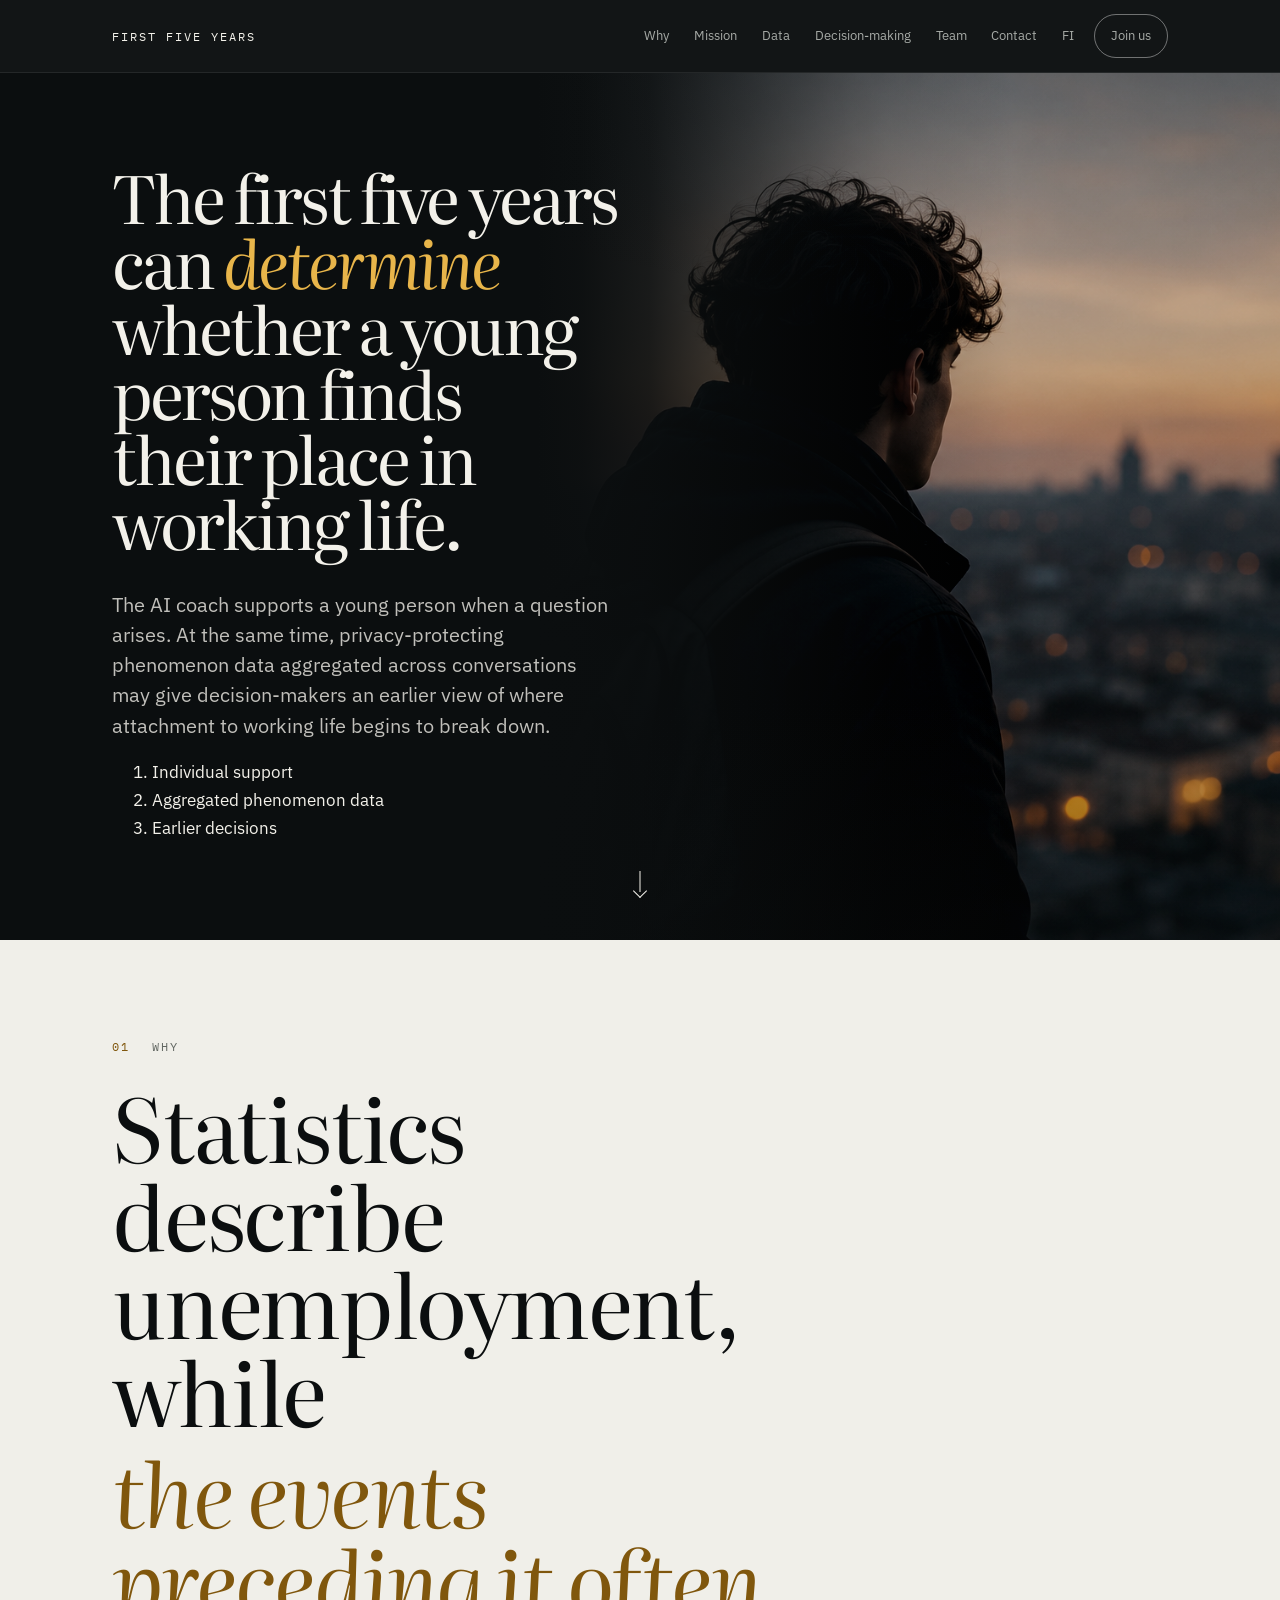
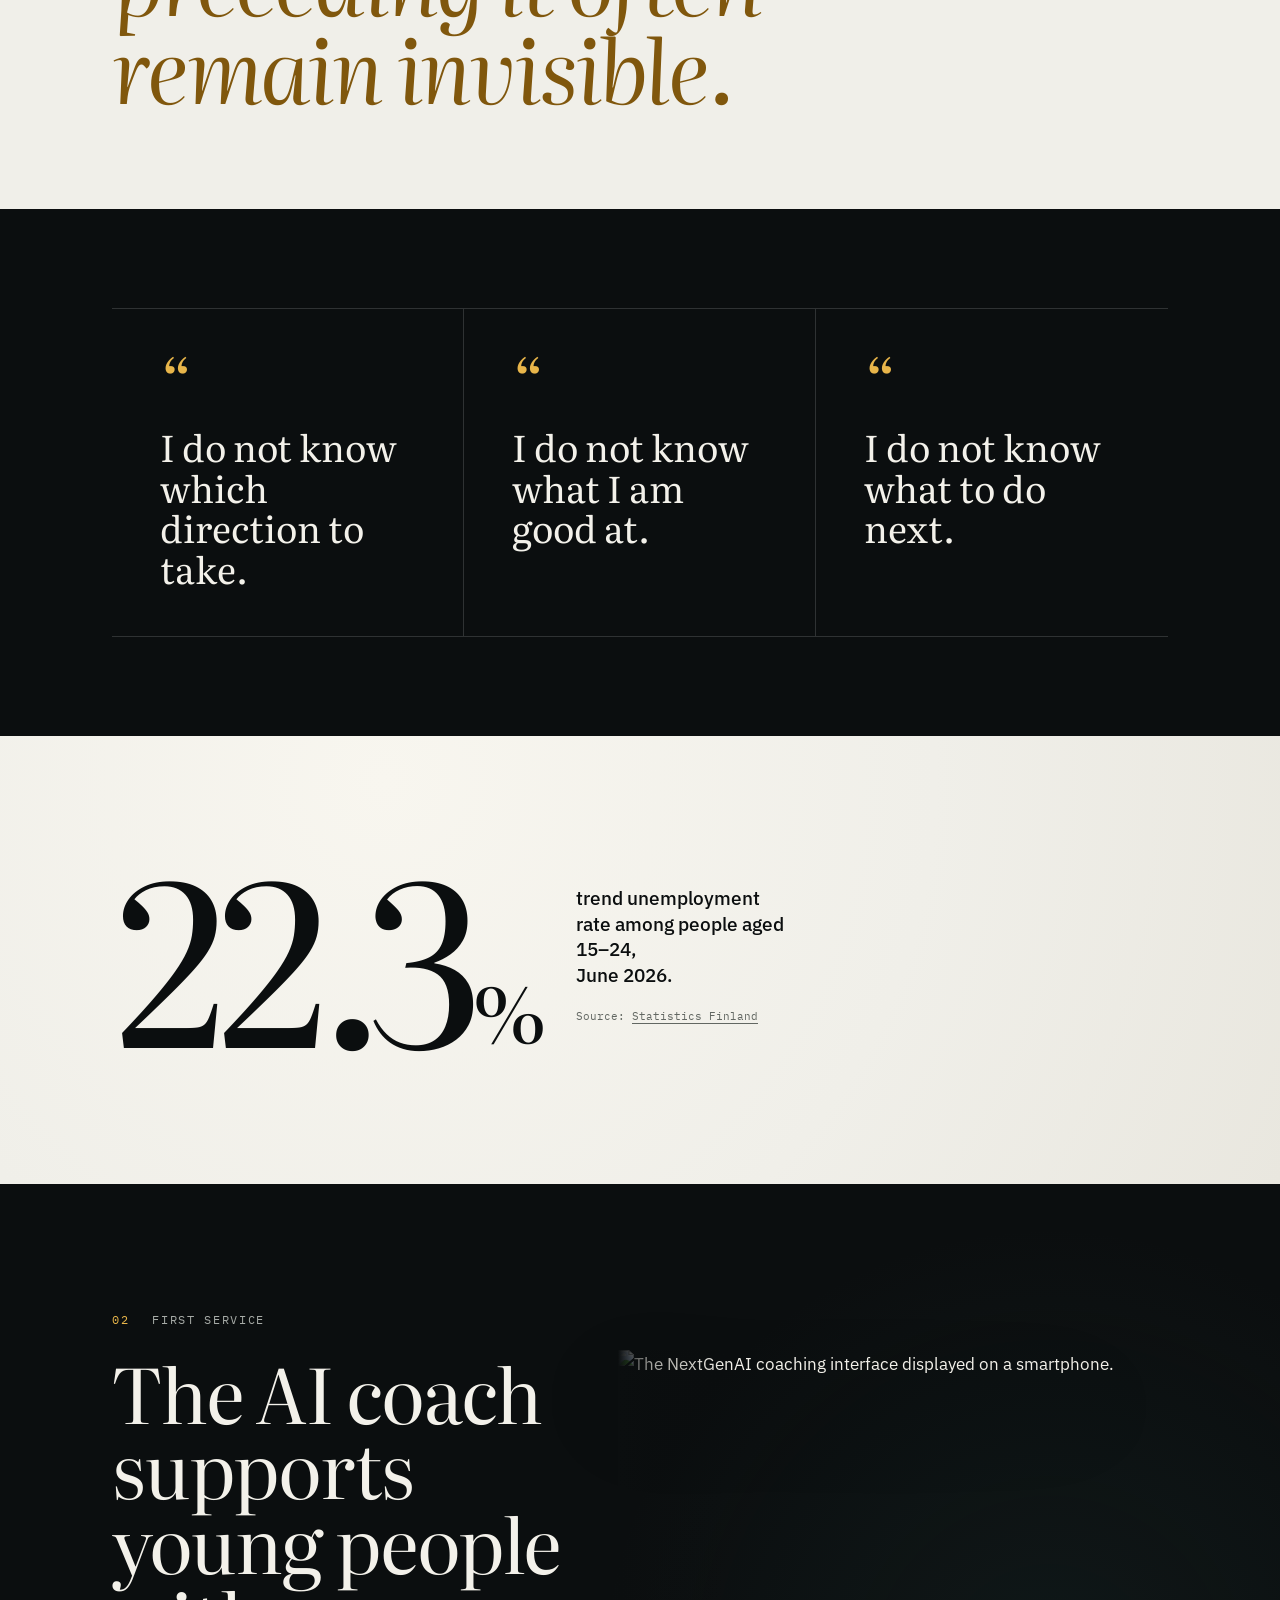
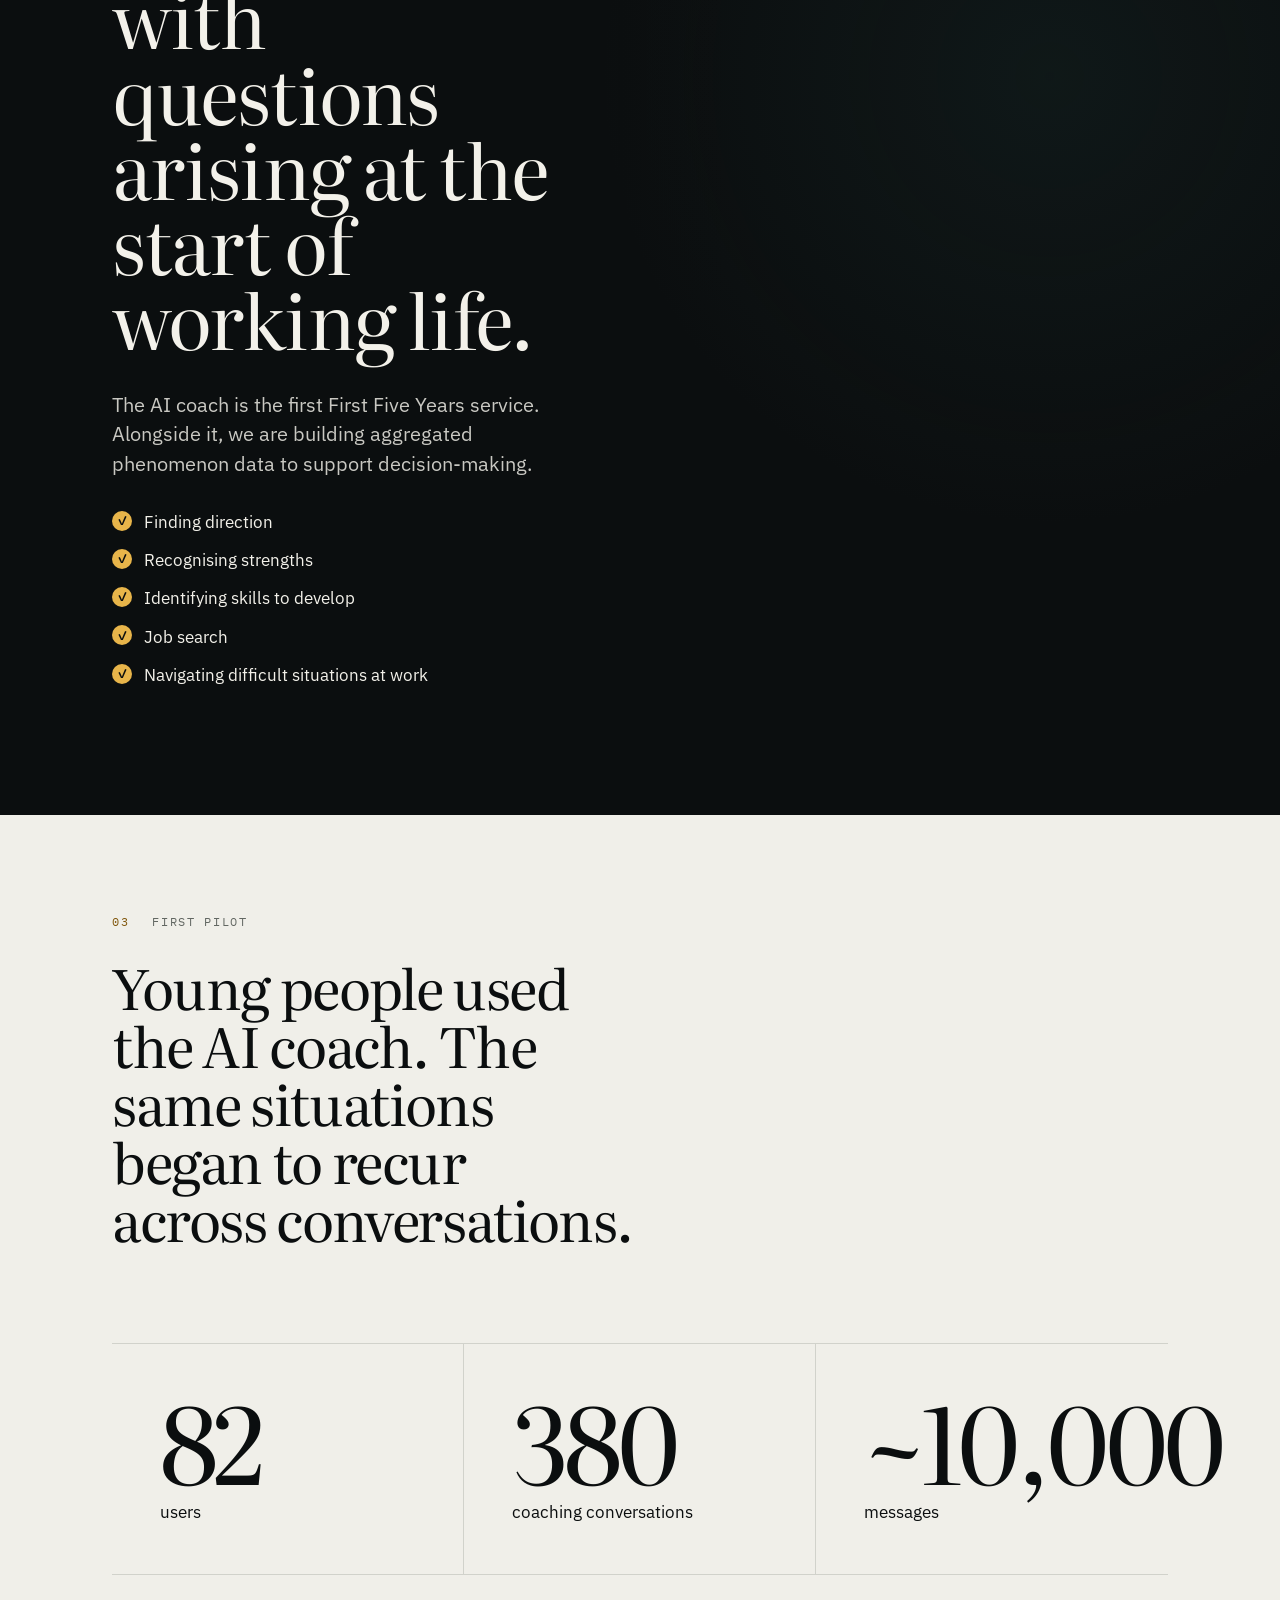
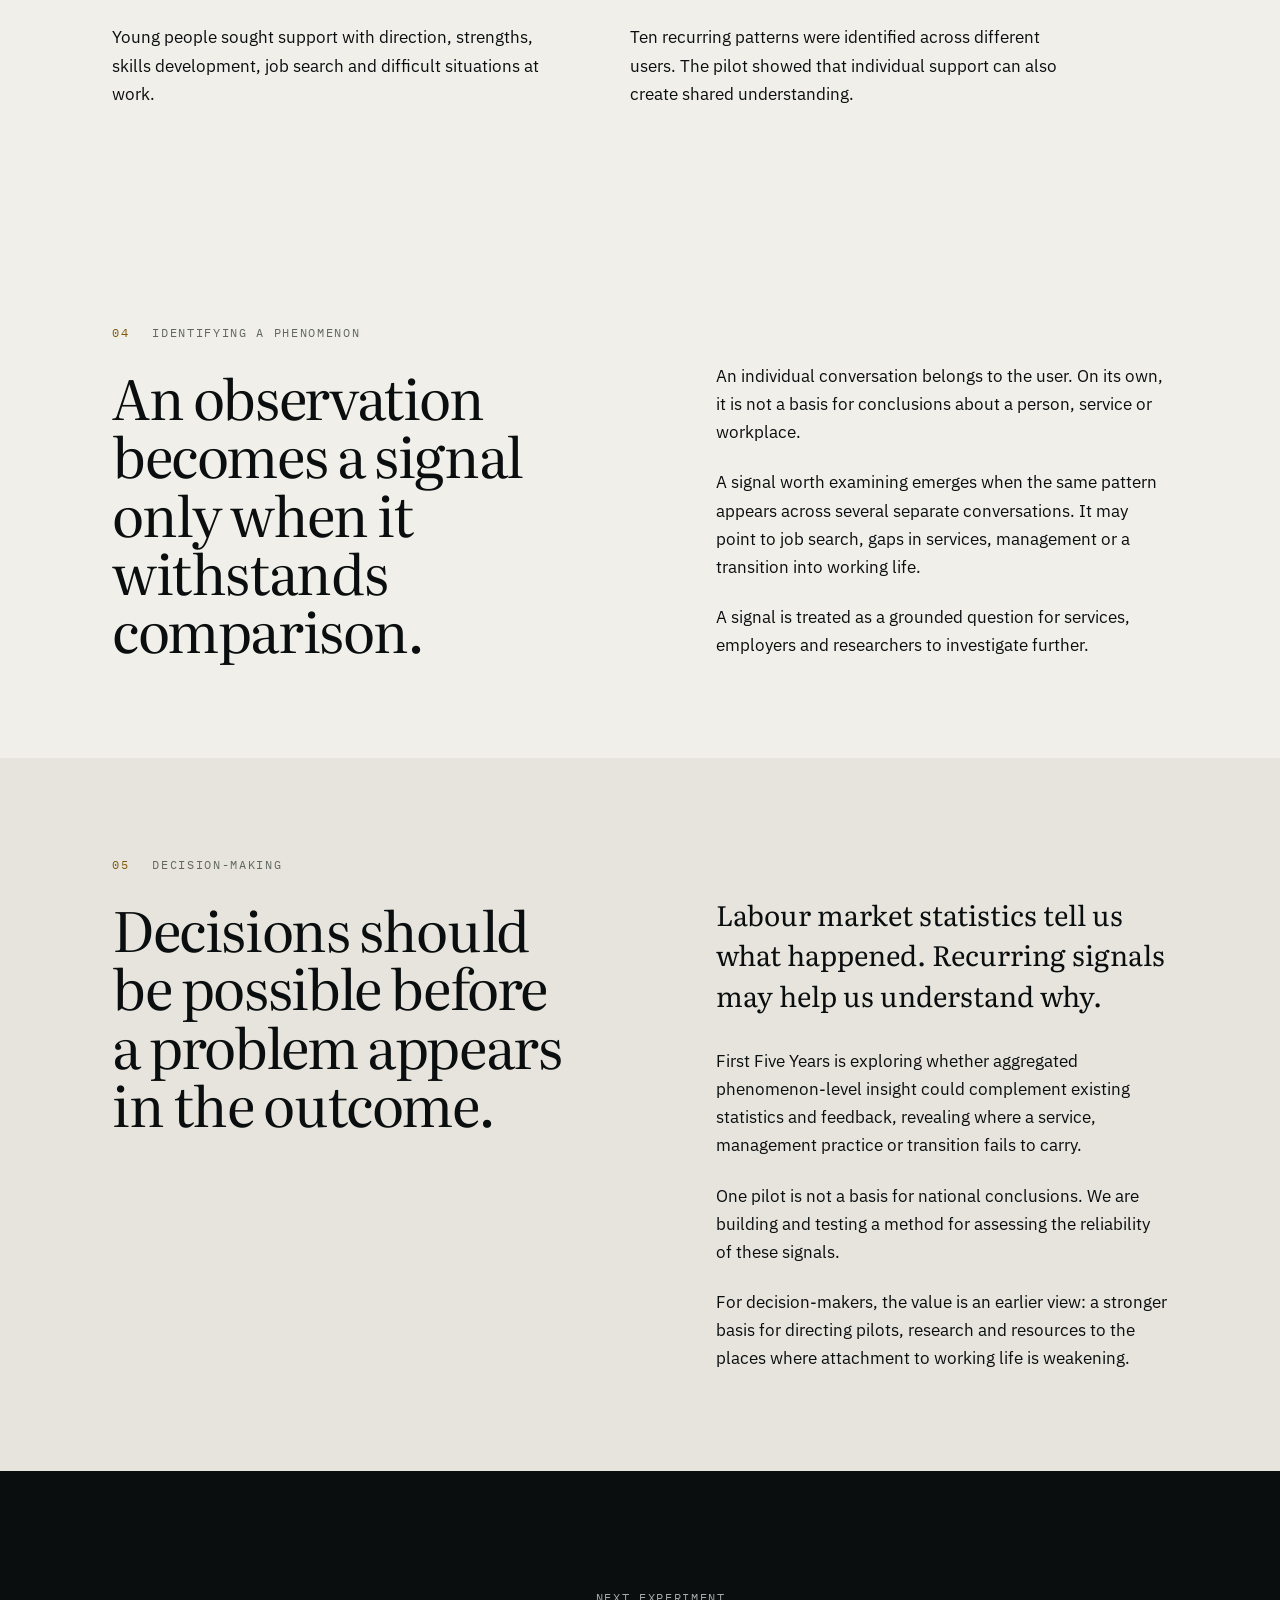
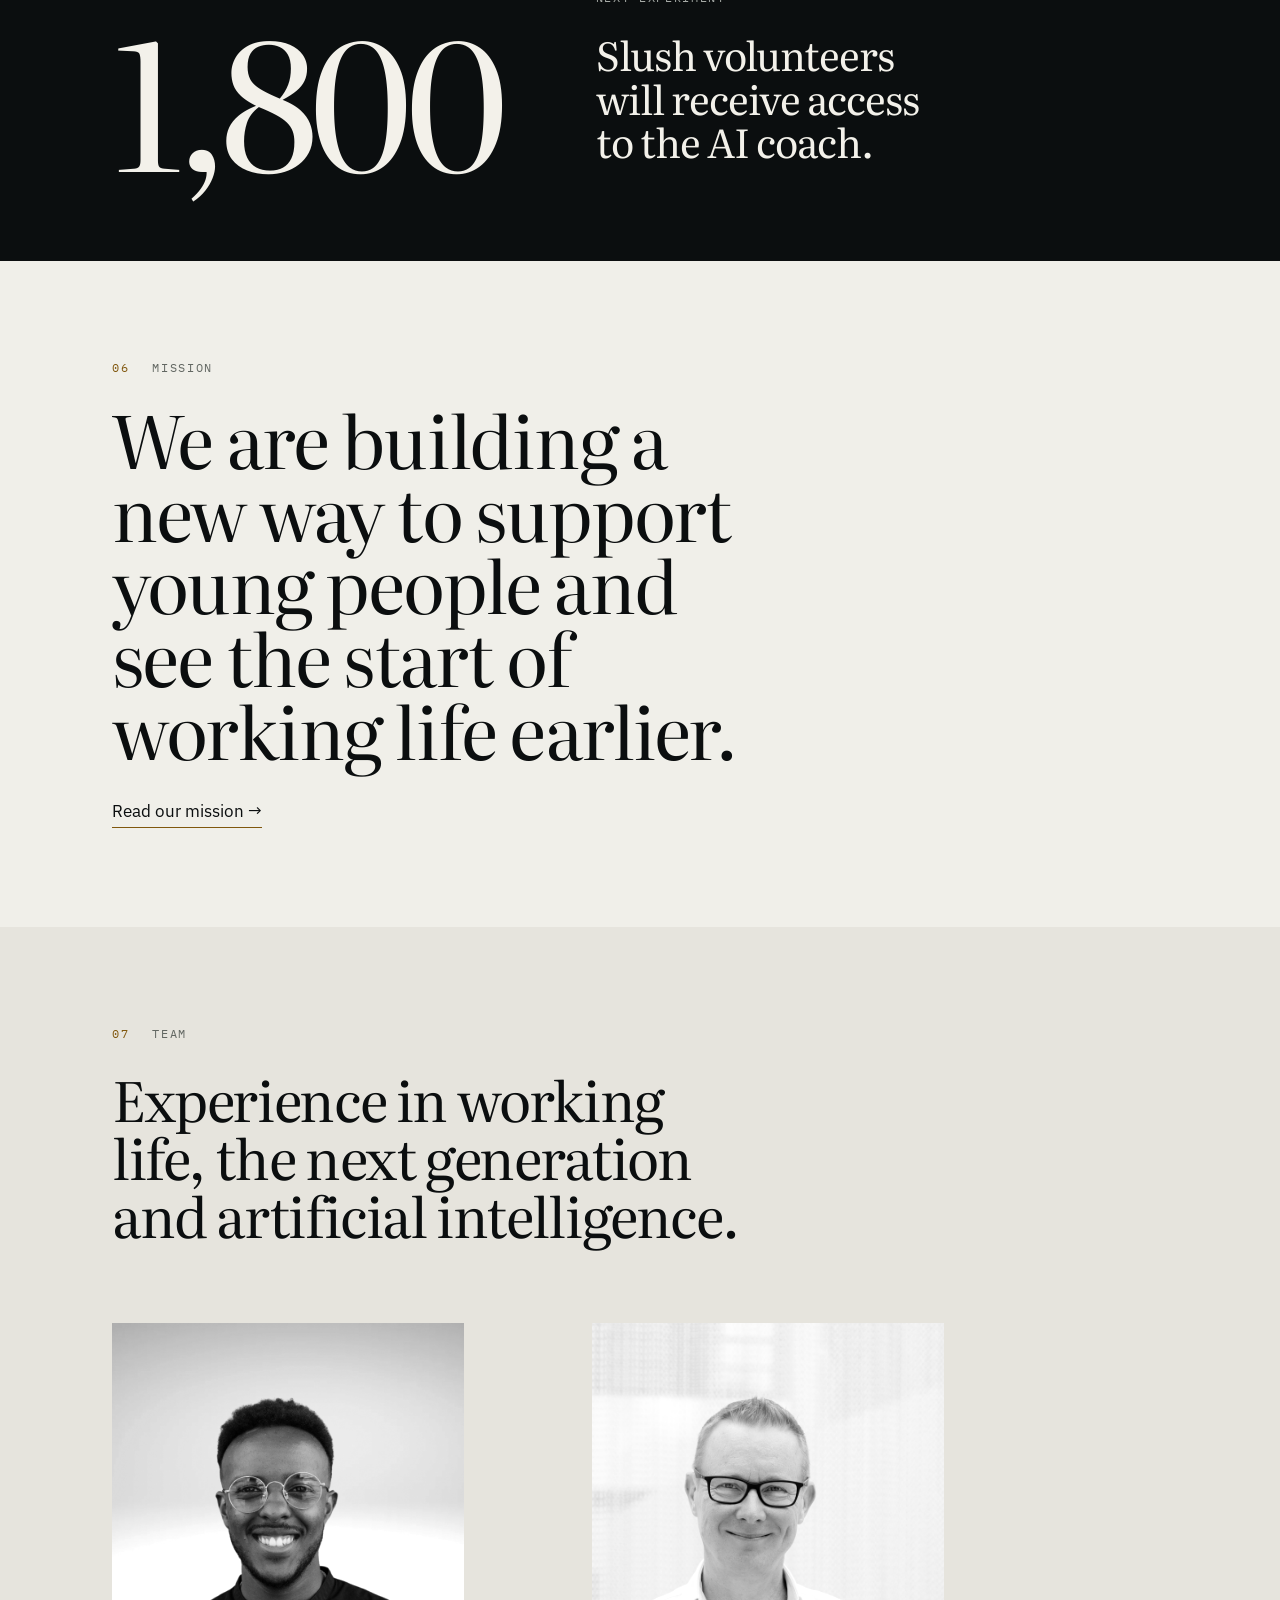
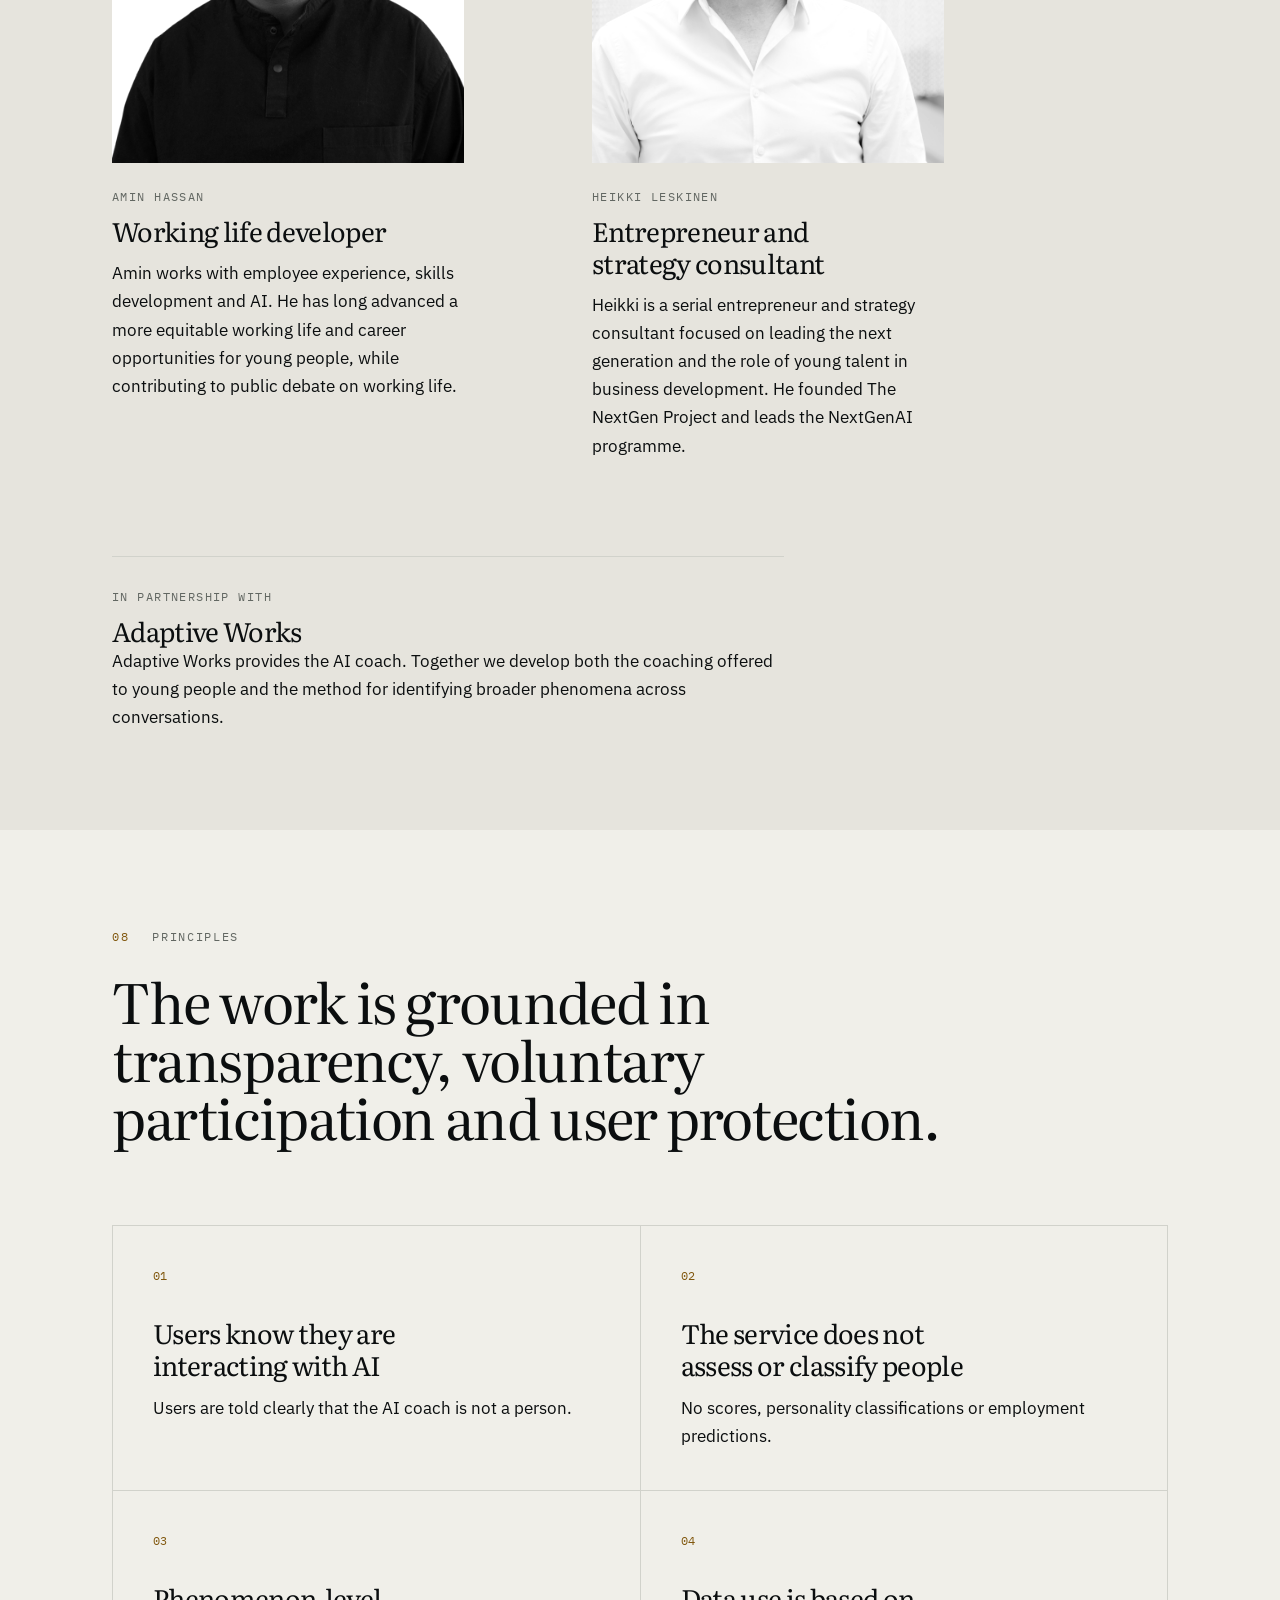
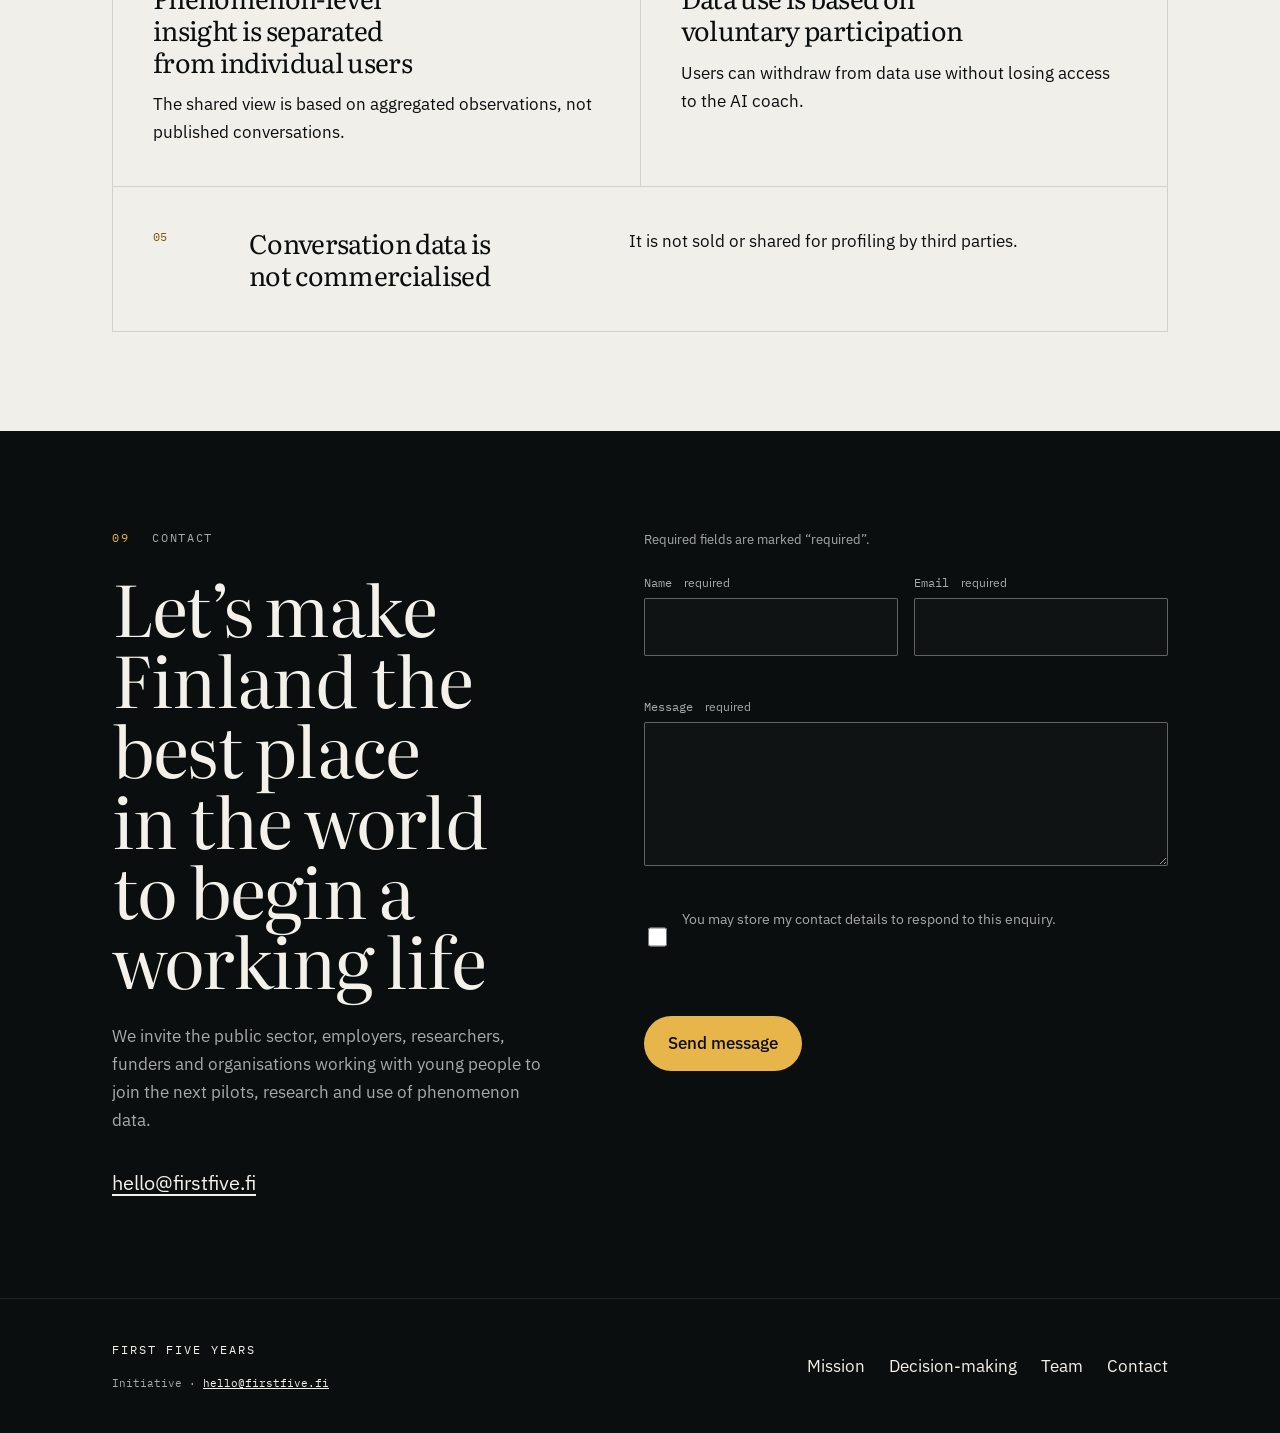
==== en/index.html @ 0d159e71 "Add files via upload" ====
<!doctype html>
<html lang="en">
<head>
  <meta charset="utf-8">
  <meta name="viewport" content="width=device-width, initial-scale=1">

  <title>First Five Years | Support at the start of working life</title>

  <link rel="icon" href="/favicon.png" type="image/png">
  <link rel="icon" href="/favicon.ico" sizes="any">

  <meta
    name="description"
    content="First Five Years supports young people with an AI coach and builds an earlier view of recurring barriers at the start of working life."
  >
  <meta name="robots" content="index, follow, max-image-preview:large">
  <meta name="theme-color" content="#0b0e0f">

  <link rel="canonical" href="https://firstfive.fi/en/">
  <link rel="alternate" hreflang="fi" href="https://firstfive.fi/">
  <link rel="alternate" hreflang="en" href="https://firstfive.fi/en/">
  <link rel="alternate" hreflang="x-default" href="https://firstfive.fi/">

  <meta property="og:type" content="website">
  <meta property="og:locale" content="en_US">
  <meta property="og:locale:alternate" content="fi_FI">
  <meta property="og:site_name" content="First Five Years">
  <meta property="og:title" content="First Five Years | Support at the start of working life">
  <meta
    property="og:description"
    content="Support for young people and an earlier view of recurring barriers at the start of working life."
  >
  <meta property="og:url" content="https://firstfive.fi/en/">
  <meta property="og:image" content="https://firstfive.fi/assets/kuvat/hero-young-person.png">
  <meta property="og:image:width" content="1536">
  <meta property="og:image:height" content="1024">
  <meta property="og:image:type" content="image/png">
  <meta property="og:image:alt" content="A young person with a backpack looks towards a city skyline at sunset.">

  <meta name="twitter:card" content="summary_large_image">
  <meta name="twitter:title" content="First Five Years | Support at the start of working life">
  <meta name="twitter:description" content="Support for young people and earlier insight into barriers at the start of working life.">
  <meta name="twitter:image" content="https://firstfive.fi/assets/kuvat/hero-young-person.png">
  <meta name="twitter:image:alt" content="A young person with a backpack looks towards a city skyline at sunset.">

  <script type="application/ld+json">
  {
    "@context": "https://schema.org",
    "@type": "WebPage",
    "@id": "https://firstfive.fi/en/#webpage",
    "url": "https://firstfive.fi/en/",
    "name": "First Five Years | Support at the start of working life",
    "description": "First Five Years supports young people with an AI coach and builds an earlier view of recurring barriers at the start of working life.",
    "isPartOf": { "@id": "https://firstfive.fi/#website" },
    "about": { "@id": "https://firstfive.fi/#organization" },
    "inLanguage": "en",
    "primaryImageOfPage": {
      "@type": "ImageObject",
      "url": "https://firstfive.fi/assets/kuvat/hero-young-person.png",
      "width": 1536,
      "height": 1024
    }
  }
  </script>

  <link rel="preconnect" href="https://fonts.googleapis.com">
  <link rel="preconnect" href="https://fonts.gstatic.com" crossorigin>
  <link
    href="https://fonts.googleapis.com/css2?family=IBM+Plex+Mono:wght@400;500&family=IBM+Plex+Sans:wght@400;500;600&family=Literata:opsz,wght@7..72,400;7..72,500&display=swap"
    rel="stylesheet"
  >
  <link rel="stylesheet" href="/assets/styles.css">
</head>

<body>

<a class="skip" href="#main">Skip to content</a>

<header class="masthead">
  <div class="wrap masthead-inner">
    <a class="wordmark" href="/en/">First Five Years</a>

    <nav class="nav" aria-label="Main navigation">
      <a href="#why">Why</a>
      <a href="/en/mission.html">Mission</a>
      <a href="#evidence">Data</a>
      <a href="#decision-making">Decision-making</a>
      <a href="#people">Team</a>
      <a href="#contact">Contact</a>
      <a href="/" lang="fi" hreflang="fi" aria-label="Suomenkielinen versio">FI</a>
      <a class="nav-cta" href="#contact">Join us</a>
    </nav>
  </div>
</header>

<main id="main">

  <section class="hero" id="start" aria-labelledby="hero-title">
    <div class="hero__inner">
      <div class="hero__visual">
        <img
          src="/assets/kuvat/hero-young-person.png"
          alt="A young person with a backpack looks towards a city skyline at sunset."
          width="1536"
          height="1024"
          fetchpriority="high"
          decoding="async"
        >
      </div>

      <div class="hero__content">
        <h1 id="hero-title">
          The first five years can
          <em>determine</em> whether a young person
          finds their place in working life.
        </h1>

        <p class="hero__lead">
          The AI coach supports a young person when a question arises.
          At the same time, privacy-protecting phenomenon data aggregated
          across conversations may give decision-makers an earlier view
          of where attachment to working life begins to break down.
        </p>

        <ol class="hero__data-path" aria-label="First Five Years value chain">
          <li>Individual support</li>
          <li>Aggregated phenomenon data</li>
          <li>Earlier decisions</li>
        </ol>

        <a class="hero__scroll" href="#why" aria-label="Continue to the next section">
          <span aria-hidden="true"></span>
        </a>
      </div>
    </div>
  </section>

  <section class="statement-section" id="why" aria-labelledby="why-title">
    <div class="wrap">
      <p class="eyebrow"><span class="idx">01</span> Why</p>
      <h2 id="why-title" class="statement-title">
        Statistics describe unemployment, while
        <em>the events preceding it often remain invisible.</em>
      </h2>
    </div>
  </section>

  <section class="voices-section dark-section" aria-labelledby="voices-title">
    <div class="wrap">
      <h2 id="voices-title" class="sr-only">Questions at the start of working life</h2>

      <div class="voices">
        <blockquote class="voice reveal">
          <span class="quote-mark" aria-hidden="true">“</span>
          <p>I do not know which direction to take.</p>
        </blockquote>
        <blockquote class="voice reveal">
          <span class="quote-mark" aria-hidden="true">“</span>
          <p>I do not know what I am good at.</p>
        </blockquote>
        <blockquote class="voice reveal">
          <span class="quote-mark" aria-hidden="true">“</span>
          <p>I do not know what to do next.</p>
        </blockquote>
      </div>
    </div>
  </section>

  <section class="impact-section" id="solution" aria-labelledby="solution-title">
    <div class="impact-stat">
      <div class="wrap impact-stat__inner">
        <div class="impact-number reveal">22.3<span>%</span></div>

        <div class="impact-stat__copy reveal">
          <p class="impact-stat__label">
            trend unemployment rate among people aged 15–24,<br>
            June 2026.
          </p>
          <p class="source-line">
            Source:
            <a href="https://stat.fi/en/publication/cmfp8yzuea5vn08urwynnatzy" target="_blank" rel="noopener noreferrer">
              Statistics Finland
            </a>
          </p>
        </div>
      </div>
    </div>

    <div class="impact-solution">
      <div class="wrap impact-solution__inner">
        <div class="impact-solution__copy reveal">
          <p class="eyebrow"><span class="idx">02</span> First service</p>
          <h2 id="solution-title">
            The AI coach supports young people with questions arising at the start of working life.
          </h2>
          <p class="impact-solution__lede">
            The AI coach is the first First Five Years service.
            Alongside it, we are building aggregated phenomenon data
            to support decision-making.
          </p>

          <ul class="impact-benefits">
            <li>Finding direction</li>
            <li>Recognising strengths</li>
            <li>Identifying skills to develop</li>
            <li>Job search</li>
            <li>Navigating difficult situations at work</li>
          </ul>

        </div>

        <figure class="impact-phone reveal">
          <img
            src="/assets/kuvat/ai-valmentaja-transparent.png"
            alt="The NextGenAI coaching interface displayed on a smartphone."
            width="1042"
            height="1024"
            loading="lazy"
            decoding="async"
          >
          <figcaption class="sr-only">
            The AI coach used by First Five Years. The service is provided by Adaptive Works.
          </figcaption>
        </figure>
      </div>
    </div>
  </section>

  <section class="pilot-section" id="evidence" aria-labelledby="pilot-title">
    <div class="wrap">
      <div class="pilot-heading reveal">
        <p class="eyebrow"><span class="idx">03</span> First pilot</p>
        <h2 id="pilot-title">
          Young people used the AI coach.
          The same situations began to recur across conversations.
        </h2>
      </div>

      <div class="pilot-numbers">
        <article class="pilot-stat reveal">
          <div class="pilot-number">82</div>
          <p>users</p>
        </article>
        <article class="pilot-stat reveal">
          <div class="pilot-number">380</div>
          <p>coaching conversations</p>
        </article>
        <article class="pilot-stat reveal">
          <div class="pilot-number">~10,000</div>
          <p>messages</p>
        </article>
      </div>

      <div class="pilot-copy reveal">
        <p>
          Young people sought support with direction, strengths,
          skills development, job search and difficult situations at work.
        </p>
        <p>
          Ten recurring patterns were identified across different users.
          The pilot showed that individual support can also create shared understanding.
        </p>
      </div>
    </div>
  </section>

  <section class="insight-section" aria-labelledby="insight-title">
    <div class="wrap insight-grid">
      <div class="insight-copy reveal">
        <p class="eyebrow"><span class="idx">04</span> Identifying a phenomenon</p>
        <h2 id="insight-title">
          An observation becomes a signal only when it withstands comparison.
        </h2>
      </div>

      <div class="insight-body reveal">
        <p>
          An individual conversation belongs to the user.
          On its own, it is not a basis for conclusions
          about a person, service or workplace.
        </p>
        <p>
          A signal worth examining emerges when the same pattern appears
          across several separate conversations.
          It may point to job search, gaps in services,
          management or a transition into working life.
        </p>
        <p>
          A signal is treated as a grounded question
          for services, employers and researchers to investigate further.
        </p>
      </div>
    </div>
  </section>

  <section class="national-section" id="decision-making" aria-labelledby="national-title">
    <div class="wrap national-grid">
      <div class="national-copy reveal">
        <p class="eyebrow"><span class="idx">05</span> Decision-making</p>
        <h2 id="national-title">
          Decisions should be possible before a problem appears in the outcome.
        </h2>
      </div>

      <div class="national-body reveal">
        <p class="national-lede">
          Labour market statistics tell us what happened.
          Recurring signals may help us understand why.
        </p>
        <p>
          First Five Years is exploring whether aggregated phenomenon-level insight
          could complement existing statistics and feedback,
          revealing where a service, management practice or transition fails to carry.
        </p>
        <p>
          One pilot is not a basis for national conclusions.
          We are building and testing a method for assessing the reliability of these signals.
        </p>
        <p>
          For decision-makers, the value is an earlier view:
          a stronger basis for directing pilots, research and resources
          to the places where attachment to working life is weakening.
        </p>
      </div>
    </div>
  </section>

  <section class="slush-section">
    <div class="wrap slush-grid">
      <div class="slush-number reveal">1,800</div>
      <div class="slush-copy reveal">
        <p class="eyebrow">Next experiment</p>
        <h2>Slush volunteers will receive access to the AI coach.</h2>
      </div>
    </div>
  </section>

  <section class="mission-band">
    <div class="wrap">
      <div class="mission-copy reveal">
        <p class="eyebrow"><span class="idx">06</span> Mission</p>
        <h2>
          We are building a new way to support young people
          and see the start of working life earlier.
        </h2>
        <a class="textlink" href="/en/mission.html">Read our mission →</a>
      </div>
    </div>
  </section>

  <section class="people-section" id="people" aria-labelledby="people-title">
    <div class="wrap">
      <div class="section-head reveal">
        <p class="eyebrow"><span class="idx">07</span> Team</p>
        <h2 id="people-title">
          Experience in working life, the next generation and artificial intelligence.
        </h2>
      </div>

      <div class="founders">
        <article class="founder reveal">
          <figure class="founder-portrait">
            <img
              src="/assets/kuvat/amin-hassan.jpg"
              alt="Black-and-white portrait of Amin Hassan."
              width="1080"
              height="1080"
              loading="lazy"
              decoding="async"
            >
          </figure>
          <p class="subhead">Amin Hassan</p>
          <h3>Working life developer</h3>
          <p>
            Amin works with employee experience, skills development and AI.
            He has long advanced a more equitable working life and career opportunities
            for young people, while contributing to public debate on working life.
          </p>
        </article>

        <article class="founder reveal">
          <figure class="founder-portrait">
            <img
              src="/assets/kuvat/heikki-leskinen.png"
              alt="Black-and-white portrait of Heikki Leskinen."
              width="1116"
              height="992"
              loading="lazy"
              decoding="async"
            >
          </figure>
          <p class="subhead">Heikki Leskinen</p>
          <h3>Entrepreneur and strategy consultant</h3>
          <p>
            Heikki is a serial entrepreneur and strategy consultant focused on
            leading the next generation and the role of young talent in business development.
            He founded The NextGen Project and leads the NextGenAI programme.
          </p>
        </article>
      </div>

      <div class="partner reveal">
        <p class="subhead">In partnership with</p>
        <h3>Adaptive Works</h3>
        <p>
          Adaptive Works provides the AI coach.
          Together we develop both the coaching offered to young people
          and the method for identifying broader phenomena across conversations.
        </p>
      </div>
    </div>
  </section>

  <section class="rules-section">
    <div class="wrap">
      <div class="section-head reveal">
        <p class="eyebrow"><span class="idx">08</span> Principles</p>
        <h2>
          The work is grounded in transparency,
          voluntary participation and user protection.
        </h2>
      </div>

      <div class="rules-grid">
        <article class="rule reveal">
          <span>01</span>
          <h3>Users know they are interacting with AI</h3>
          <p>Users are told clearly that the AI coach is not a person.</p>
        </article>
        <article class="rule reveal">
          <span>02</span>
          <h3>The service does not assess or classify people</h3>
          <p>No scores, personality classifications or employment predictions.</p>
        </article>
        <article class="rule reveal">
          <span>03</span>
          <h3>Phenomenon-level insight is separated from individual users</h3>
          <p>The shared view is based on aggregated observations, not published conversations.</p>
        </article>
        <article class="rule reveal">
          <span>04</span>
          <h3>Data use is based on voluntary participation</h3>
          <p>Users can withdraw from data use without losing access to the AI coach.</p>
        </article>
        <article class="rule reveal">
          <span>05</span>
          <h3>Conversation data is not commercialised</h3>
          <p>It is not sold or shared for profiling by third parties.</p>
        </article>
      </div>
    </div>
  </section>

  <section class="contact-section dark-section" id="contact">
    <div class="wrap contact-layout">
      <div class="contact-intro reveal">
        <p class="eyebrow"><span class="idx">09</span> Contact</p>
        <h2>Let’s make Finland the best place in the world to begin a working life</h2>
        <p>
          We invite the public sector, employers, researchers, funders
          and organisations working with young people to join the next pilots,
          research and use of phenomenon data.
        </p>
        <p class="contact-email">
          <a href="mailto:hello@firstfive.fi">hello@firstfive.fi</a>
        </p>
      </div>

      <div class="contact-form-wrap reveal">
        <form
          class="contact-form"
          data-form="contact"
          data-success="Thank you. Your message has been sent."
          novalidate
        >
          <p class="form-instructions">Required fields are marked “required”.</p>

          <div class="form-row">
            <div class="field">
              <label for="c-name">Name <span>required</span></label>
              <input
                id="c-name"
                name="name"
                type="text"
                autocomplete="name"
                required
                aria-describedby="c-name-error"
              >
              <p class="field-error" id="c-name-error"></p>
            </div>

            <div class="field">
              <label for="c-email">Email <span>required</span></label>
              <input
                id="c-email"
                name="email"
                type="email"
                autocomplete="email"
                required
                aria-describedby="c-email-error"
              >
              <p class="field-error" id="c-email-error"></p>
            </div>
          </div>

          <div class="field">
            <label for="c-msg">Message <span>required</span></label>
            <textarea
              id="c-msg"
              name="message"
              required
              aria-describedby="c-msg-error"
            ></textarea>
            <p class="field-error" id="c-msg-error"></p>
          </div>

          <input
            class="hp"
            type="text"
            name="_gotcha"
            tabindex="-1"
            autocomplete="off"
            aria-hidden="true"
          >

          <div class="consent field">
            <input
              id="c-consent"
              name="consent"
              type="checkbox"
              value="yes"
              required
              aria-describedby="c-consent-error"
            >
            <label for="c-consent">
              You may store my contact details to respond to this enquiry.
            </label>
            <p class="field-error" id="c-consent-error"></p>
          </div>

          <button class="btn btn-signal" type="submit">Send message</button>
          <p class="form-msg" role="status" aria-live="polite" tabindex="-1"></p>
        </form>
      </div>
    </div>
  </section>

</main>

<footer class="footer">
  <div class="wrap footer-inner">
    <div>
      <p class="wordmark">First Five Years</p>
      <p class="legal">
        Initiative · <a href="mailto:hello@firstfive.fi">hello@firstfive.fi</a>
      </p>
    </div>

    <nav class="footer-nav" aria-label="Footer">
      <a href="/en/mission.html">Mission</a>
      <a href="#decision-making">Decision-making</a>
      <a href="#people">Team</a>
      <a href="#contact">Contact</a>
    </nav>
  </div>
</footer>

<script>
  window.FFY_FORM_ENDPOINT =
    'https://forms.formward.eu/f/f1249e59-a45e-429b-a073-d53a4453148f';
</script>
<script src="/assets/main.js" defer></script>

</body>
</html>
---- assets/styles.css ----
:root {
  --paper: #f0efe9;
  --paper-dim: #e6e4dd;

  --ink: #0b0e0f;
  --ink-soft: #181c1e;

  --muted: #626762;
  --rule: #d1d2cb;

  --signal: #c98a16;
  --signal-lit: #e8b54a;
  --signal-ink: #80570d;

  --on-ink: #f3f1ea;
  --on-ink-muted: #a7aba7;

  --display: "Literata", Georgia, serif;
  --body: "IBM Plex Sans", system-ui, sans-serif;
  --mono: "IBM Plex Mono", ui-monospace, monospace;

  --content: 74rem;
  --gutter: clamp(1.25rem, 5vw, 5rem);
}


/* =========================================================
   RESET
   ========================================================= */

*,
*::before,
*::after {
  box-sizing: border-box;
}

html {
  scroll-behavior: smooth;
  -webkit-text-size-adjust: 100%;
}

body {
  margin: 0;

  background: var(--paper);
  color: var(--ink);

  font-family: var(--body);
  font-size: clamp(1rem, 0.97rem + 0.15vw, 1.0625rem);
  line-height: 1.65;

  -webkit-font-smoothing: antialiased;
  text-rendering: optimizeLegibility;
}

img,
svg {
  max-width: 100%;
}

img {
  display: block;
  height: auto;
}

button,
input,
textarea,
select {
  font: inherit;
}

a {
  color: inherit;
}

p {
  margin: 0 0 1.15em;
}

p:last-child {
  margin-bottom: 0;
}

h1,
h2,
h3 {
  margin: 0;

  font-family: var(--display);
  font-weight: 400;

  letter-spacing: -0.025em;

  text-wrap: balance;
}

h2 {
  font-size: clamp(2rem, 1.3rem + 2.7vw, 3.8rem);
  line-height: 1.05;
}

h3 {
  font-size: clamp(1.3rem, 1.1rem + 0.7vw, 1.8rem);
  line-height: 1.2;
}


/* =========================================================
   ACCESSIBILITY
   ========================================================= */

.skip {
  position: absolute;
  left: -9999px;
  top: 0;

  z-index: 9999;

  padding: 0.8rem 1rem;

  background: var(--signal-lit);
  color: var(--ink);

  font-weight: 600;
}

.skip:focus {
  left: 1rem;
  top: 1rem;
}

.sr-only {
  position: absolute;

  width: 1px;
  height: 1px;

  padding: 0;
  margin: -1px;

  overflow: hidden;

  clip: rect(0 0 0 0);
  clip-path: inset(50%);

  white-space: nowrap;

  border: 0;
}

:focus-visible {
  outline: 3px solid var(--signal-ink);
  outline-offset: 3px;

  box-shadow:
    0 0 0 2px var(--paper);
}

.dark-section :focus-visible,
.hero :focus-visible,
.masthead :focus-visible,
.footer :focus-visible,
.impact-solution :focus-visible,
.slush-section :focus-visible {
  outline-color: var(--signal-lit);

  box-shadow:
    0 0 0 2px var(--ink);
}


/* =========================================================
   GLOBAL
   ========================================================= */

.wrap {
  width: min(var(--content), 100%);

  margin-inline: auto;

  padding-inline: var(--gutter);
}

section:not(.hero):not(.impact-section) {
  padding-block: clamp(5rem, 11vh, 9rem);
}

.eyebrow,
.subhead,
.source-line,
.ai-note,
.legal {
  font-family: var(--mono);
}

.eyebrow {
  margin: 0 0 1.6rem;

  font-size: 0.74rem;
  line-height: 1.4;

  letter-spacing: 0.14em;
  text-transform: uppercase;

  color: var(--muted);
}

.eyebrow .idx {
  margin-right: 0.9rem;

  color: var(--signal-ink);
}

.subhead {
  margin: 0 0 0.6rem;

  font-size: 0.74rem;
  line-height: 1.4;

  letter-spacing: 0.12em;
  text-transform: uppercase;

  color: var(--muted);
}

.dark-section {
  background: var(--ink);
  color: var(--on-ink);
}

.dark-section .eyebrow,
.dark-section .subhead {
  color: var(--on-ink-muted);
}

.dark-section .eyebrow .idx {
  color: var(--signal-lit);
}

.section-head {
  max-width: 54rem;

  margin-bottom: clamp(3rem, 7vw, 5rem);
}


/* =========================================================
   HEADER
   ========================================================= */

.masthead {
  position: sticky;
  top: 0;

  z-index: 200;

  background:
    rgba(11, 14, 15, 0.97);

  color: var(--on-ink);

  border-bottom:
    1px solid rgba(255, 255, 255, 0.08);

  backdrop-filter: blur(12px);
}

.masthead-inner {
  min-height: 72px;

  display: flex;
  align-items: center;
  justify-content: space-between;

  gap: 2rem;
}

.wordmark {
  flex: 0 0 auto;

  font-family: var(--mono);

  font-size: 0.78rem;

  letter-spacing: 0.16em;
  text-transform: uppercase;

  text-decoration: none;

  color: var(--on-ink);
}

.nav {
  display: flex;
  align-items: center;

  gap: 0.15rem;
}

.nav a {
  min-height: 44px;

  display: inline-flex;
  align-items: center;
  justify-content: center;

  padding-inline: 0.7rem;

  color: var(--on-ink-muted);

  font-size: 0.82rem;

  text-decoration: none;
}

.nav a:hover,
.nav a:focus-visible {
  color: var(--on-ink);
}

.nav-cta {
  margin-left: 0.4rem;

  padding-inline: 1rem !important;

  border:
    1px solid rgba(255, 255, 255, 0.4);

  border-radius: 999px;
}

.nav-cta:hover {
  border-color: var(--on-ink);
}


/* =========================================================
   HERO
   ========================================================= */

.hero {
  position: relative;

  width: 100%;

  min-height:
    calc(100vh - 72px);

  min-height:
    calc(100svh - 72px);

  overflow: hidden;

  background: var(--ink);
  color: var(--on-ink);
}

.hero__inner {
  position: relative;

  width: 100%;

  min-height:
    calc(100vh - 72px);

  min-height:
    calc(100svh - 72px);
}


/* Hero image */

.hero__visual {
  position: absolute;

  top: 0;
  right: 0;
  bottom: 0;

  width: 58%;
  height: 100%;

  overflow: hidden;

  z-index: 0;
}

.hero__visual img {
  width: 100%;
  height: 100%;

  object-fit: cover;
  object-position: 52% center;

  filter:
    brightness(0.8)
    saturate(0.83)
    contrast(1.05);
}

.hero__visual::before {
  content: "";

  position: absolute;
  inset: 0;

  z-index: 2;

  background:
    linear-gradient(
      90deg,
      var(--ink) 0%,
      rgba(11, 14, 15, 0.98) 6%,
      rgba(11, 14, 15, 0.9) 15%,
      rgba(11, 14, 15, 0.62) 29%,
      rgba(11, 14, 15, 0.2) 47%,
      transparent 64%
    );

  pointer-events: none;
}

.hero__visual::after {
  content: "";

  position: absolute;
  inset: 0;

  z-index: 3;

  background:
    linear-gradient(
      180deg,
      rgba(11, 14, 15, 0.18),
      transparent 25%,
      transparent 72%,
      rgba(11, 14, 15, 0.3)
    );

  pointer-events: none;
}


/* Hero copy */

.hero__content {
  position: relative;

  z-index: 10;

  width: min(var(--content), 100%);

  min-height:
    calc(100vh - 72px);

  min-height:
    calc(100svh - 72px);

  margin-inline: auto;

  padding:
    clamp(5rem, 10vh, 8rem)
    var(--gutter)
    clamp(5rem, 9vh, 7rem);

  display: flex;
  flex-direction: column;
  justify-content: center;
  align-items: flex-start;
}

.hero__eyebrow {
  margin: 0 0 1.8rem;

  font-family: var(--mono);

  font-size: 0.72rem;

  letter-spacing: 0.14em;
  text-transform: uppercase;

  color:
    rgba(243, 241, 234, 0.65);
}

.hero h1 {
  width: min(14ch, 53vw);

  margin: 0;

  font-family: var(--display);

  font-size:
    clamp(3.3rem, 5.15vw, 6.3rem);

  font-weight: 400;

  line-height: 0.99;

  letter-spacing: -0.045em;

  color: var(--on-ink);
}

.hero h1 em {
  font-style: italic;
  font-weight: 400;

  color: var(--signal-lit);
}

.hero__lead {
  width: min(31rem, 42vw);

  margin: 2.2rem 0 0;

  font-size:
    clamp(1.05rem, 0.98rem + 0.3vw, 1.25rem);

  line-height: 1.55;

  color:
    rgba(243, 241, 234, 0.78);
}


/* Hero arrow */

.hero__scroll {
  position: absolute;

  left: 50%;
  bottom: 2rem;

  width: 48px;
  height: 48px;

  transform:
    translateX(-50%);

  display: grid;
  place-items: center;

  color: var(--on-ink);

  text-decoration: none;
}

.hero__scroll span {
  position: relative;

  width: 18px;
  height: 26px;
}

.hero__scroll span::before {
  content: "";

  position: absolute;

  left: 50%;
  top: 0;

  width: 1px;
  height: 21px;

  background: currentColor;

  transform:
    translateX(-50%);
}

.hero__scroll span::after {
  content: "";

  position: absolute;

  left: 50%;
  bottom: 1px;

  width: 10px;
  height: 10px;

  border-right:
    1px solid currentColor;

  border-bottom:
    1px solid currentColor;

  transform:
    translateX(-50%)
    rotate(45deg);
}

.hero__scroll:hover {
  color: var(--signal-lit);
}


/* =========================================================
   01 STATEMENT
   ========================================================= */

.statement-section {
  background: var(--paper);
}

.statement-title {
  max-width: 13ch;

  font-size:
    clamp(2.8rem, 1.5rem + 5vw, 6rem);

  line-height: 1;
}

.statement-title em {
  display: block;

  margin-top: 0.15em;

  color: var(--signal-ink);
}


/* =========================================================
   VOICES
   ========================================================= */

.voices-section {
  background: var(--ink);
}

.voices {
  display: grid;

  grid-template-columns:
    repeat(3, minmax(0, 1fr));

  border-top:
    1px solid rgba(255, 255, 255, 0.15);

  border-bottom:
    1px solid rgba(255, 255, 255, 0.15);
}

.voice {
  min-width: 0;

  min-height: 18rem;

  margin: 0;

  padding:
    clamp(1.7rem, 4vw, 3rem);

  border-right:
    1px solid rgba(255, 255, 255, 0.15);
}

.voice:last-child {
  border-right: 0;
}

.quote-mark {
  display: block;

  margin-bottom: 1.5rem;

  font-family: var(--display);

  font-size: 4rem;
  line-height: 0.7;

  color: var(--signal-lit);
}

.voice p {
  max-width: 12ch;

  margin: 0;

  font-family: var(--display);

  font-size:
    clamp(1.5rem, 1.1rem + 1.5vw, 2.5rem);

  line-height: 1.1;

  color: var(--on-ink);
}


/* =========================================================
   02 IMPACT
   ========================================================= */

.impact-section {
  position: relative;

  padding: 0;

  overflow: hidden;

  background: var(--ink);
}


/* Light statistics area */

.impact-stat {
  position: relative;

  min-height:
    clamp(20rem, 35vw, 29rem);

  background:
    radial-gradient(
      circle at 30% 10%,
      #f8f6ef 0%,
      var(--paper) 56%,
      #e9e7df 100%
    );

  color: var(--ink);
}

.impact-stat__inner {
  position: relative;

  min-height: inherit;

  display: grid;

  grid-template-columns:
    minmax(0, 1.08fr)
    minmax(13rem, 0.5fr)
    minmax(20rem, 0.85fr);

  gap:
    clamp(2rem, 5vw, 5rem);

  align-items: center;

  padding-top:
    clamp(3.5rem, 7vw, 5.5rem);

  padding-bottom:
    clamp(4rem, 8vw, 6rem);
}

.impact-number {
  font-family: var(--display);

  font-size:
    clamp(8rem, 4rem + 13vw, 14rem);

  line-height: 0.72;

  letter-spacing: -0.075em;

  white-space: nowrap;
}

.impact-number span {
  position: relative;

  top: -0.05em;

  margin-left: 0.04em;

  font-size: 0.42em;

  letter-spacing: -0.04em;
}

.impact-stat__copy {
  grid-column: 2;

  align-self: center;
}

.impact-stat__label {
  max-width: 14rem;

  margin: 0;

  font-size:
    clamp(1.05rem, 0.98rem + 0.25vw, 1.2rem);

  line-height: 1.35;

  font-weight: 500;
}

.impact-stat__statement {
  max-width: 14rem;

  margin:
    1.5rem
    0
    0;

  font-size:
    clamp(1rem, 0.95rem + 0.2vw, 1.1rem);

  line-height: 1.45;
}

.source-line {
  margin-top: 1.2rem;

  font-family: var(--mono);

  font-size: 0.7rem;

  color: var(--muted);
}

.source-line a {
  text-underline-offset: 3px;
}


/* Dark solution area */

.impact-solution {
  position: relative;

  min-height:
    clamp(37rem, 54vw, 50rem);

  background:
    radial-gradient(
      circle at 82% 40%,
      rgba(35, 68, 66, 0.18),
      transparent 35%
    ),
    var(--ink);

  color: var(--on-ink);
}

.impact-solution__inner {
  min-height: inherit;

  display: flex;

  align-items: center;

  padding-top:
    clamp(5rem, 10vw, 8rem);

  padding-bottom:
    clamp(5rem, 10vw, 8rem);
}

.impact-solution__copy {
  position: relative;

  z-index: 4;

  width: min(31rem, 44%);

  padding-right: 1rem;
}

.impact-solution .eyebrow {
  color: var(--on-ink-muted);
}

.impact-solution .eyebrow .idx {
  color: var(--signal-lit);
}

.impact-solution h2 {
  max-width: 10ch;

  font-size:
    clamp(2.8rem, 1.7rem + 3.8vw, 5rem);

  line-height: 0.99;

  color: var(--on-ink);
}

.impact-solution__lede {
  max-width: 27rem;

  margin:
    clamp(1.6rem, 3vw, 2.2rem)
    0
    0;

  font-size:
    clamp(1.05rem, 0.98rem + 0.3vw, 1.25rem);

  line-height: 1.5;

  color:
    rgba(243, 241, 234, 0.82);
}

.impact-benefits {
  display: grid;

  gap: 0.85rem;

  max-width: 31rem;

  margin:
    2rem
    0
    0;

  padding: 0;

  list-style: none;
}

.impact-benefits li {
  position: relative;

  padding-left: 2rem;

  line-height: 1.45;

  color: var(--on-ink);
}

.impact-benefits li::before {
  content: "✓";

  position: absolute;

  left: 0;
  top: 0.05rem;

  width: 1.25rem;
  height: 1.25rem;

  display: grid;
  place-items: center;

  border-radius: 50%;

  background: var(--signal-lit);

  color: var(--ink);

  font-size: 0.74rem;
  font-weight: 600;
}

.ai-note {
  max-width: 30rem;

  margin-top: 2rem;

  padding-top: 1.2rem;

  border-top:
    1px solid rgba(255, 255, 255, 0.12);

  font-family: var(--mono);

  font-size: 0.72rem;
  line-height: 1.55;

  color: var(--on-ink-muted);
}


/* Angled phone */

.impact-phone {
  position: absolute;

  top:
    clamp(8rem, 13vw, 12rem);

  right:
    max(
      var(--gutter),
      calc(
        (100vw - var(--content)) / 2
        + var(--gutter)
      )
    );

  z-index: 5;

  width:
    clamp(28rem, 43vw, 43rem);

  margin: 0;

  pointer-events: none;
}

.impact-phone img {
  width: 100%;
  height: auto;

  filter:
    drop-shadow(
      0 2.6rem 3.2rem
      rgba(0, 0, 0, 0.36)
    );
}

.impact-phone::after {
  content: "";

  position: absolute;
  inset: 0;

  background:
    linear-gradient(
      90deg,
      var(--ink) 0%,
      rgba(11, 14, 15, 0.35) 6%,
      transparent 20%
    );

  pointer-events: none;
}


/* =========================================================
   03 PILOT
   ========================================================= */

.pilot-section {
  background: var(--paper);
}

.pilot-heading {
  max-width: 52rem;
}

.pilot-heading h2 {
  max-width: 17ch;
}

.pilot-numbers {
  display: grid;

  grid-template-columns:
    repeat(3, minmax(0, 1fr));

  margin-top:
    clamp(4rem, 8vw, 6rem);

  border-top:
    1px solid var(--rule);

  border-bottom:
    1px solid var(--rule);
}

.pilot-stat {
  min-width: 0;

  padding:
    clamp(2rem, 4vw, 3rem);

  border-right:
    1px solid var(--rule);
}

.pilot-stat:last-child {
  border-right: 0;
}

.pilot-number {
  font-family: var(--display);

  font-size:
    clamp(4rem, 2.6rem + 5vw, 7rem);

  line-height: 0.9;

  letter-spacing: -0.05em;

  white-space: nowrap;
}

.pilot-stat p {
  margin-top: 0.7rem;
}

.pilot-copy {
  max-width: 60rem;

  margin-top: 3rem;

  display: grid;

  grid-template-columns:
    repeat(2, minmax(0, 1fr));

  gap:
    clamp(2rem, 6vw, 5rem);
}


/* =========================================================
   TURN
   ========================================================= */

.turn-section {
  background: var(--ink);
}

.turn-grid {
  display: grid;

  grid-template-columns:
    minmax(12rem, 0.5fr)
    minmax(0, 1.5fr);

  gap:
    clamp(3rem, 8vw, 7rem);

  align-items: end;
}

.turn-small {
  color: var(--signal-lit);
}

.turn-small .subhead {
  color: var(--signal-lit);
}

.turn-small p:last-child {
  margin: 0;

  font-family: var(--display);

  font-size:
    clamp(1.5rem, 1.2rem + 1vw, 2.2rem);

  line-height: 1.25;
}

.turn-title {
  max-width: 14ch;

  font-size:
    clamp(3rem, 1.8rem + 5vw, 6rem);

  line-height: 1;
}

.turn-title em {
  color: var(--signal-lit);

  font-style: italic;
}


/* =========================================================
   04 INSIGHT
   ========================================================= */

.insight-section {
  background: var(--paper);
}

.insight-grid,
.national-grid {
  display: grid;

  grid-template-columns:
    minmax(0, 1fr)
    minmax(20rem, 0.9fr);

  gap:
    clamp(3rem, 8vw, 7rem);

  align-items: start;
}

.insight-copy h2,
.national-copy h2 {
  max-width: 15ch;
}

.insight-body,
.national-body {
  padding-top: 2.3rem;
}

.insight-body p + p,
.national-body p + p {
  margin-top: 1.4rem;
}


/* =========================================================
   05 NATIONAL
   ========================================================= */

.national-section {
  background: var(--paper-dim);
}

.national-lede {
  font-family: var(--display);

  font-size:
    clamp(1.35rem, 1.1rem + 0.8vw, 1.8rem);

  line-height: 1.45;
}


/* =========================================================
   SLUSH
   ========================================================= */

.slush-section {
  background: var(--ink);

  color: var(--on-ink);
}

.slush-section .eyebrow {
  color: var(--on-ink-muted);
}

.slush-grid {
  display: grid;

  grid-template-columns:
    minmax(0, 0.8fr)
    minmax(0, 1.2fr);

  gap:
    clamp(3rem, 8vw, 7rem);

  align-items: end;
}

.slush-number {
  font-family: var(--display);

  font-size:
    clamp(6rem, 3rem + 10vw, 11rem);

  line-height: 0.75;

  letter-spacing: -0.06em;
}

.slush-copy h2 {
  max-width: 16ch;

  font-size:
    clamp(1.8rem, 1.3rem + 1.5vw, 2.8rem);

  line-height: 1.08;
}

.slush-copy p {
  margin-top: 1.25rem;

  color: var(--on-ink-muted);
}


/* =========================================================
   MISSION BAND
   ========================================================= */

.mission-band {
  background: var(--paper);
}

.mission-copy {
  max-width: 50rem;
}

.mission-copy h2 {
  max-width: 15ch;

  margin-bottom: 2rem;

  font-size:
    clamp(2.5rem, 1.5rem + 3.8vw, 5rem);

  line-height: 1;
}

.textlink {
  display: inline-block;

  padding-bottom: 2px;

  text-decoration: none;

  border-bottom:
    1px solid var(--signal-ink);
}

.textlink:hover {
  border-bottom-width: 2px;
}


/* =========================================================
   PEOPLE
   ========================================================= */

.people-section {
  background: var(--paper-dim);
}

.founders {
  display: grid;

  grid-template-columns:
    repeat(2, minmax(0, 22rem));

  gap:
    clamp(2.5rem, 6vw, 5rem);

  max-width: 52rem;

  justify-content: space-between;
}

.founder {
  min-width: 0;
}

.founder-portrait {
  width: 100%;
  max-width: 22rem;

  margin: 0 0 1.6rem;

  overflow: hidden;

  background: var(--paper);

  aspect-ratio: 4 / 5;
}

.founder-portrait img {
  width: 100%;

  height: 100%;

  object-fit: cover;

  object-position: center 24%;

  filter:
    grayscale(1)
    contrast(1.04);
}

.founder h3 {
  margin-bottom: 0.8rem;
}

.founder > p:last-child {
  max-width: 31rem;
}

.partner {
  max-width: 42rem;

  margin-top:
    clamp(4rem, 8vw, 6rem);

  padding-top: 2rem;

  border-top:
    1px solid var(--rule);
}


/* =========================================================
   RULES
   ========================================================= */

.rules-section {
  background: var(--paper);
}

.rules-grid {
  display: grid;

  grid-template-columns:
    repeat(2, minmax(0, 1fr));

  gap: 1px;

  background: var(--rule);

  border:
    1px solid var(--rule);
}

.rule {
  min-height: 14rem;

  padding:
    clamp(1.5rem, 4vw, 2.5rem);

  background: var(--paper);
}

.rule > span {
  display: block;

  margin-bottom: 2rem;

  font-family: var(--mono);

  font-size: 0.72rem;

  color: var(--signal-ink);
}

.rule h3 {
  max-width: 21ch;

  margin-bottom: 0.8rem;
}

.rule:last-child {
  grid-column: 1 / -1;

  min-height: auto;

  display: grid;

  grid-template-columns:
    3rem minmax(14rem, 0.8fr) minmax(0, 1.2fr);

  column-gap: clamp(1.5rem, 4vw, 3rem);

  align-items: start;
}

.rule:last-child > span,
.rule:last-child h3 {
  margin-bottom: 0;
}


/* =========================================================
   CONTACT
   ========================================================= */

.contact-section {
  background: var(--ink);
  color: var(--on-ink);

  overflow: hidden;
}

.contact-layout {
  display: grid;

  grid-template-columns:
    minmax(22rem, 0.9fr)
    minmax(30rem, 1.1fr);

  gap:
    clamp(4rem, 8vw, 7rem);

  align-items: start;
}

.contact-intro,
.contact-form-wrap {
  min-width: 0;
}

.contact-intro {
  max-width: 31rem;
}

.contact-intro h2 {
  max-width: 9ch;

  font-size:
    clamp(3rem, 2rem + 3vw, 4.7rem);

  line-height: 1;
}

.contact-intro > p:not(.eyebrow):not(.contact-email) {
  margin-top: 1.7rem;

  color: var(--on-ink-muted);
}

.contact-email {
  margin-top: 2rem;

  font-size: 1.25rem;
}

.contact-email a {
  text-underline-offset: 4px;
}

.contact-form-wrap {
  width: 100%;
}

.contact-form {
  width: 100%;
}

.form-instructions {
  margin-bottom: 1.5rem;

  color: var(--on-ink-muted);

  font-size: 0.83rem;
  line-height: 1.5;
}

.form-row {
  display: grid;

  grid-template-columns:
    repeat(2, minmax(0, 1fr));

  gap: 1rem;
}

.field {
  min-width: 0;

  margin-bottom: 1.2rem;
}

.field label {
  display: block;

  margin-bottom: 0.45rem;

  font-family: var(--mono);

  font-size: 0.72rem;
  line-height: 1.4;

  color: var(--on-ink-muted);
}

.field label span {
  margin-left: 0.35rem;

  font-family: var(--body);

  font-size: 0.76rem;
}

.field input,
.field textarea {
  display: block;

  width: 100%;

  min-width: 0;
  min-height: 48px;

  padding:
    0.85rem
    0.9rem;

  background:
    rgba(255, 255, 255, 0.025);

  color: var(--on-ink);

  border:
    1px solid rgba(255, 255, 255, 0.34);

  border-radius: 2px;

  transition:
    border-color 160ms ease,
    background-color 160ms ease;
}

.field input:hover,
.field textarea:hover {
  border-color:
    rgba(255, 255, 255, 0.66);
}

.field input:focus,
.field textarea:focus {
  border-color: var(--signal-lit);

  background:
    rgba(255, 255, 255, 0.04);

  outline: 0;
}

.field textarea {
  min-height: 9rem;

  resize: vertical;
}

.field input[aria-invalid="true"],
.field textarea[aria-invalid="true"] {
  border-color: #ff9b8d;

  box-shadow:
    inset 3px 0 0 #ff9b8d;
}

.field-error {
  min-height: 1.1rem;

  margin: 0.35rem 0 0;

  color: #ffb1a7;

  font-size: 0.82rem;
  line-height: 1.4;
}

.consent {
  display: grid;

  grid-template-columns:
    auto
    minmax(0, 1fr);

  gap:
    0.6rem
    0.75rem;

  align-items: start;
}

.consent input {
  width: 1.2rem;
  height: 1.2rem;

  margin-top: 0.25rem;

  accent-color: var(--signal-lit);
}

.consent label {
  margin: 0;

  font-family: var(--body);

  font-size: 0.9rem;
  line-height: 1.45;
}

.consent .field-error {
  grid-column: 2;
}

.hp {
  position: absolute;

  left: -9999px;
}

.btn {
  display: inline-flex;

  align-items: center;
  justify-content: center;

  min-height: 48px;

  padding:
    0.85rem
    1.5rem;

  border: 0;
  border-radius: 999px;

  cursor: pointer;
}

.btn-signal {
  background: var(--signal-lit);
  color: var(--ink);

  font-weight: 500;
}

.btn-signal:hover {
  background: #f0c15e;
}

.btn:disabled {
  opacity: 0.68;

  cursor: wait;
}

.form-msg {
  min-height: 1.4rem;

  margin-top: 1rem;

  font-family: var(--mono);

  font-size: 0.82rem;
  line-height: 1.5;
}


/* =========================================================
   FOOTER
   ========================================================= */

.footer {
  padding-block: 2.5rem;

  background: var(--ink);
  color: var(--on-ink-muted);

  border-top:
    1px solid rgba(255, 255, 255, 0.08);
}

.footer-inner {
  display: flex;

  align-items: center;
  justify-content: space-between;

  gap: 2rem;

  flex-wrap: wrap;
}

.footer .wordmark {
  color: var(--on-ink);
}

.legal {
  margin: 0.4rem 0 0;

  font-family: var(--mono);

  font-size: 0.7rem;
}

.legal a {
  color: var(--on-ink);
}

.footer-nav {
  display: flex;

  flex-wrap: wrap;

  gap:
    0.25rem
    1.5rem;
}

.footer-nav a {
  min-height: 44px;

  display: inline-flex;
  align-items: center;

  color: var(--on-ink);

  text-decoration: none;
}

.footer-nav a:hover {
  text-decoration: underline;

  text-underline-offset: 4px;
}


/* =========================================================
   REVEAL
   ========================================================= */

.reveal {
  opacity: 1;

  transform: none;
}

html.reveal-ready .reveal {
  opacity: 0;

  transform:
    translateY(16px);

  transition:
    opacity 500ms ease,
    transform 500ms ease;
}

html.reveal-ready .reveal.in {
  opacity: 1;

  transform: none;
}


/* =========================================================
   MISSION PAGE
   ========================================================= */

.mission-page {
  width:
    min(var(--content), 100%);

  margin-inline: auto;

  padding:
    clamp(5rem, 10vh, 8rem)
    var(--gutter)
    clamp(6rem, 12vh, 9rem);
}

.mission-page > h1 {
  max-width: 14ch;

  margin: 0;

  font-family: var(--display);

  font-size:
    clamp(3rem, 1.7rem + 4.5vw, 6rem);

  font-weight: 400;

  line-height: 1;

  letter-spacing: -0.04em;
}

.mission-body {
  width: min(100%, 43rem);

  margin-top:
    clamp(3rem, 7vw, 5rem);
}

.mission-body > p:first-child {
  font-family: var(--display);

  font-size:
    clamp(1.35rem, 1.1rem + 0.8vw, 1.8rem);

  line-height: 1.5;
}

.mission-body p {
  margin-bottom: 1.5em;
}

.mission-body h2 {
  margin:
    clamp(3rem, 7vw, 4.5rem)
    0
    1rem;

  font-size:
    clamp(1.8rem, 1.3rem + 1.4vw, 2.6rem);

  line-height: 1.12;
}

.mission-close {
  margin-top: 4rem;

  padding-top: 2rem;

  border-top:
    1px solid var(--rule);

  font-family: var(--display);

  font-size:
    clamp(1.35rem, 1.1rem + 0.8vw, 1.8rem);

  line-height: 1.5;
}

.back-link {
  margin-top: 4rem;
}


/* =========================================================
   MEDIUM DESKTOP / TABLET
   ========================================================= */

@media (max-width: 70rem) {

  .impact-stat__inner {
    grid-template-columns:
      minmax(0, 0.85fr)
      minmax(13rem, 0.55fr)
      minmax(18rem, 0.9fr);
  }

  .impact-number {
    font-size:
      clamp(7rem, 14vw, 11rem);
  }

  .impact-phone {
    right: -5rem;

    width:
      clamp(28rem, 51vw, 38rem);
  }

  .impact-solution__copy {
    width: 48%;
  }

}


@media (max-width: 64rem) {

  .masthead-inner {
    align-items: flex-start;

    flex-direction: column;

    padding-block: 1rem;
  }

  .nav {
    width: 100%;

    overflow-x: auto;

    padding-bottom: 0.1rem;
  }

  .nav a {
    flex: 0 0 auto;
  }


  .hero__visual {
    width: 62%;
  }

  .hero h1 {
    width: min(14ch, 61vw);

    font-size:
      clamp(3rem, 6vw, 5rem);
  }

  .hero__lead {
    width: min(28rem, 50vw);
  }


  .turn-grid,
  .insight-grid,
  .national-grid,
  .slush-grid,
  .contact-layout {
    grid-template-columns: 1fr;
  }


  .contact-intro {
    max-width: 38rem;
  }

  .contact-form-wrap {
    max-width: 42rem;
  }

}


/* =========================================================
   MOBILE
   ========================================================= */

@media (max-width: 48rem) {

  section:not(.hero):not(.impact-section) {
    padding-block: 4.5rem;
  }


  /* Header */

  .masthead-inner {
    gap: 0.7rem;
  }

  .nav {
    scrollbar-width: none;
  }

  .nav::-webkit-scrollbar {
    display: none;
  }


  /* Hero */

  .hero {
    min-height: auto;
  }

  .hero__inner {
    min-height: auto;

    display: flex;
    flex-direction: column;
  }

  .hero__visual {
    position: relative;

    order: 1;

    width: 100%;
    height: 48svh;
    min-height: 340px;
  }

  .hero__visual::before {
    background:
      linear-gradient(
        180deg,
        transparent 42%,
        rgba(11, 14, 15, 0.45) 74%,
        var(--ink) 100%
      );
  }

  .hero__visual::after {
    display: none;
  }

  .hero__content {
    order: 2;

    width: 100%;

    min-height: auto;

    padding:
      1rem
      var(--gutter)
      5rem;

    justify-content: flex-start;
  }

  .hero h1 {
    width: 100%;
    max-width: none;

    font-size:
      clamp(2.7rem, 11vw, 4rem);

    line-height: 1;
  }

  .hero__lead {
    width: 100%;
    max-width: 31rem;
  }

  .hero__scroll {
    left: auto;
    right: var(--gutter);

    bottom: 1rem;

    transform: none;
  }


  /* Voices */

  .voices {
    grid-template-columns: 1fr;
  }

  .voice {
    min-height: auto;

    border-right: 0;

    border-bottom:
      1px solid rgba(255, 255, 255, 0.15);
  }

  .voice:last-child {
    border-bottom: 0;
  }


  /* Impact */

  .impact-stat {
    min-height: auto;
  }

  .impact-stat__inner {
    display: grid;

    grid-template-columns: 1fr;

    gap: 2rem;

    padding-top: 4rem;
    padding-bottom: 4rem;
  }

  .impact-number {
    font-size:
      clamp(7rem, 33vw, 11rem);
  }

  .impact-stat__copy {
    grid-column: auto;

    max-width: 18rem;
  }

  .impact-phone {
    position: relative;

    top: auto;
    right: auto;

    z-index: 4;

    width:
      min(42rem, 125vw);

    margin:
      -2.5rem
      -17vw
      -9rem
      auto;
  }

  .impact-phone::after {
    display: none;
  }

  .impact-solution {
    min-height: auto;
  }

  .impact-solution__inner {
    min-height: auto;

    display: block;

    padding-top: 11rem;
    padding-bottom: 5rem;
  }

  .impact-solution__copy {
    width: 100%;
    max-width: 34rem;

    padding-right: 0;
  }

  .impact-solution h2 {
    max-width: 10ch;

    font-size:
      clamp(2.8rem, 11vw, 4.2rem);
  }


  /* Pilot */

  .pilot-numbers,
  .pilot-copy,
  .founders,
  .rules-grid,
  .form-row {
    grid-template-columns: 1fr;
  }

  .rule:last-child {
    grid-column: auto;

    min-height: 14rem;

    display: block;
  }

  .rule:last-child > span {
    margin-bottom: 2rem;
  }

  .rule:last-child h3 {
    margin-bottom: 0.8rem;
  }

  .pilot-stat {
    border-right: 0;

    border-bottom:
      1px solid var(--rule);
  }

  .pilot-stat:last-child {
    border-bottom: 0;
  }

  .pilot-copy {
    gap: 1.5rem;
  }


  /* People */

  .founder-portrait {
    max-width: 22rem;
  }


  /* Contact */

  .contact-layout {
    gap: 3.5rem;
  }

  .contact-intro h2 {
    max-width: 10ch;

    font-size:
      clamp(3rem, 11vw, 4.5rem);
  }

}


/* =========================================================
   SMALL MOBILE
   ========================================================= */

@media (max-width: 30rem) {

  .hero__visual {
    height: 44svh;
    min-height: 310px;
  }

  .hero h1 {
    font-size:
      clamp(2.45rem, 11vw, 3.4rem);
  }

  .impact-phone {
    width: 135vw;

    margin-right: -23vw;
    margin-bottom: -8rem;
  }

  .impact-solution__inner {
    padding-top: 10rem;
  }

  .contact-intro h2 {
    max-width: none;
  }

}


/* =========================================================
   REDUCED MOTION
   ========================================================= */

@media (prefers-reduced-motion: reduce) {

  html {
    scroll-behavior: auto;
  }

  *,
  *::before,
  *::after {
    animation-duration: 0.01ms !important;
    animation-iteration-count: 1 !important;
    transition-duration: 0.01ms !important;
  }

  .reveal,
  html.reveal-ready .reveal,
  html.reveal-ready .reveal.in {
    opacity: 1;

    transform: none;
  }

}


/* =========================================================
   HIGH CONTRAST
   ========================================================= */

@media (prefers-contrast: more) {

  .field input,
  .field textarea {
    border-color: currentColor;
  }

  .textlink {
    border-bottom-width: 2px;
  }

  .voice {
    border-color: currentColor;
  }

}
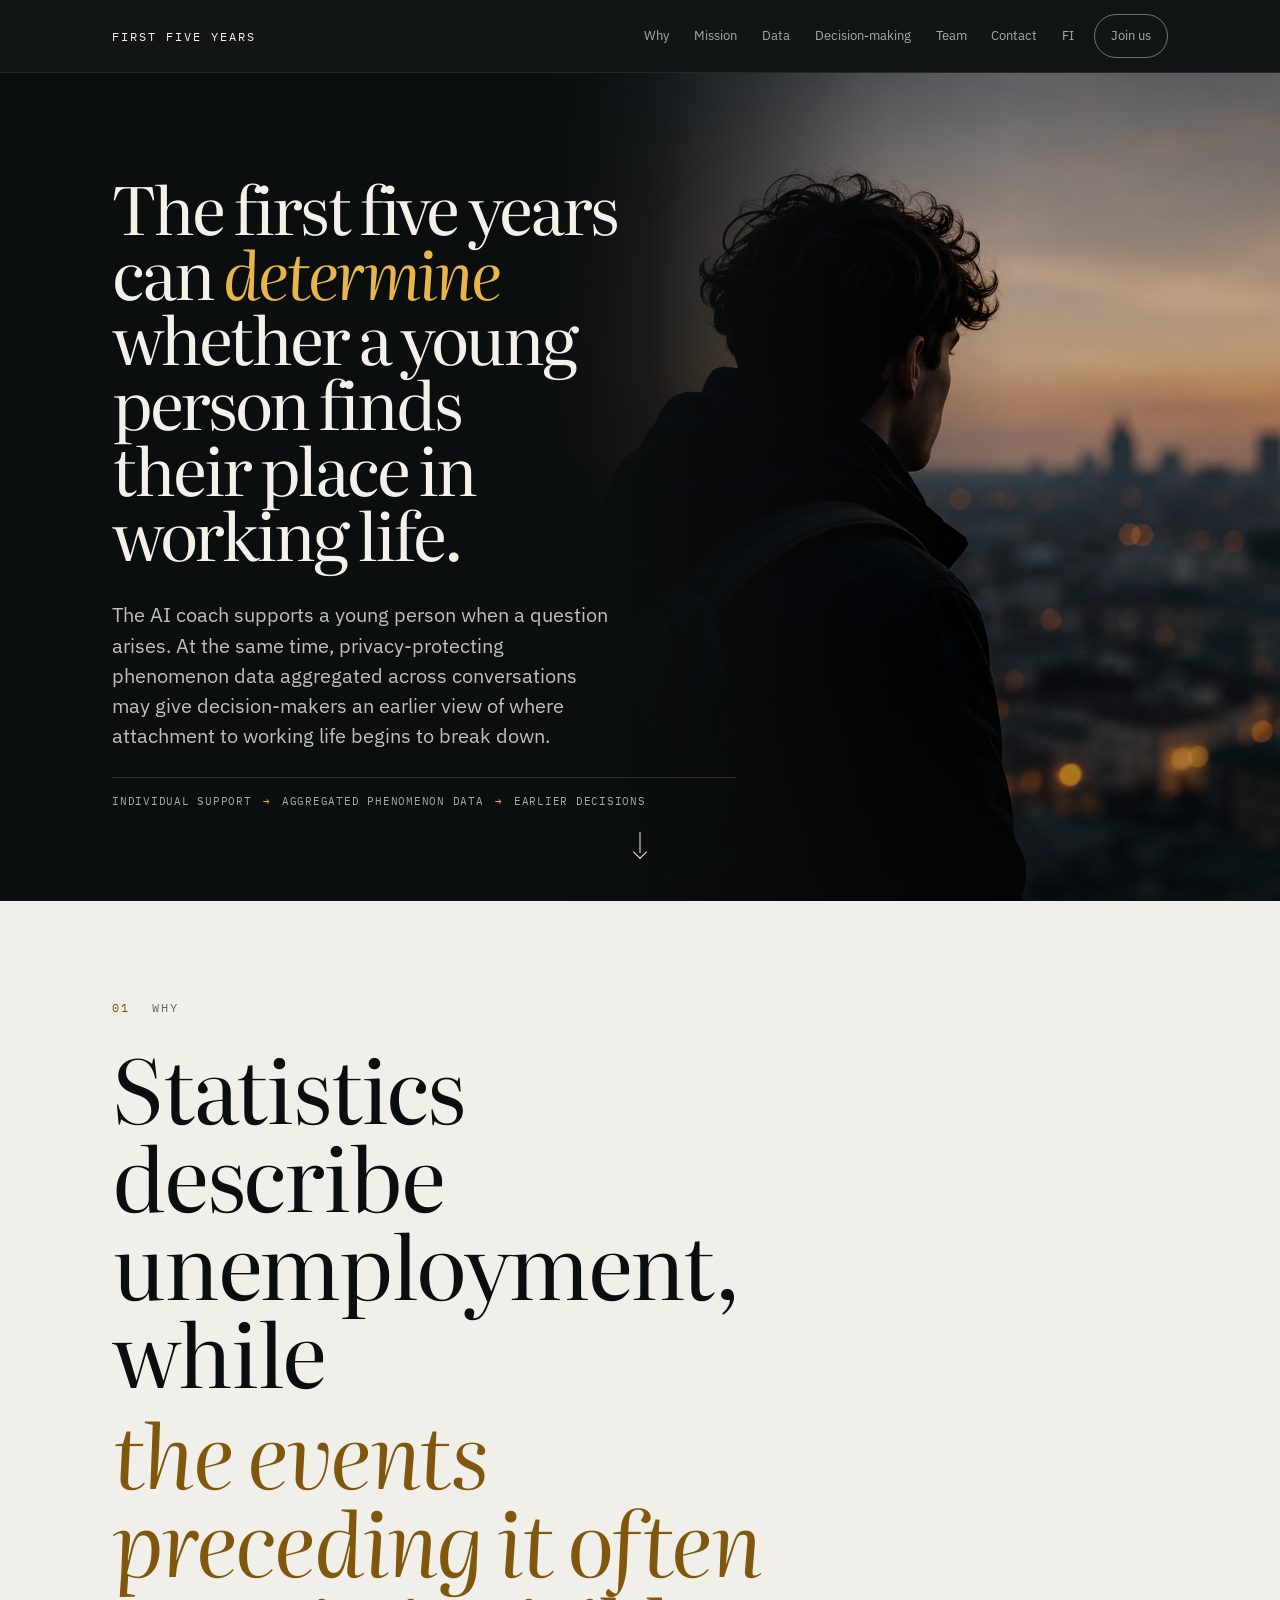
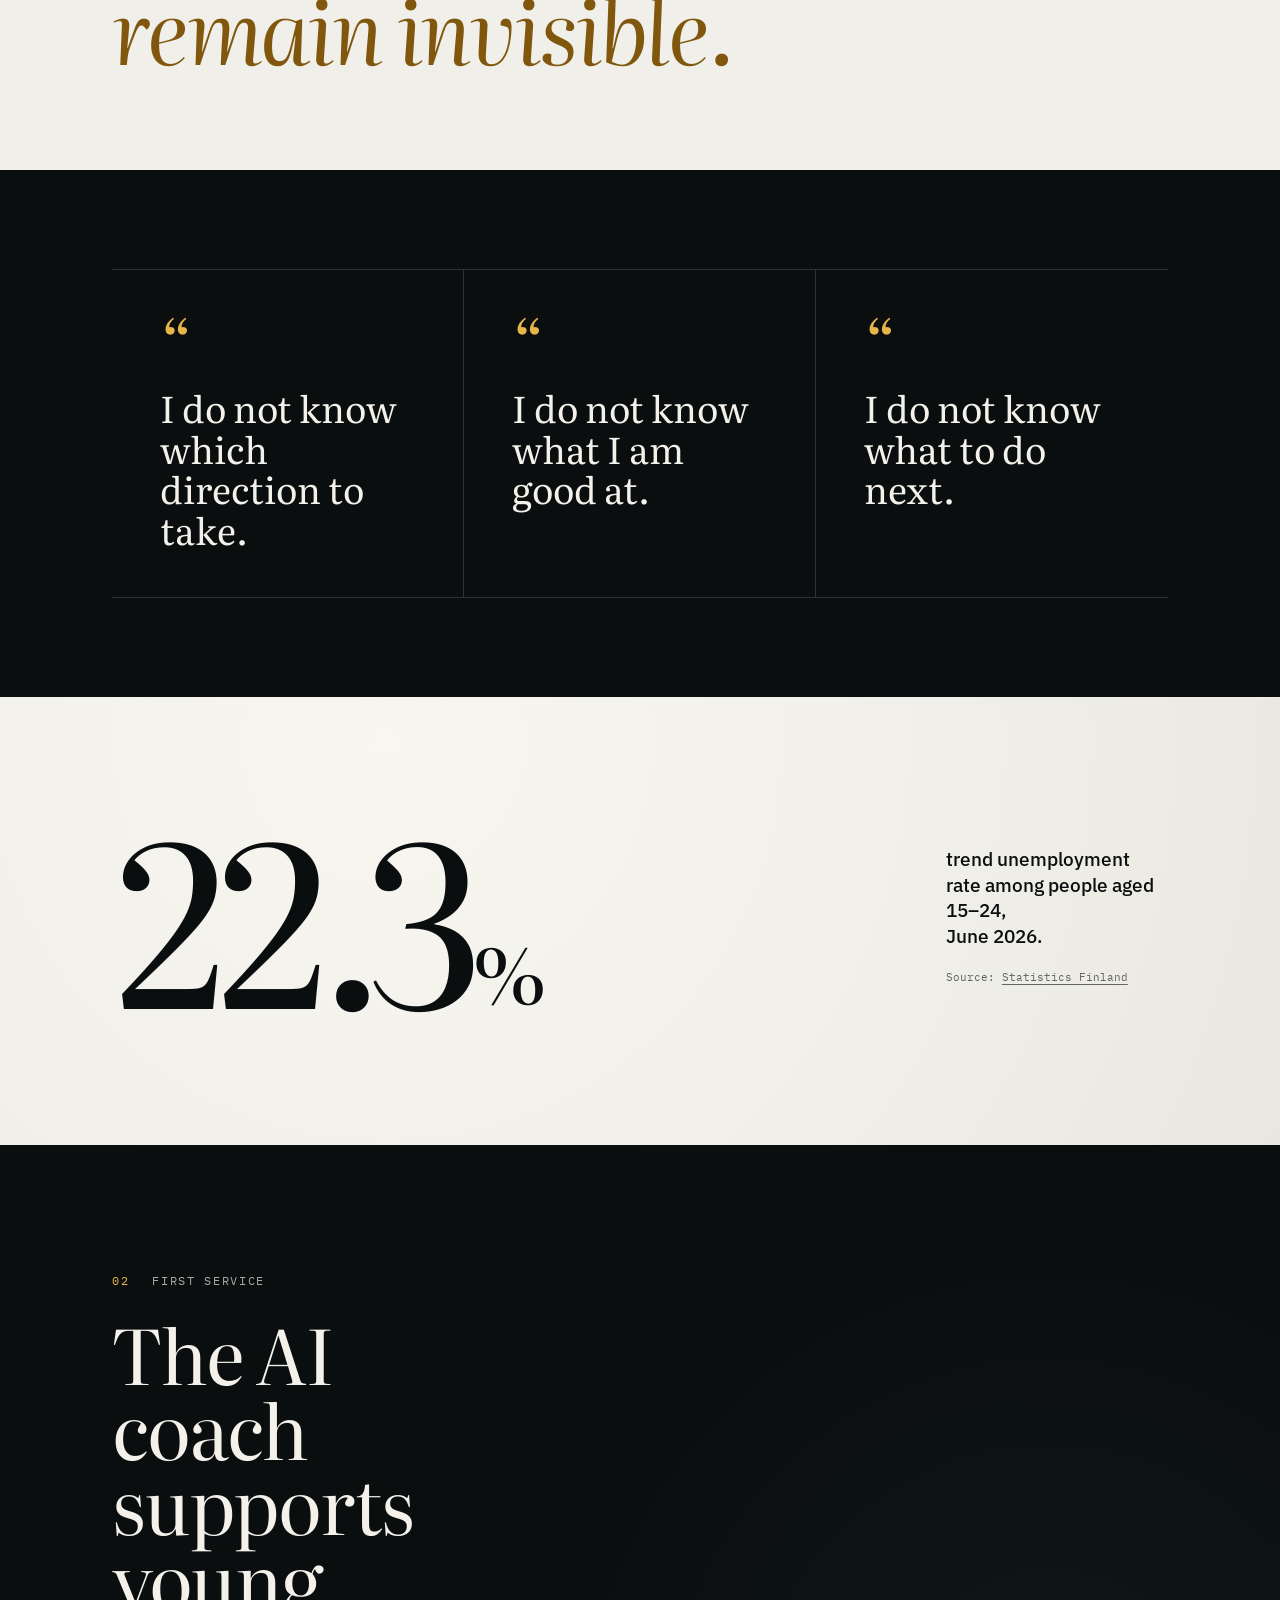
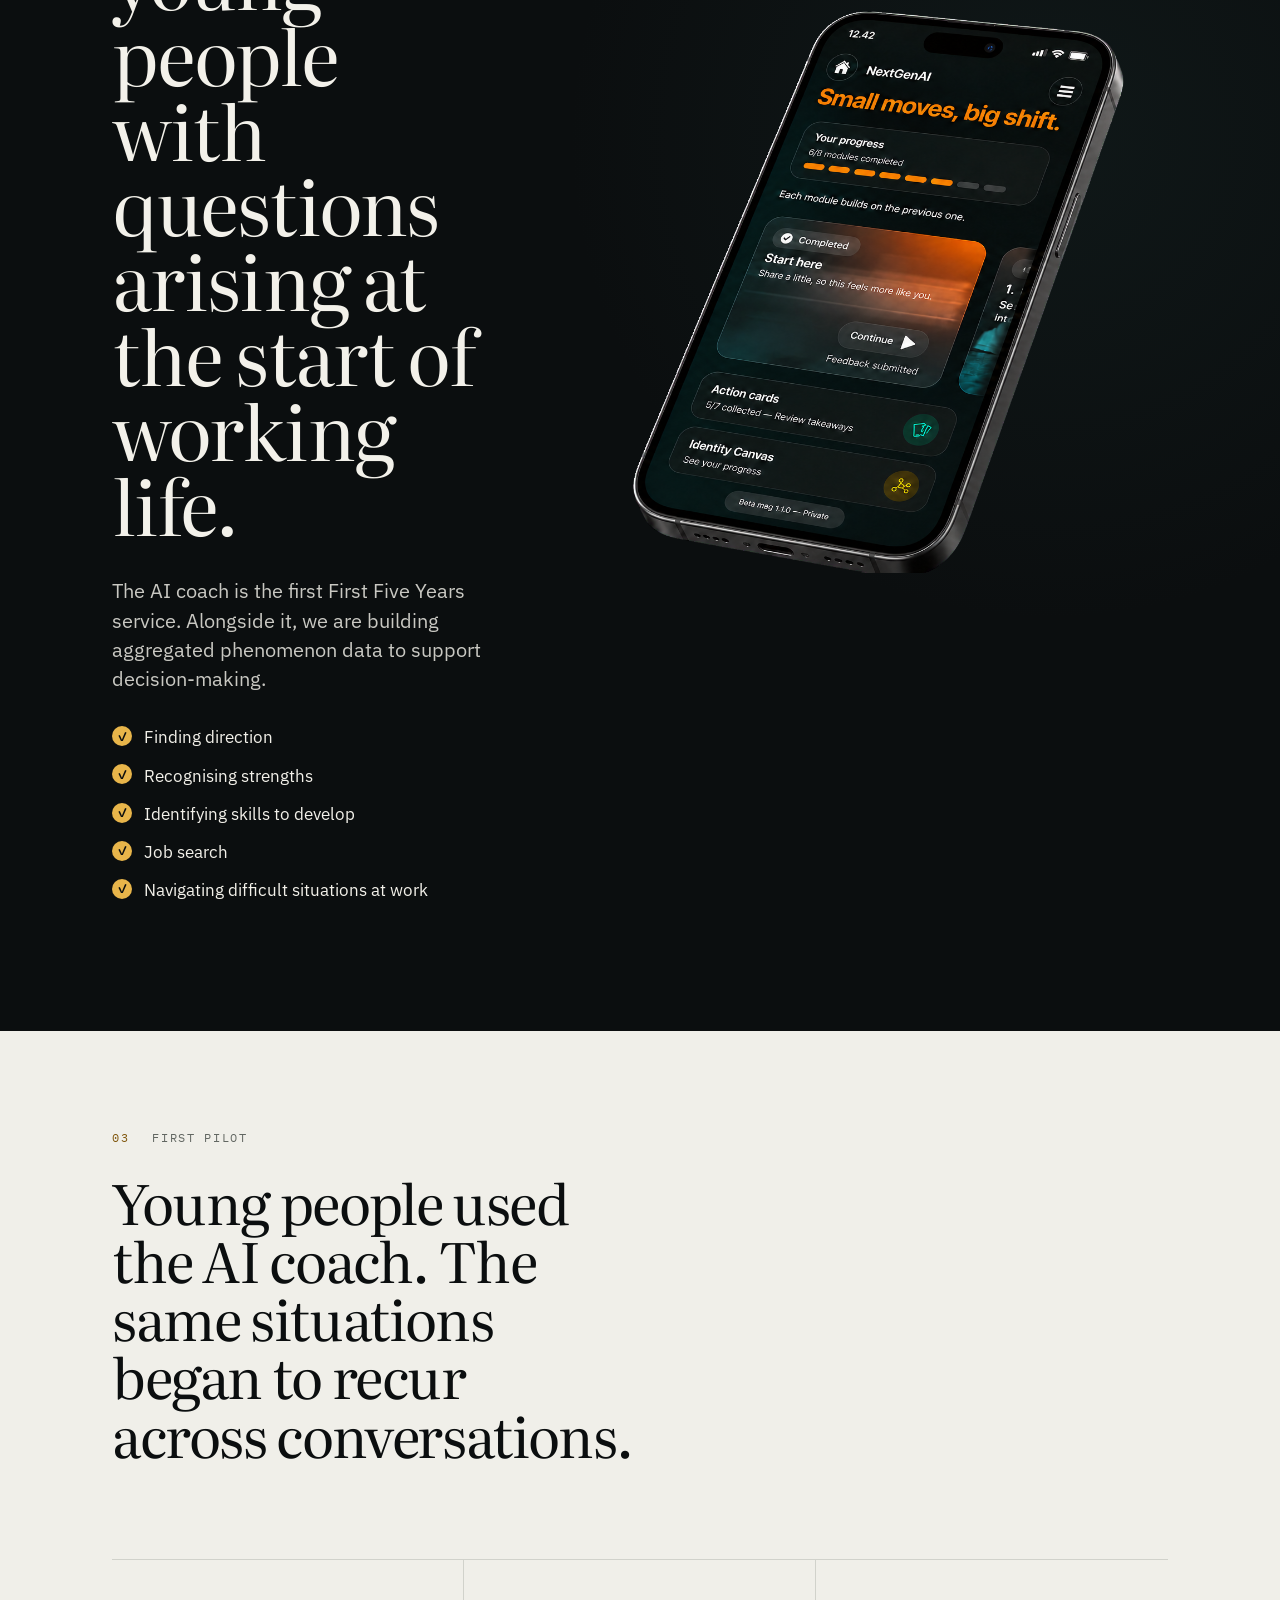
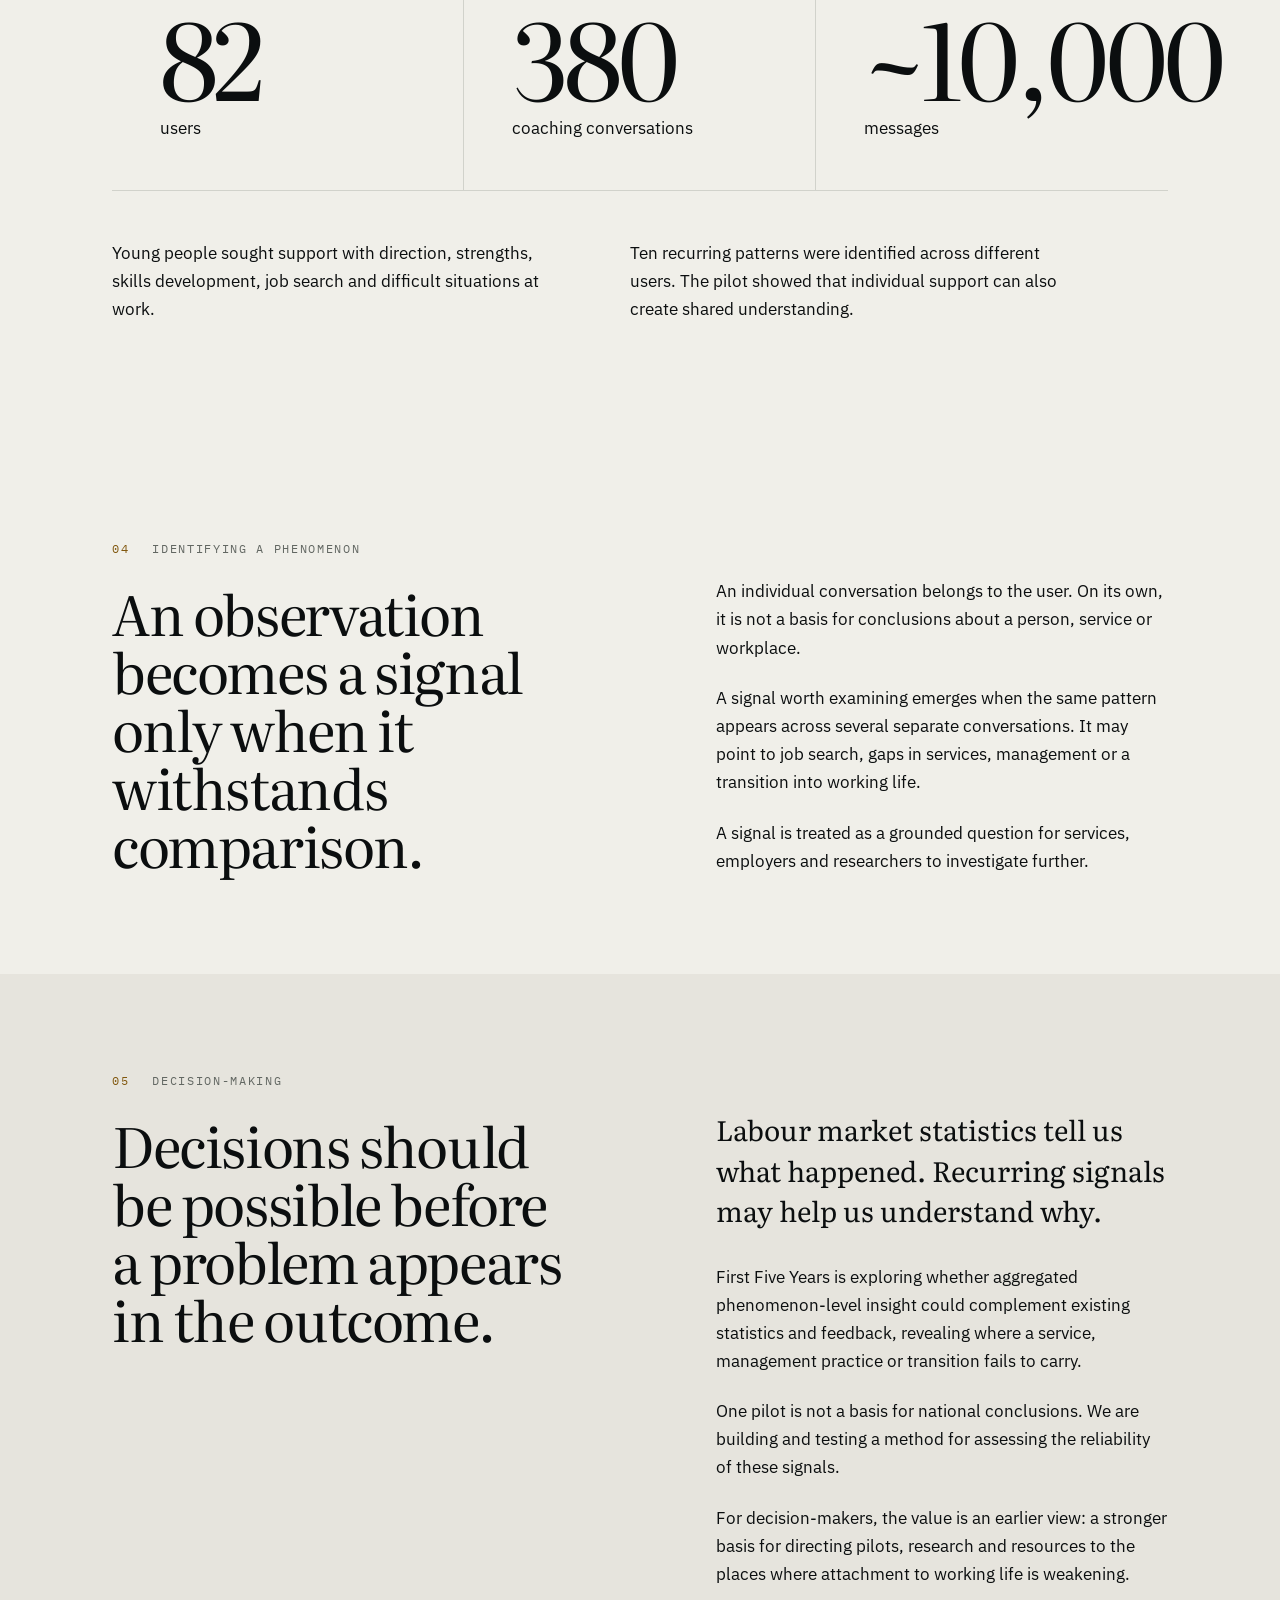
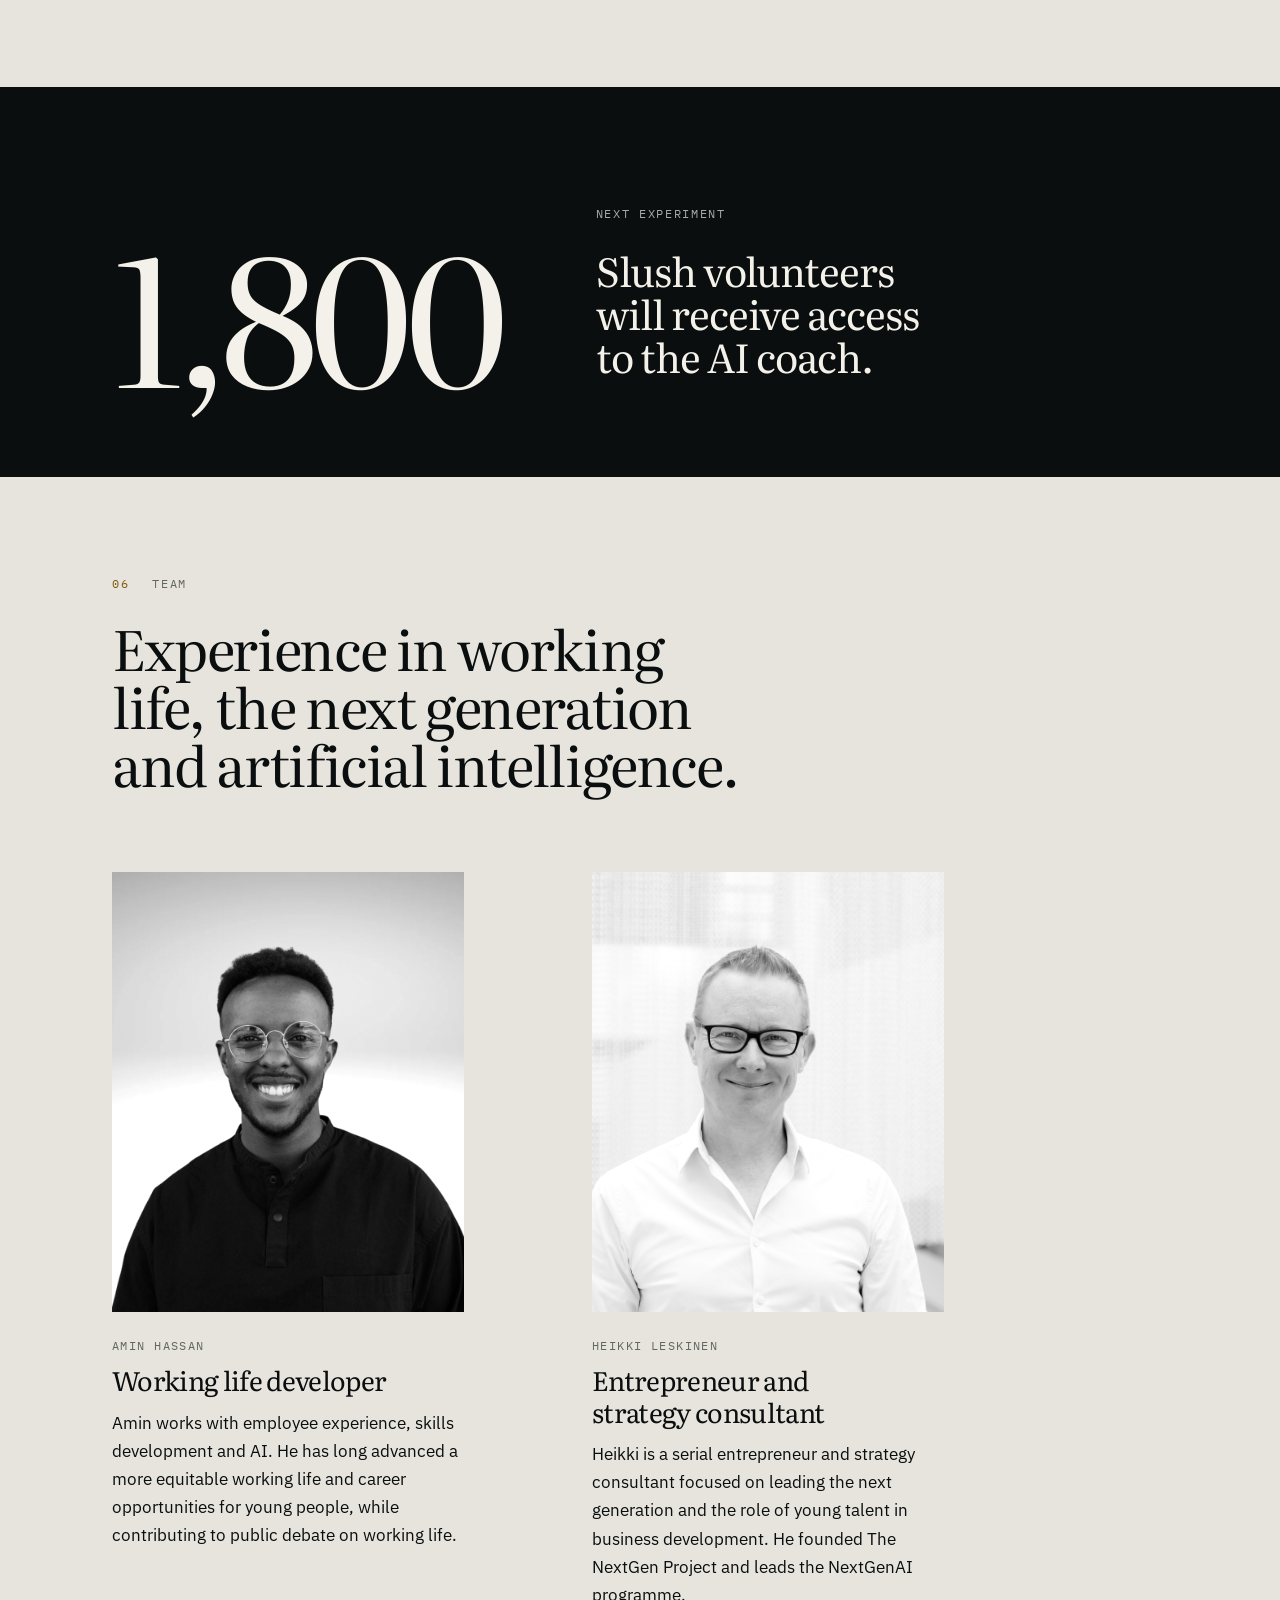
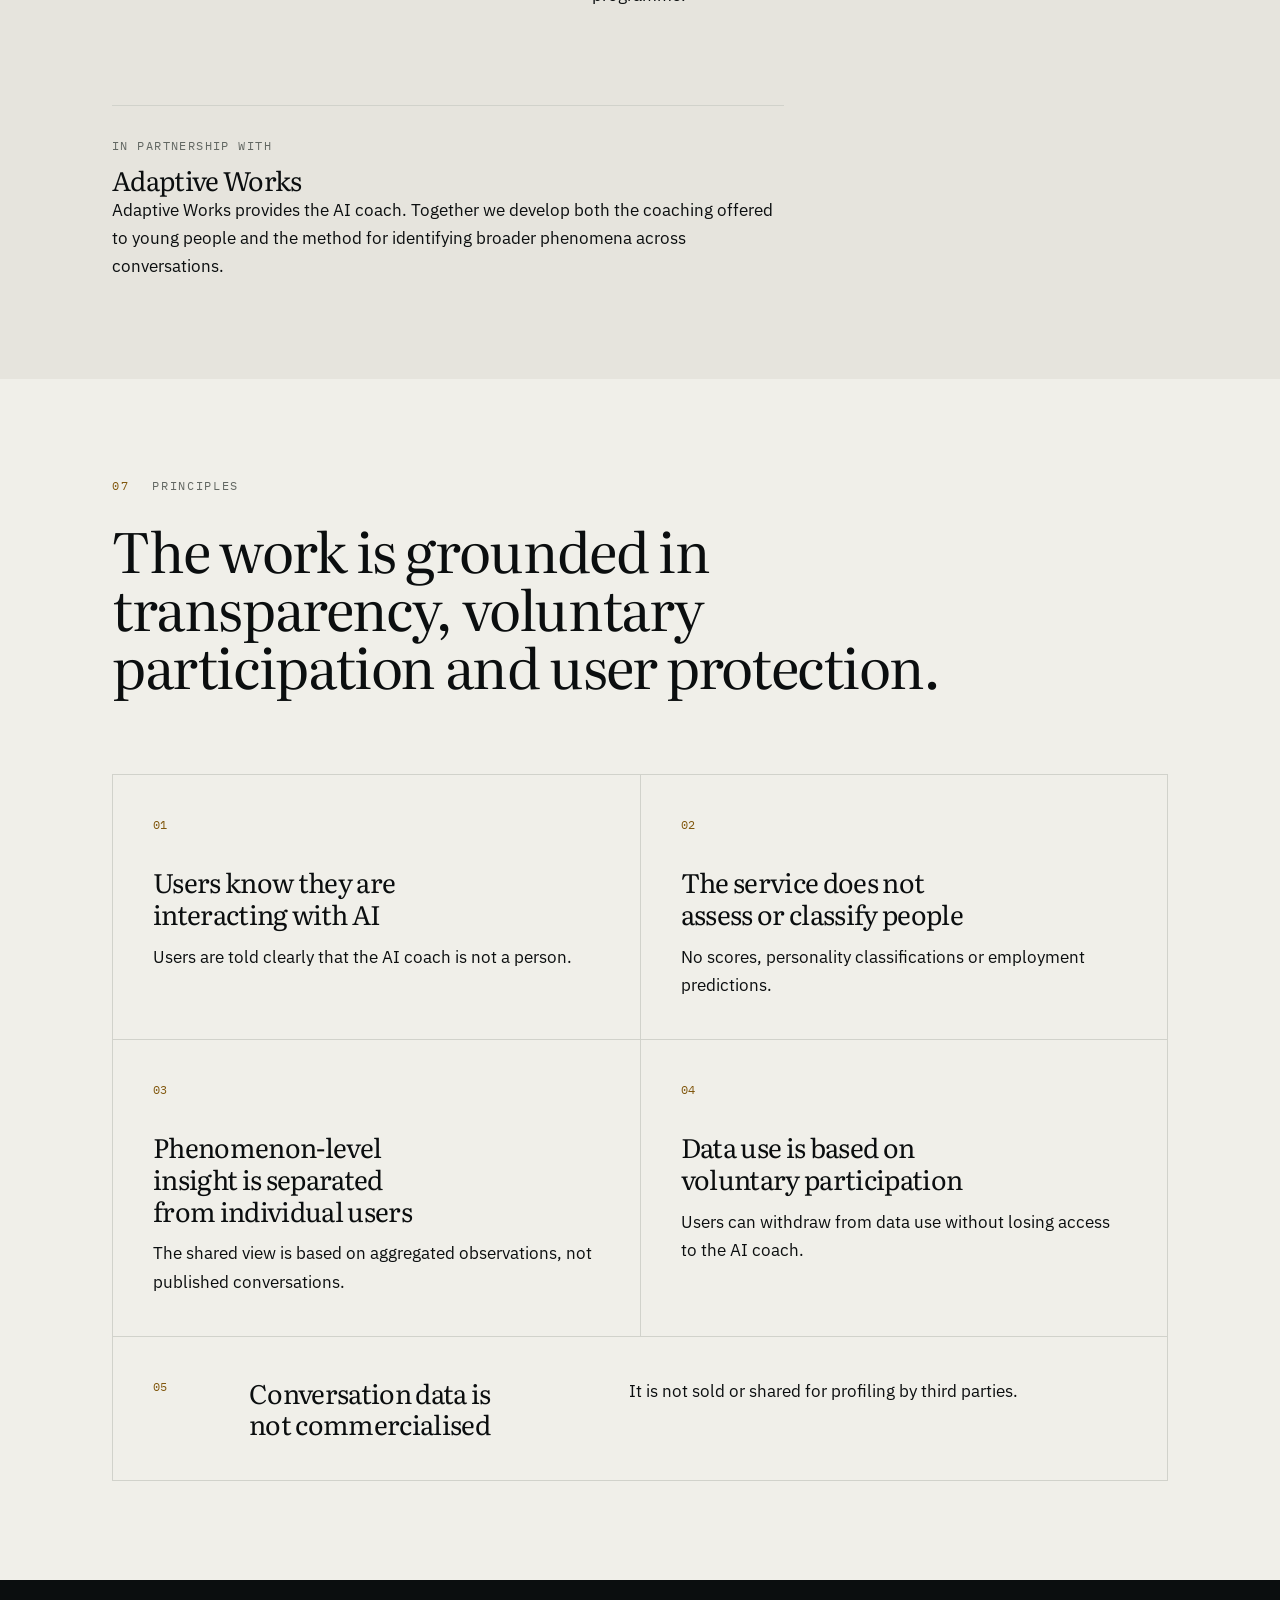
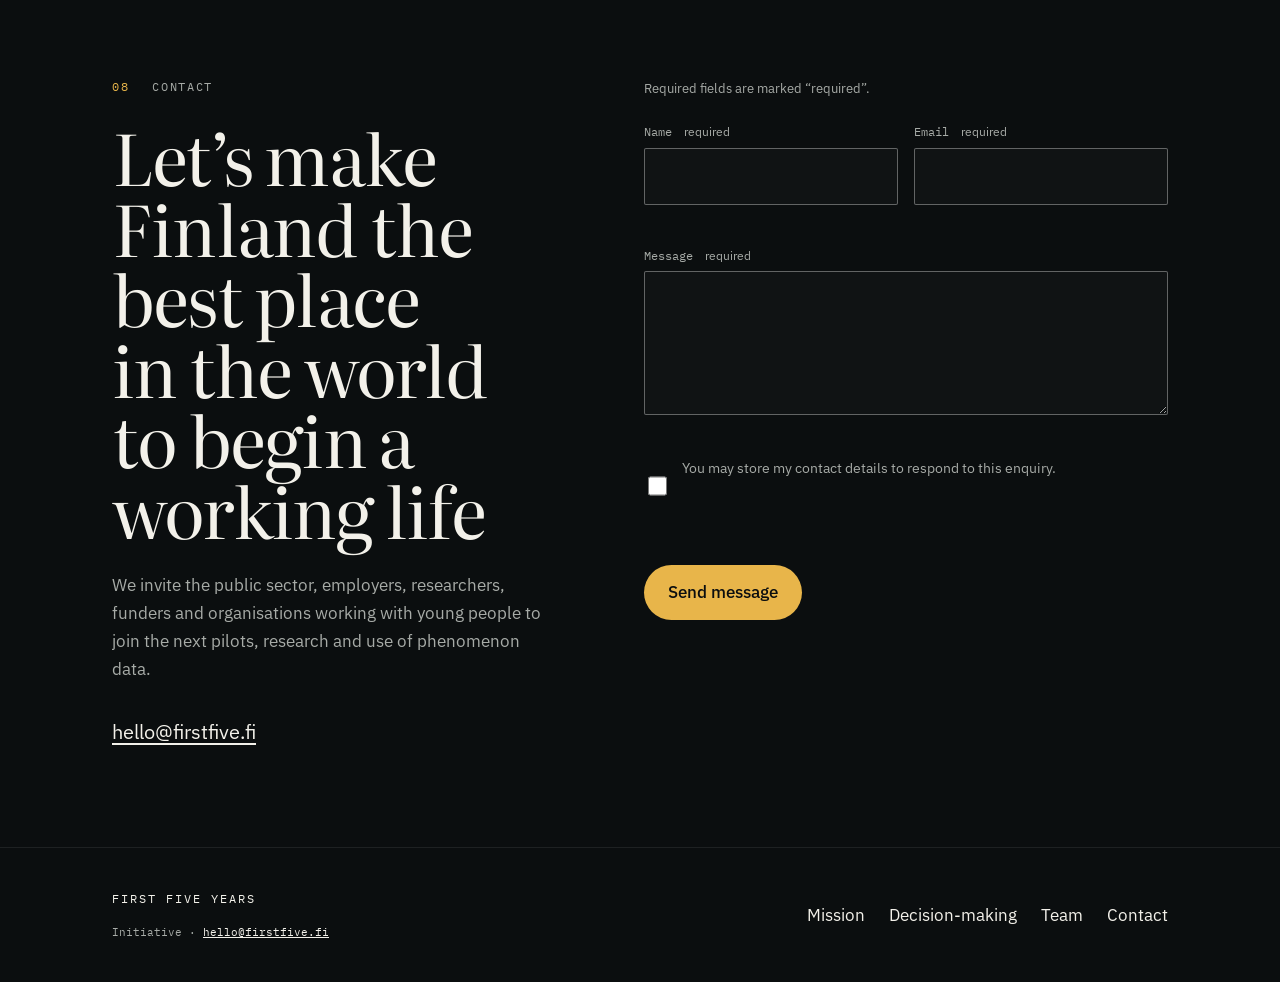
==== commit 63bad834: "Remove mission section and update section indices Removed the mission section and updated indices fo" ====
--- a/en/index.html
+++ b/en/index.html
@@ -335,23 +335,10 @@
     </div>
   </section>
 
-  <section class="mission-band">
-    <div class="wrap">
-      <div class="mission-copy reveal">
-        <p class="eyebrow"><span class="idx">06</span> Mission</p>
-        <h2>
-          We are building a new way to support young people
-          and see the start of working life earlier.
-        </h2>
-        <a class="textlink" href="/en/mission.html">Read our mission →</a>
-      </div>
-    </div>
-  </section>
-
   <section class="people-section" id="people" aria-labelledby="people-title">
     <div class="wrap">
       <div class="section-head reveal">
-        <p class="eyebrow"><span class="idx">07</span> Team</p>
+        <p class="eyebrow"><span class="idx">06</span> Team</p>
         <h2 id="people-title">
           Experience in working life, the next generation and artificial intelligence.
         </h2>
@@ -414,7 +401,7 @@
   <section class="rules-section">
     <div class="wrap">
       <div class="section-head reveal">
-        <p class="eyebrow"><span class="idx">08</span> Principles</p>
+        <p class="eyebrow"><span class="idx">07</span> Principles</p>
         <h2>
           The work is grounded in transparency,
           voluntary participation and user protection.
@@ -454,7 +441,7 @@
   <section class="contact-section dark-section" id="contact">
     <div class="wrap contact-layout">
       <div class="contact-intro reveal">
-        <p class="eyebrow"><span class="idx">09</span> Contact</p>
+        <p class="eyebrow"><span class="idx">08</span> Contact</p>
         <h2>Let’s make Finland the best place in the world to begin a working life</h2>
         <p>
           We invite the public sector, employers, researchers, funders
--- a/assets/styles.css
+++ b/assets/styles.css
@@ -189,7 +189,6 @@
 .eyebrow,
 .subhead,
 .source-line,
-.ai-note,
 .legal {
   font-family: var(--mono);
 }
@@ -524,6 +523,42 @@
     rgba(243, 241, 234, 0.78);
 }
 
+.hero__data-path {
+  width: min(39rem, 52vw);
+
+  margin: 1.6rem 0 0;
+  padding: 1rem 0 0;
+
+  display: flex;
+  align-items: center;
+  flex-wrap: wrap;
+
+  gap: 0.7rem;
+
+  border-top:
+    1px solid rgba(255, 255, 255, 0.14);
+
+  list-style: none;
+
+  font-family: var(--mono);
+
+  font-size: 0.68rem;
+  line-height: 1.4;
+
+  letter-spacing: 0.07em;
+  text-transform: uppercase;
+
+  color: var(--on-ink-muted);
+}
+
+.hero__data-path li:not(:last-child)::after {
+  content: "→";
+
+  margin-left: 0.7rem;
+
+  color: var(--signal-lit);
+}
+
 
 /* Hero arrow */
 
@@ -734,9 +769,8 @@
   display: grid;
 
   grid-template-columns:
-    minmax(0, 1.08fr)
-    minmax(13rem, 0.5fr)
-    minmax(20rem, 0.85fr);
+    minmax(0, 1.2fr)
+    minmax(16rem, 0.55fr);
 
   gap:
     clamp(2rem, 5vw, 5rem);
@@ -779,6 +813,9 @@
   grid-column: 2;
 
   align-self: center;
+
+  margin-left:
+    clamp(4rem, 7vw, 7rem);
 }
 
 .impact-stat__label {
@@ -827,9 +864,6 @@
 
 .impact-solution {
   position: relative;
-
-  min-height:
-    clamp(37rem, 54vw, 50rem);
 
   background:
     radial-gradient(
@@ -843,9 +877,14 @@
 }
 
 .impact-solution__inner {
-  min-height: inherit;
-
-  display: flex;
+  display: grid;
+
+  grid-template-columns:
+    minmax(18rem, 0.8fr)
+    minmax(26rem, 1.2fr);
+
+  gap:
+    clamp(3rem, 7vw, 7rem);
 
   align-items: center;
 
@@ -861,9 +900,8 @@
 
   z-index: 4;
 
-  width: min(31rem, 44%);
-
-  padding-right: 1rem;
+  width: 100%;
+  min-width: 0;
 }
 
 .impact-solution .eyebrow {
@@ -953,78 +991,29 @@
   font-weight: 600;
 }
 
-.ai-note {
-  max-width: 30rem;
-
-  margin-top: 2rem;
-
-  padding-top: 1.2rem;
-
-  border-top:
-    1px solid rgba(255, 255, 255, 0.12);
-
-  font-family: var(--mono);
-
-  font-size: 0.72rem;
-  line-height: 1.55;
-
-  color: var(--on-ink-muted);
-}
-
-
-/* Angled phone */
+/* AI coach image */
 
 .impact-phone {
-  position: absolute;
-
-  top:
-    clamp(8rem, 13vw, 12rem);
-
-  right:
-    max(
-      var(--gutter),
-      calc(
-        (100vw - var(--content)) / 2
-        + var(--gutter)
-      )
-    );
-
-  z-index: 5;
-
-  width:
-    clamp(28rem, 43vw, 43rem);
+  position: relative;
+
+  width: 100%;
+  max-width: 44rem;
+  min-width: 0;
 
   margin: 0;
 
-  pointer-events: none;
+  overflow: visible;
+
+  border: 0;
+
+  background: transparent;
+
+  box-shadow: none;
 }
 
 .impact-phone img {
   width: 100%;
   height: auto;
-
-  filter:
-    drop-shadow(
-      0 2.6rem 3.2rem
-      rgba(0, 0, 0, 0.36)
-    );
-}
-
-.impact-phone::after {
-  content: "";
-
-  position: absolute;
-  inset: 0;
-
-  background:
-    linear-gradient(
-      90deg,
-      var(--ink) 0%,
-      rgba(11, 14, 15, 0.35) 6%,
-      transparent 20%
-    );
-
-  pointer-events: none;
 }
 
 
@@ -1107,62 +1096,6 @@
 
 
 /* =========================================================
-   TURN
-   ========================================================= */
-
-.turn-section {
-  background: var(--ink);
-}
-
-.turn-grid {
-  display: grid;
-
-  grid-template-columns:
-    minmax(12rem, 0.5fr)
-    minmax(0, 1.5fr);
-
-  gap:
-    clamp(3rem, 8vw, 7rem);
-
-  align-items: end;
-}
-
-.turn-small {
-  color: var(--signal-lit);
-}
-
-.turn-small .subhead {
-  color: var(--signal-lit);
-}
-
-.turn-small p:last-child {
-  margin: 0;
-
-  font-family: var(--display);
-
-  font-size:
-    clamp(1.5rem, 1.2rem + 1vw, 2.2rem);
-
-  line-height: 1.25;
-}
-
-.turn-title {
-  max-width: 14ch;
-
-  font-size:
-    clamp(3rem, 1.8rem + 5vw, 6rem);
-
-  line-height: 1;
-}
-
-.turn-title em {
-  color: var(--signal-lit);
-
-  font-style: italic;
-}
-
-
-/* =========================================================
    04 INSIGHT
    ========================================================= */
 
@@ -1271,29 +1204,6 @@
   color: var(--on-ink-muted);
 }
 
-
-/* =========================================================
-   MISSION BAND
-   ========================================================= */
-
-.mission-band {
-  background: var(--paper);
-}
-
-.mission-copy {
-  max-width: 50rem;
-}
-
-.mission-copy h2 {
-  max-width: 15ch;
-
-  margin-bottom: 2rem;
-
-  font-size:
-    clamp(2.5rem, 1.5rem + 3.8vw, 5rem);
-
-  line-height: 1;
-}
 
 .textlink {
   display: inline-block;
@@ -1915,9 +1825,8 @@
 
   .impact-stat__inner {
     grid-template-columns:
-      minmax(0, 0.85fr)
-      minmax(13rem, 0.55fr)
-      minmax(18rem, 0.9fr);
+      minmax(0, 0.9fr)
+      minmax(15rem, 0.55fr);
   }
 
   .impact-number {
@@ -1925,15 +1834,8 @@
       clamp(7rem, 14vw, 11rem);
   }
 
-  .impact-phone {
-    right: -5rem;
-
-    width:
-      clamp(28rem, 51vw, 38rem);
-  }
-
-  .impact-solution__copy {
-    width: 48%;
+  .impact-solution__inner {
+    gap: clamp(2rem, 5vw, 4rem);
   }
 
 }
@@ -1978,7 +1880,6 @@
   }
 
 
-  .turn-grid,
   .insight-grid,
   .national-grid,
   .slush-grid,
@@ -2091,6 +1992,11 @@
     max-width: 31rem;
   }
 
+  .hero__data-path {
+    width: 100%;
+    max-width: 31rem;
+  }
+
   .hero__scroll {
     left: auto;
     right: var(--gutter);
@@ -2147,6 +2053,8 @@
     grid-column: auto;
 
     max-width: 18rem;
+
+    margin-left: 0;
   }
 
   .impact-phone {
@@ -2157,18 +2065,10 @@
 
     z-index: 4;
 
-    width:
-      min(42rem, 125vw);
-
-    margin:
-      -2.5rem
-      -17vw
-      -9rem
-      auto;
-  }
-
-  .impact-phone::after {
-    display: none;
+    width: 100%;
+    max-width: 100%;
+
+    margin: 0;
   }
 
   .impact-solution {
@@ -2176,11 +2076,13 @@
   }
 
   .impact-solution__inner {
-    min-height: auto;
-
-    display: block;
-
-    padding-top: 11rem;
+    display: grid;
+
+    grid-template-columns: minmax(0, 1fr);
+
+    gap: 3rem;
+
+    padding-top: 5rem;
     padding-bottom: 5rem;
   }
 
@@ -2280,13 +2182,6 @@
       clamp(2.45rem, 11vw, 3.4rem);
   }
 
-  .impact-phone {
-    width: 135vw;
-
-    margin-right: -23vw;
-    margin-bottom: -8rem;
-  }
-
   .impact-solution__inner {
     padding-top: 10rem;
   }
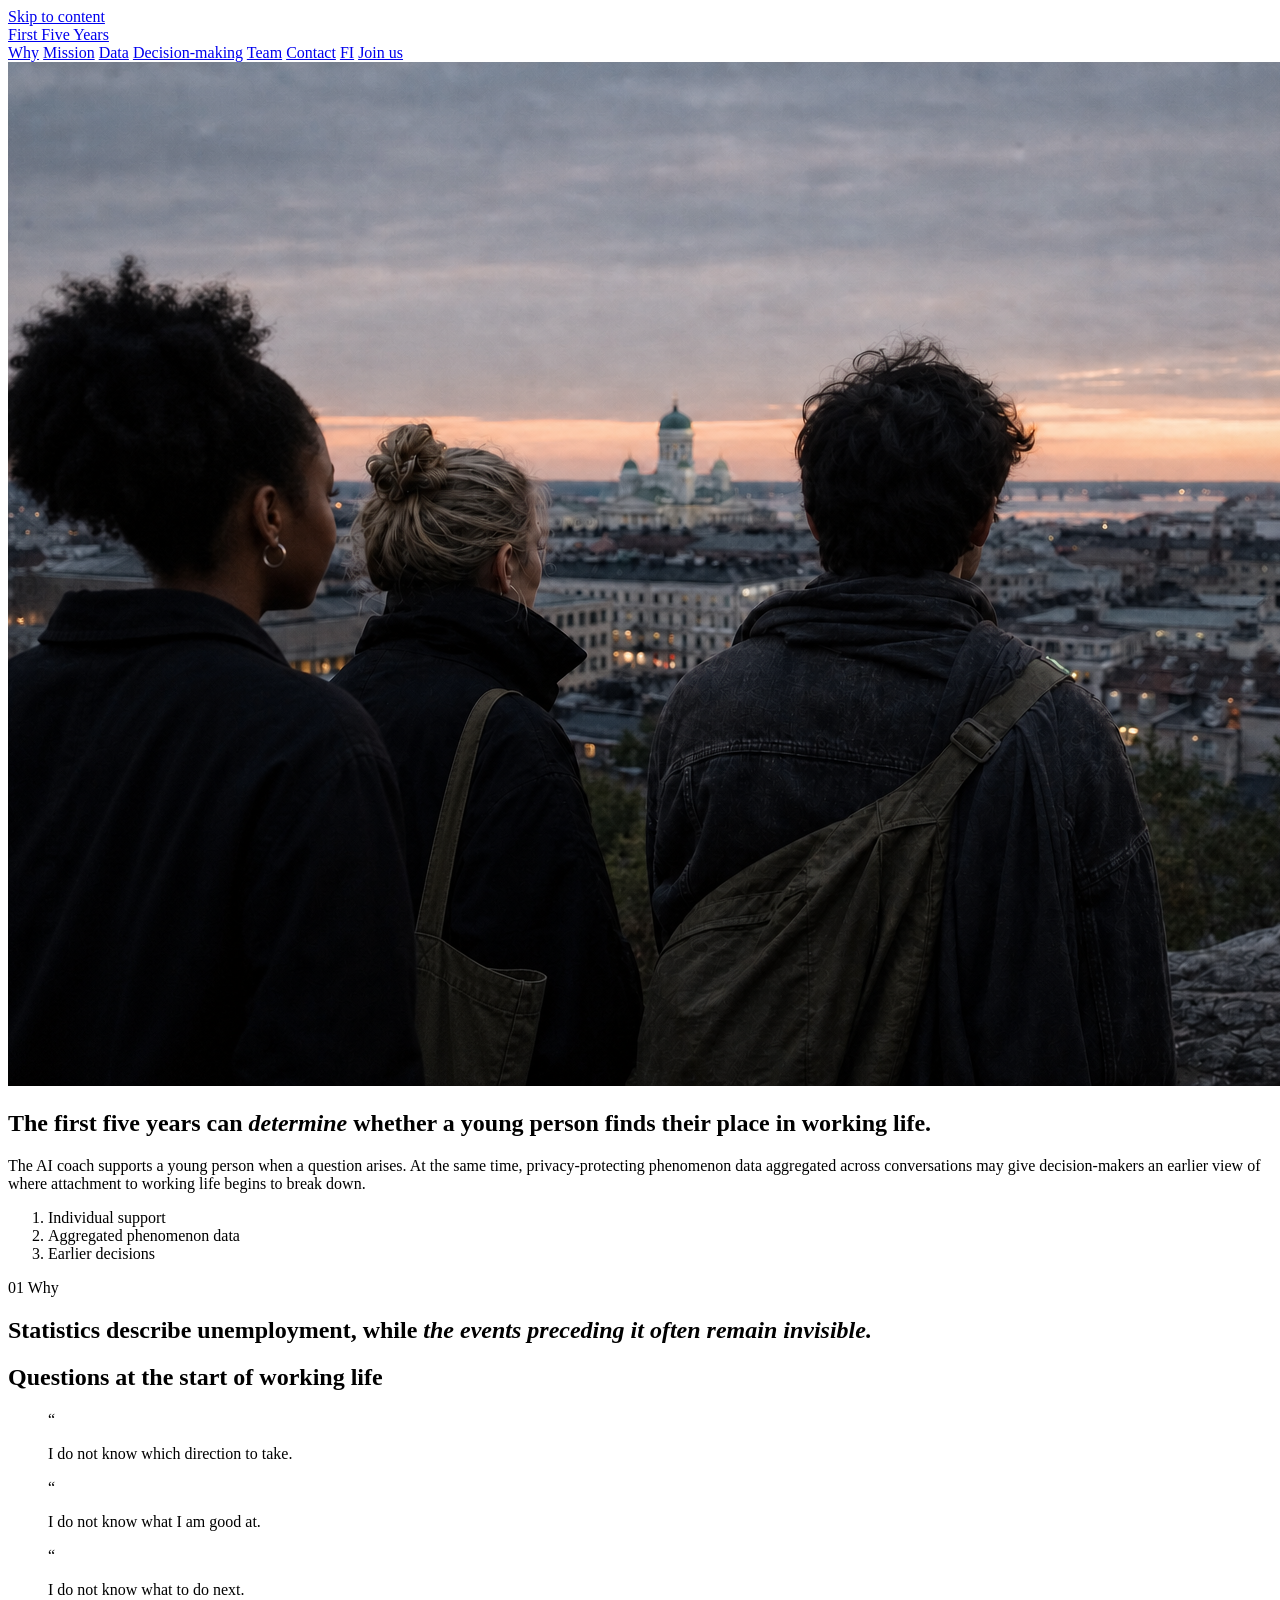
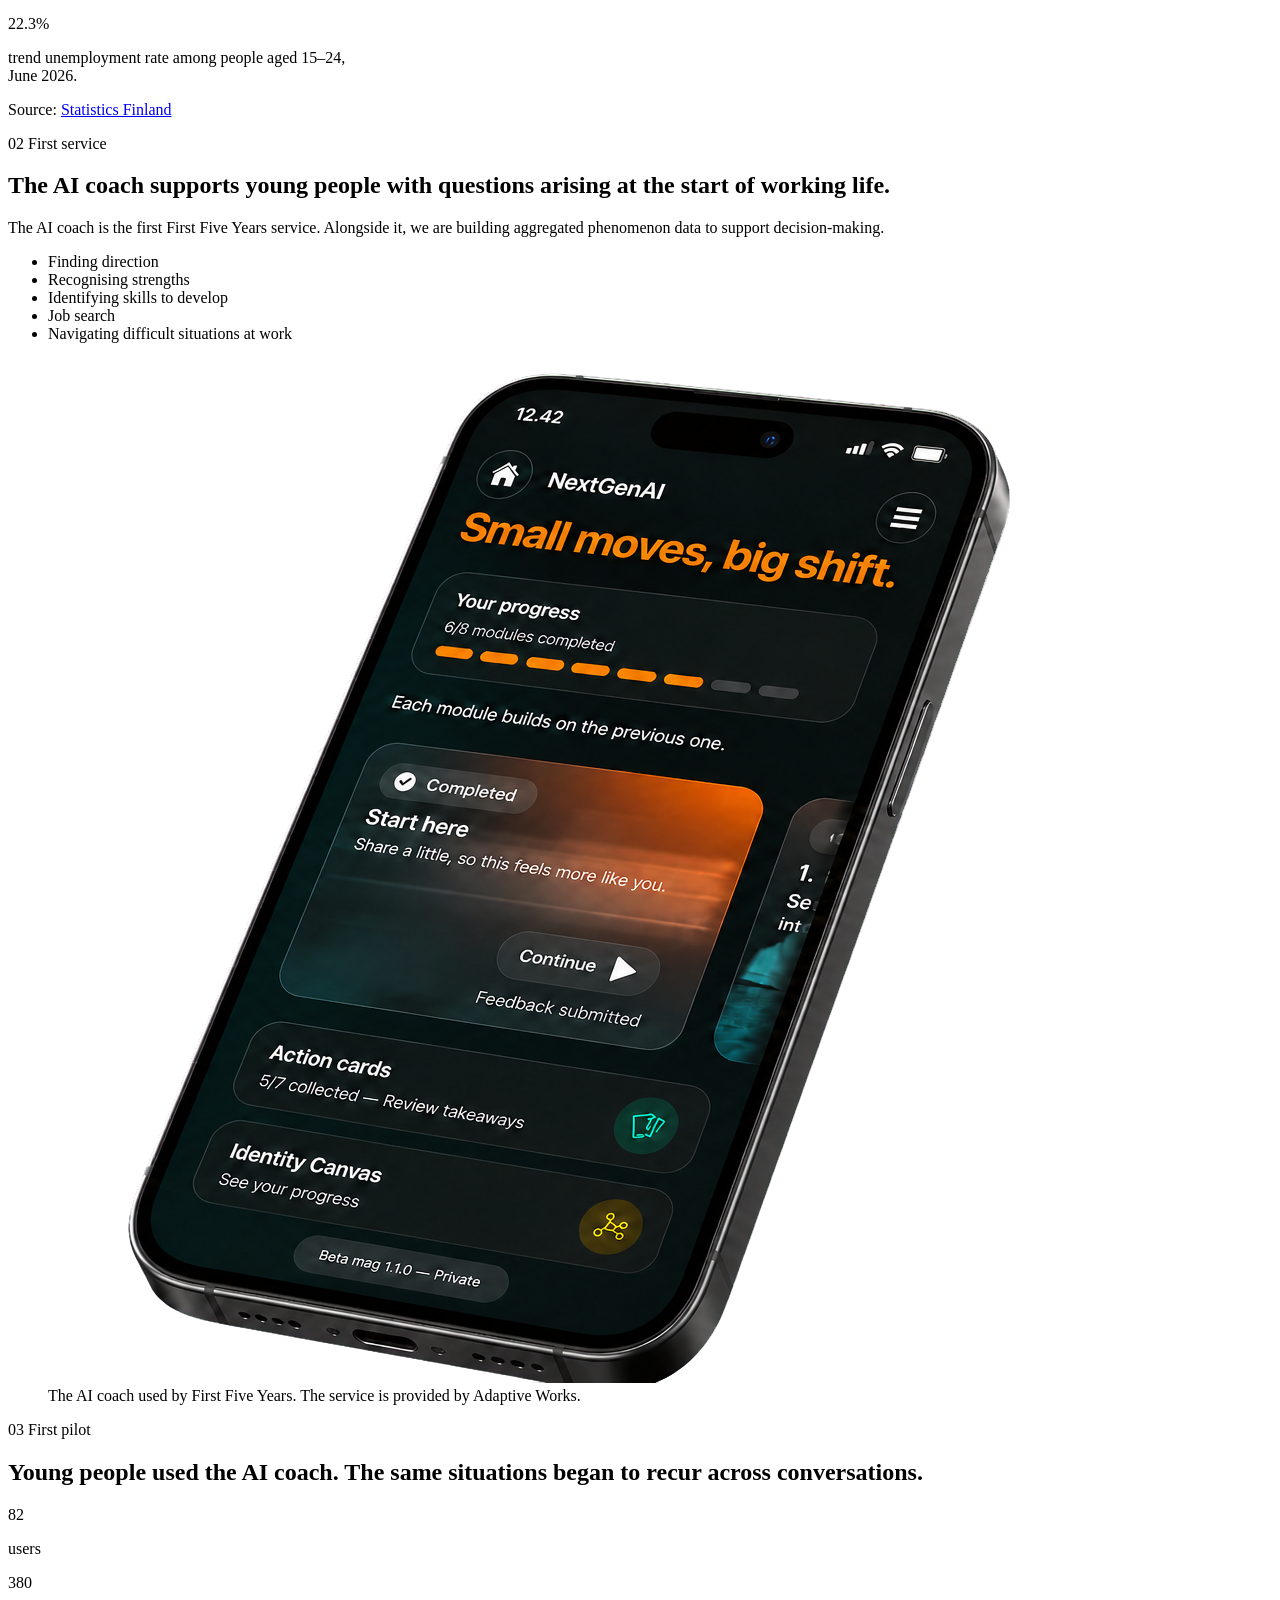
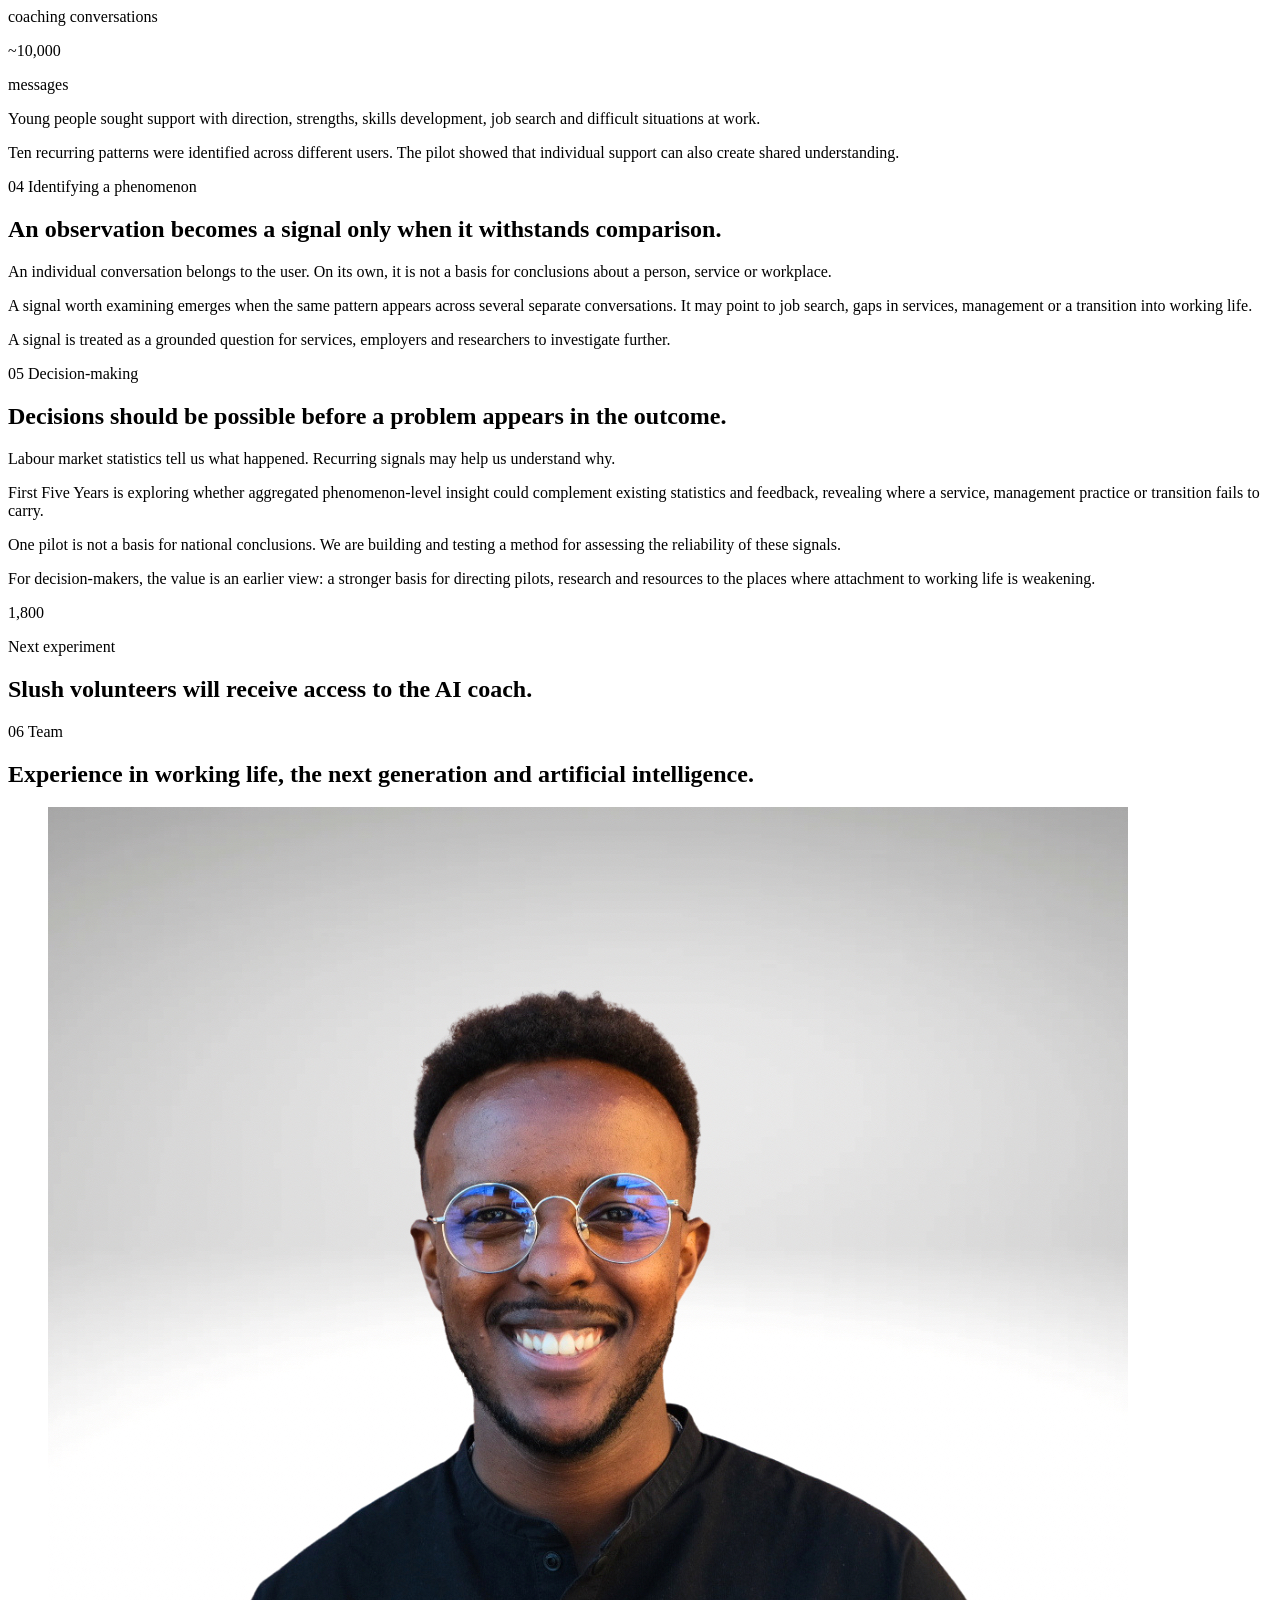
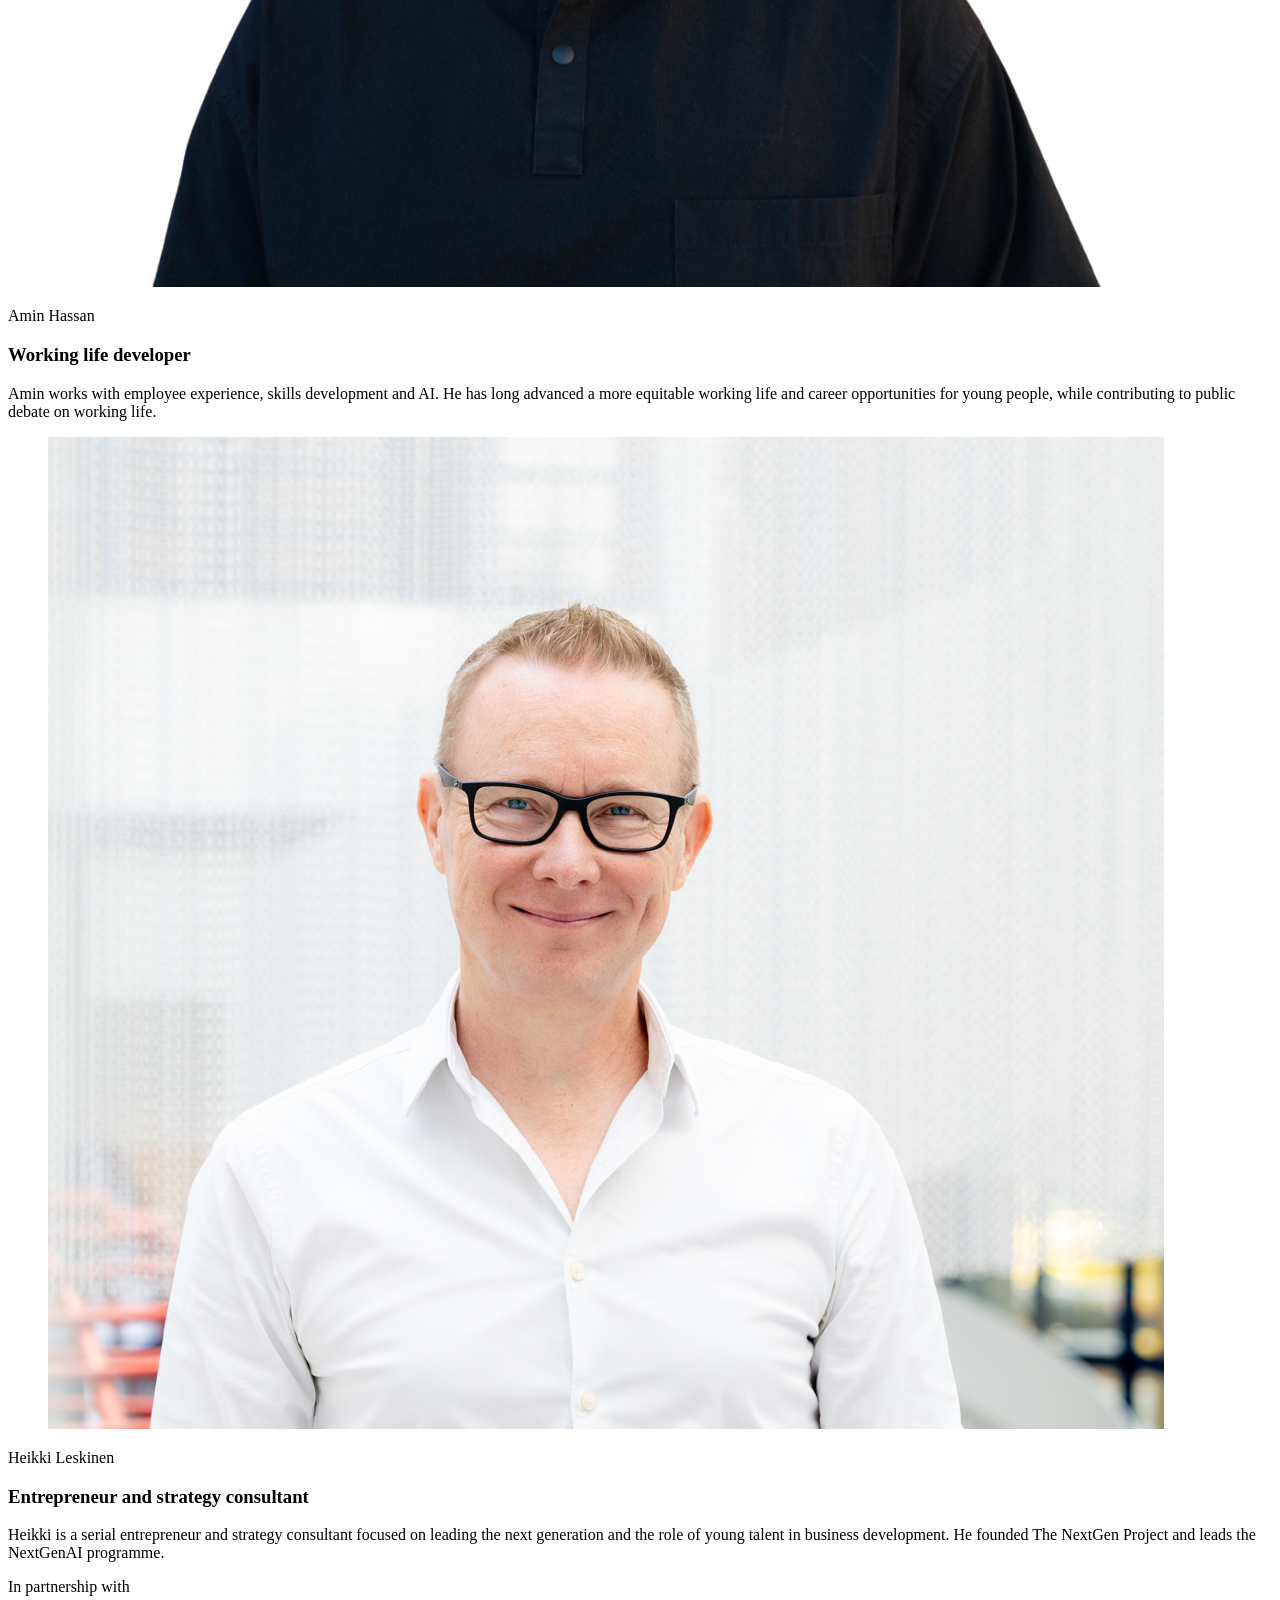
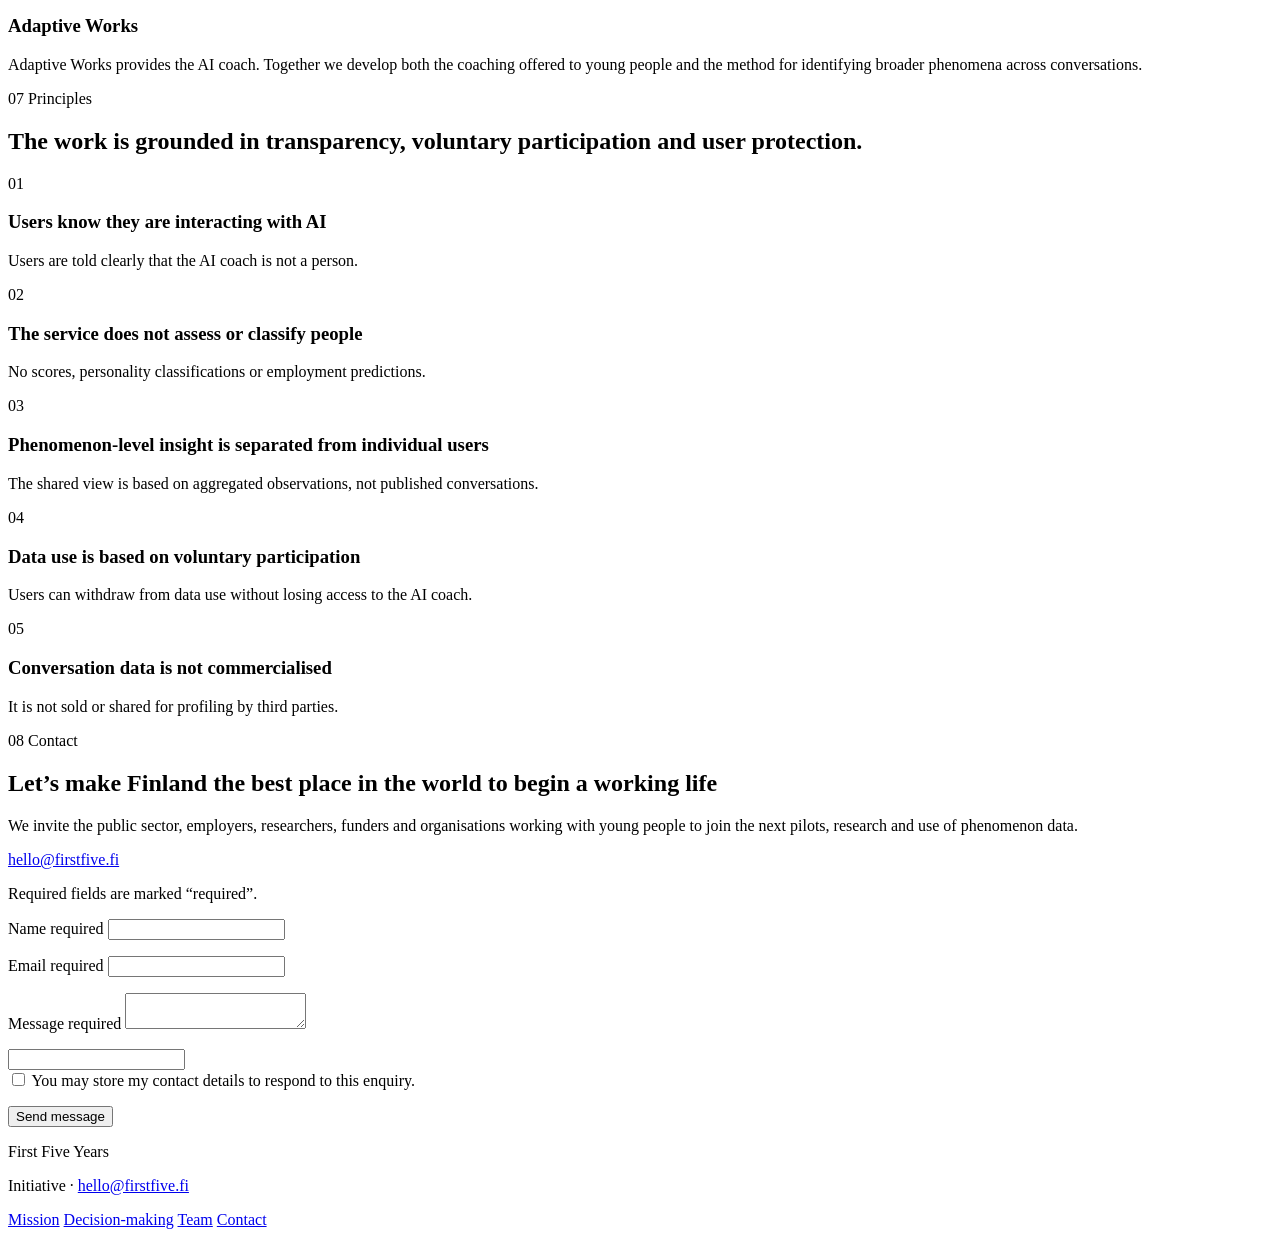
==== commit c9cf96b0: "Add files via upload" ====
--- a/en/index.html
+++ b/en/index.html
@@ -31,17 +31,17 @@
     content="Support for young people and an earlier view of recurring barriers at the start of working life."
   >
   <meta property="og:url" content="https://firstfive.fi/en/">
-  <meta property="og:image" content="https://firstfive.fi/assets/kuvat/hero-young-person.png">
+  <meta property="og:image" content="https://firstfive.fi/assets/kuvat/hero-young-people.png">
   <meta property="og:image:width" content="1536">
   <meta property="og:image:height" content="1024">
   <meta property="og:image:type" content="image/png">
-  <meta property="og:image:alt" content="A young person with a backpack looks towards a city skyline at sunset.">
+  <meta property="og:image:alt" content="Three young adults from different backgrounds look across Helsinki towards the Cathedral at sunset.">
 
   <meta name="twitter:card" content="summary_large_image">
   <meta name="twitter:title" content="First Five Years | Support at the start of working life">
   <meta name="twitter:description" content="Support for young people and earlier insight into barriers at the start of working life.">
-  <meta name="twitter:image" content="https://firstfive.fi/assets/kuvat/hero-young-person.png">
-  <meta name="twitter:image:alt" content="A young person with a backpack looks towards a city skyline at sunset.">
+  <meta name="twitter:image" content="https://firstfive.fi/assets/kuvat/hero-young-people.png">
+  <meta name="twitter:image:alt" content="Three young adults from different backgrounds look across Helsinki towards the Cathedral at sunset.">
 
   <script type="application/ld+json">
   {
@@ -56,7 +56,7 @@
     "inLanguage": "en",
     "primaryImageOfPage": {
       "@type": "ImageObject",
-      "url": "https://firstfive.fi/assets/kuvat/hero-young-person.png",
+      "url": "https://firstfive.fi/assets/kuvat/hero-young-people.png",
       "width": 1536,
       "height": 1024
     }
@@ -99,8 +99,8 @@
     <div class="hero__inner">
       <div class="hero__visual">
         <img
-          src="/assets/kuvat/hero-young-person.png"
-          alt="A young person with a backpack looks towards a city skyline at sunset."
+          src="/assets/kuvat/hero-young-people.png"
+          alt="Three young adults from different backgrounds look across Helsinki towards the Cathedral at sunset."
           width="1536"
           height="1024"
           fetchpriority="high"
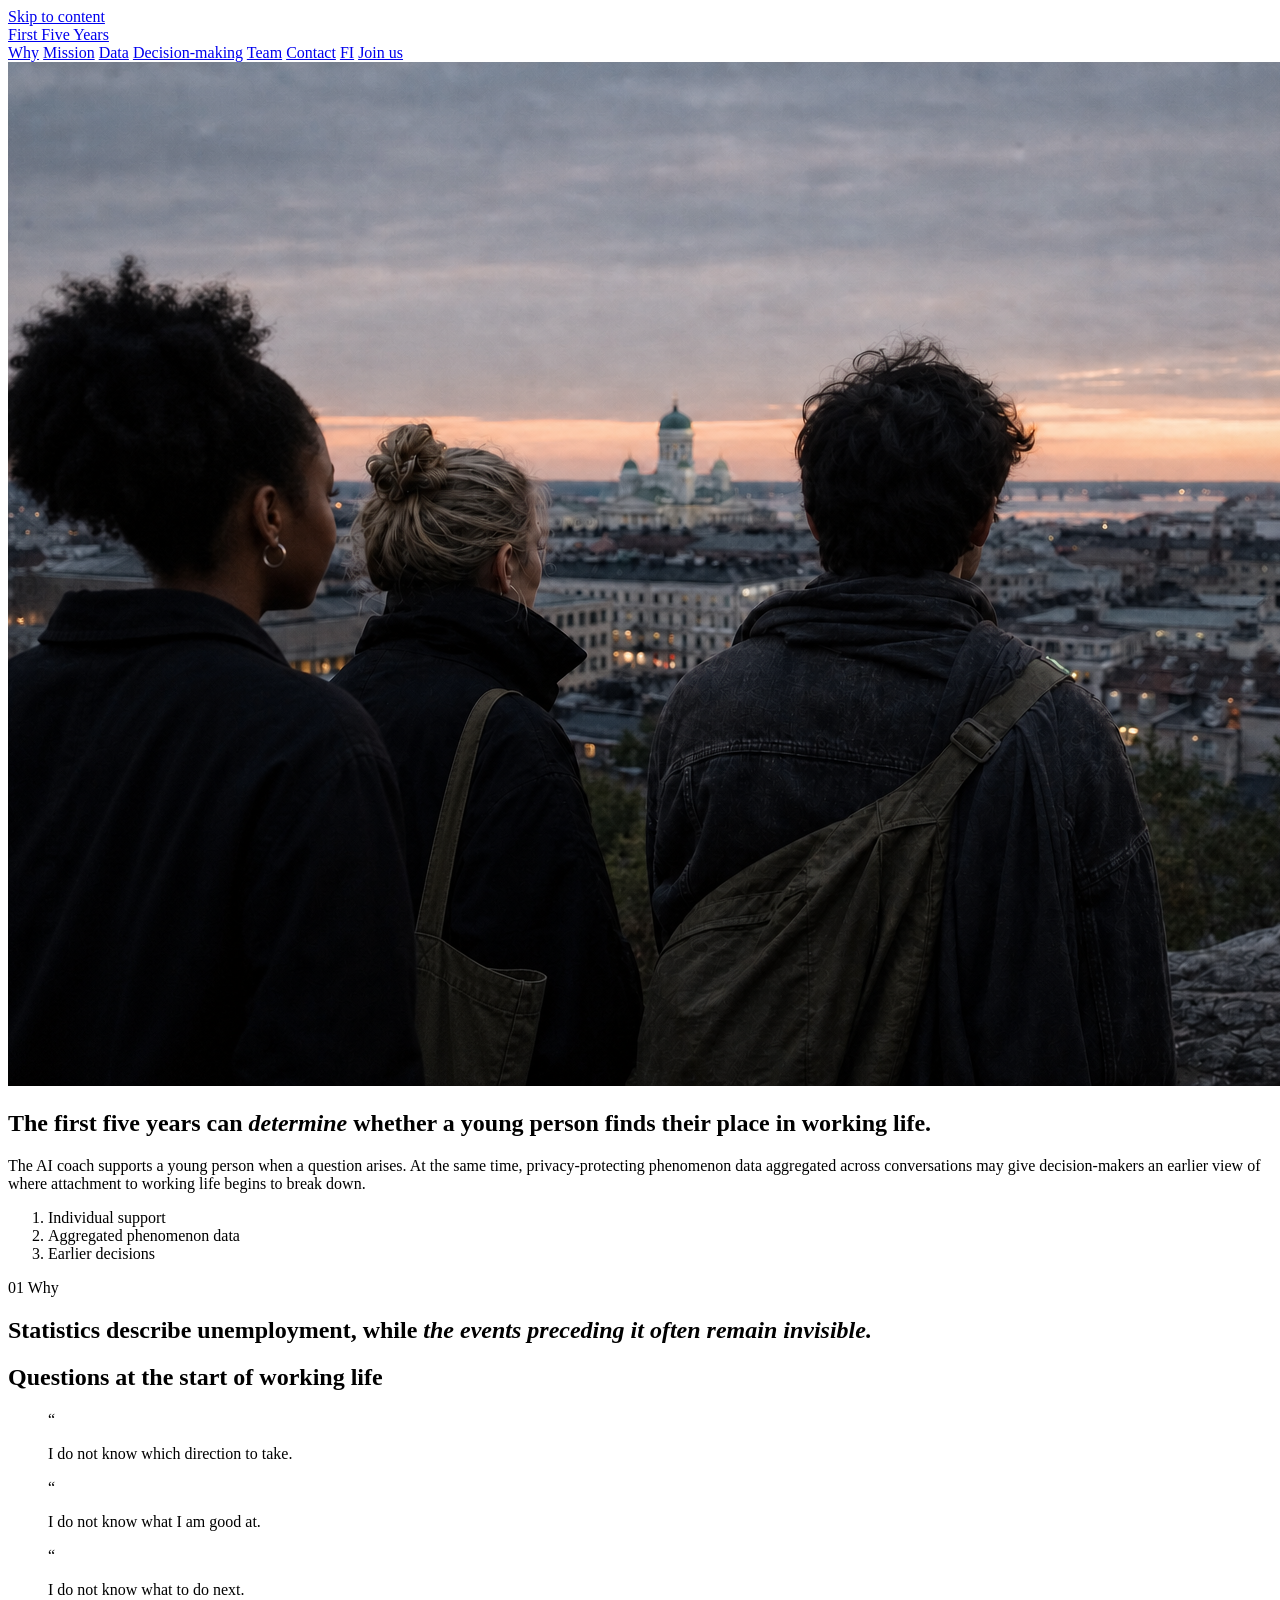
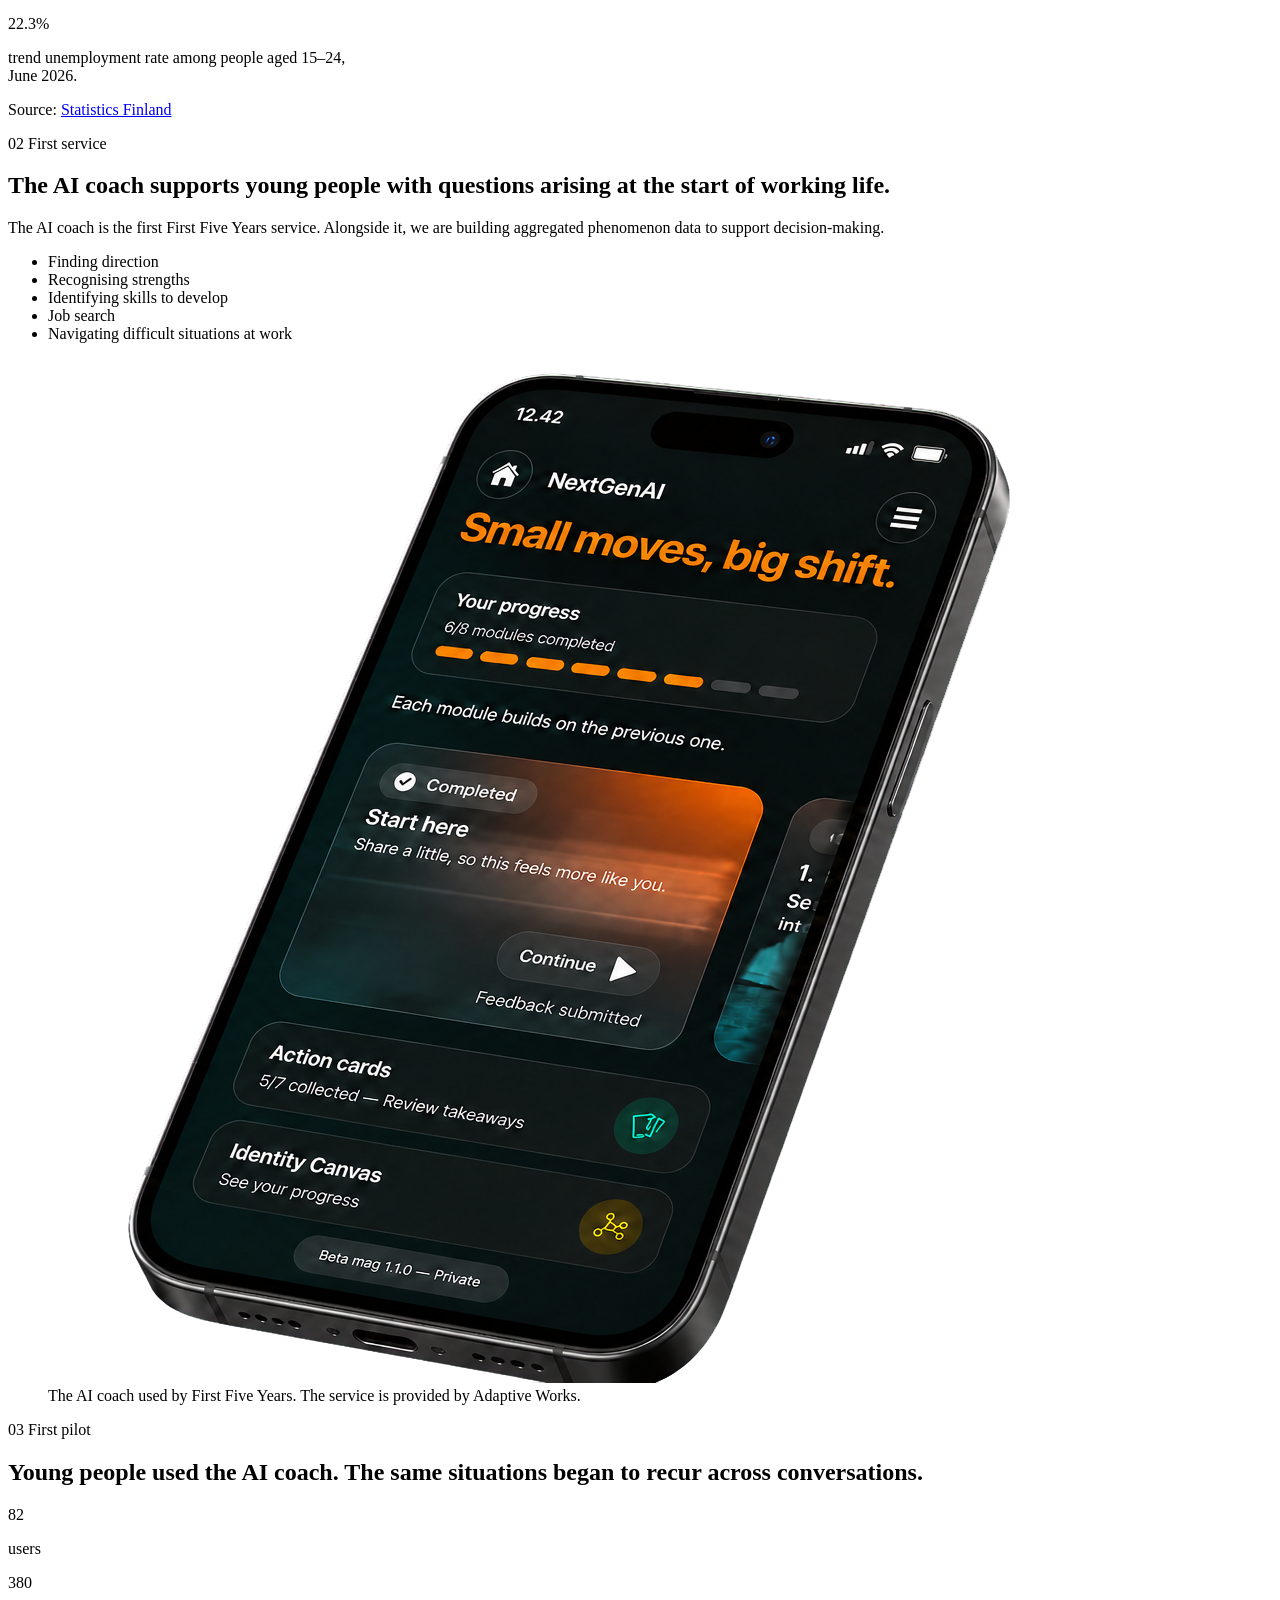
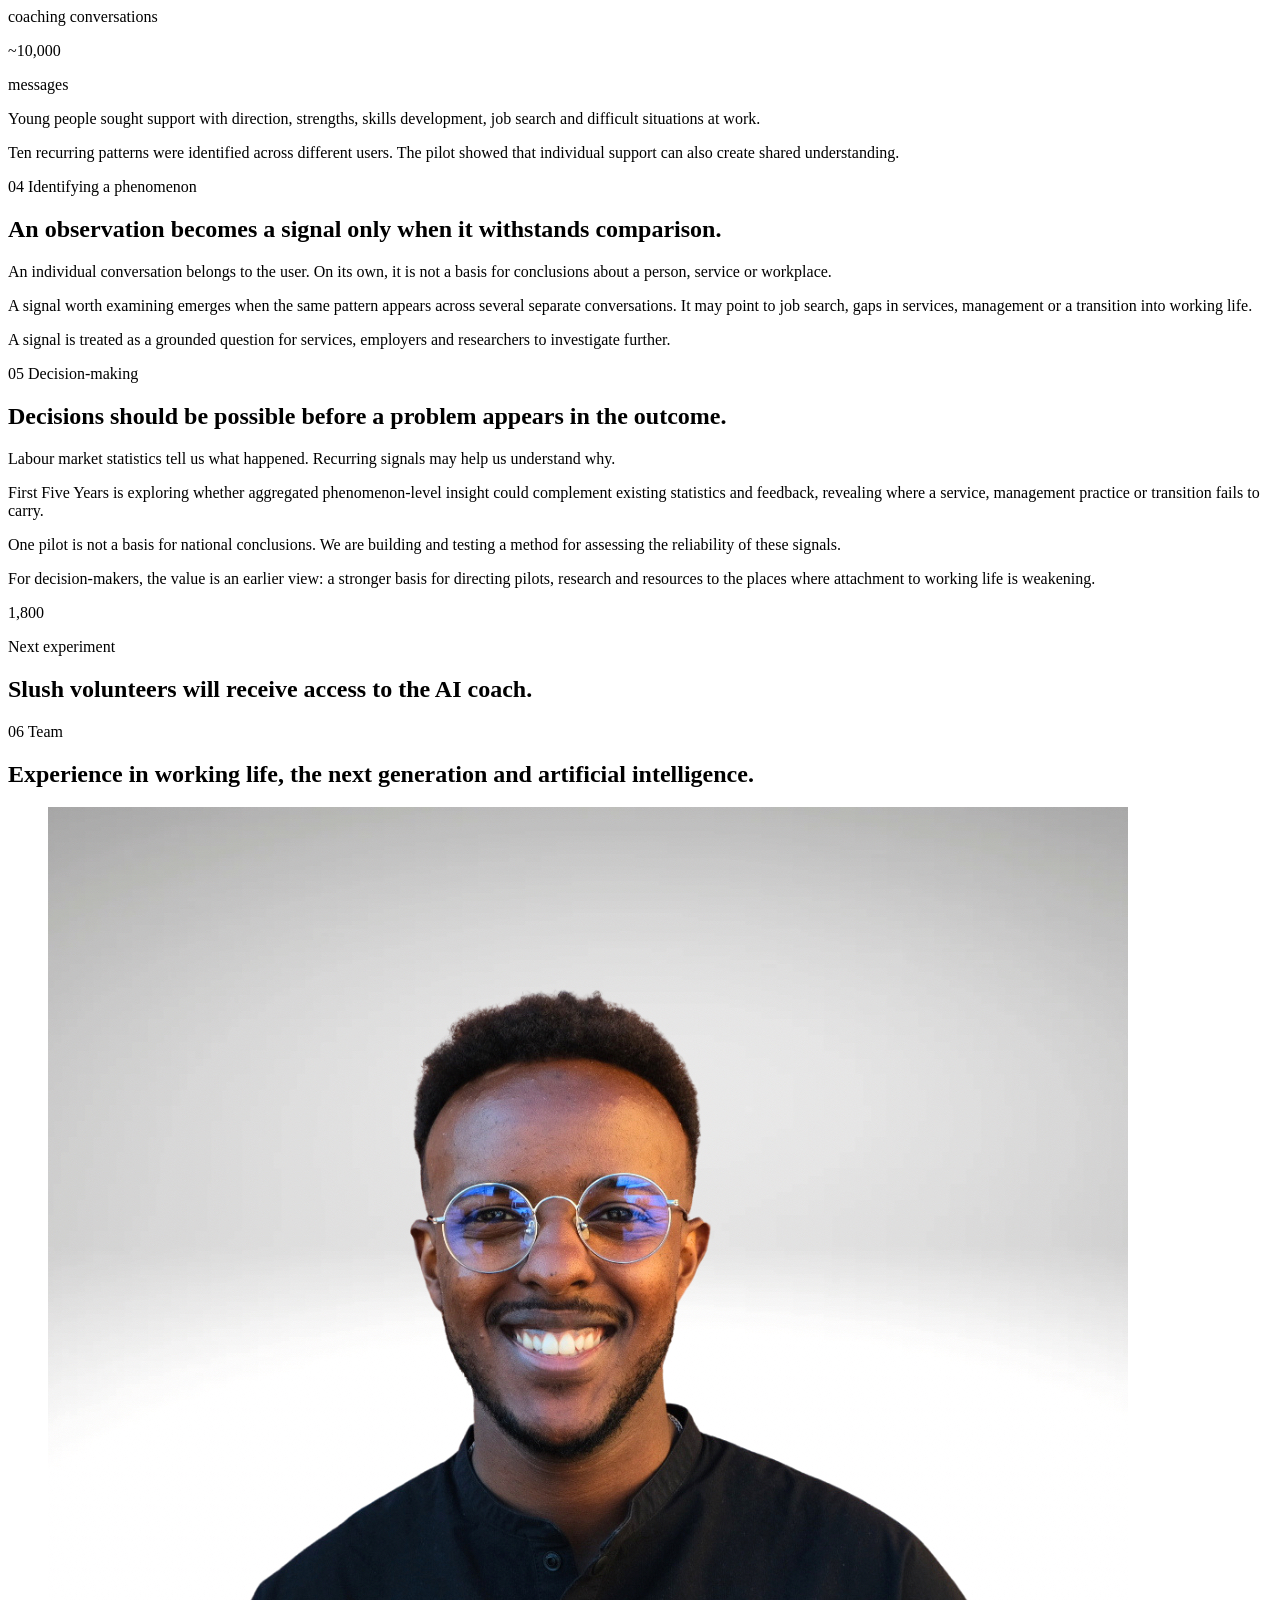
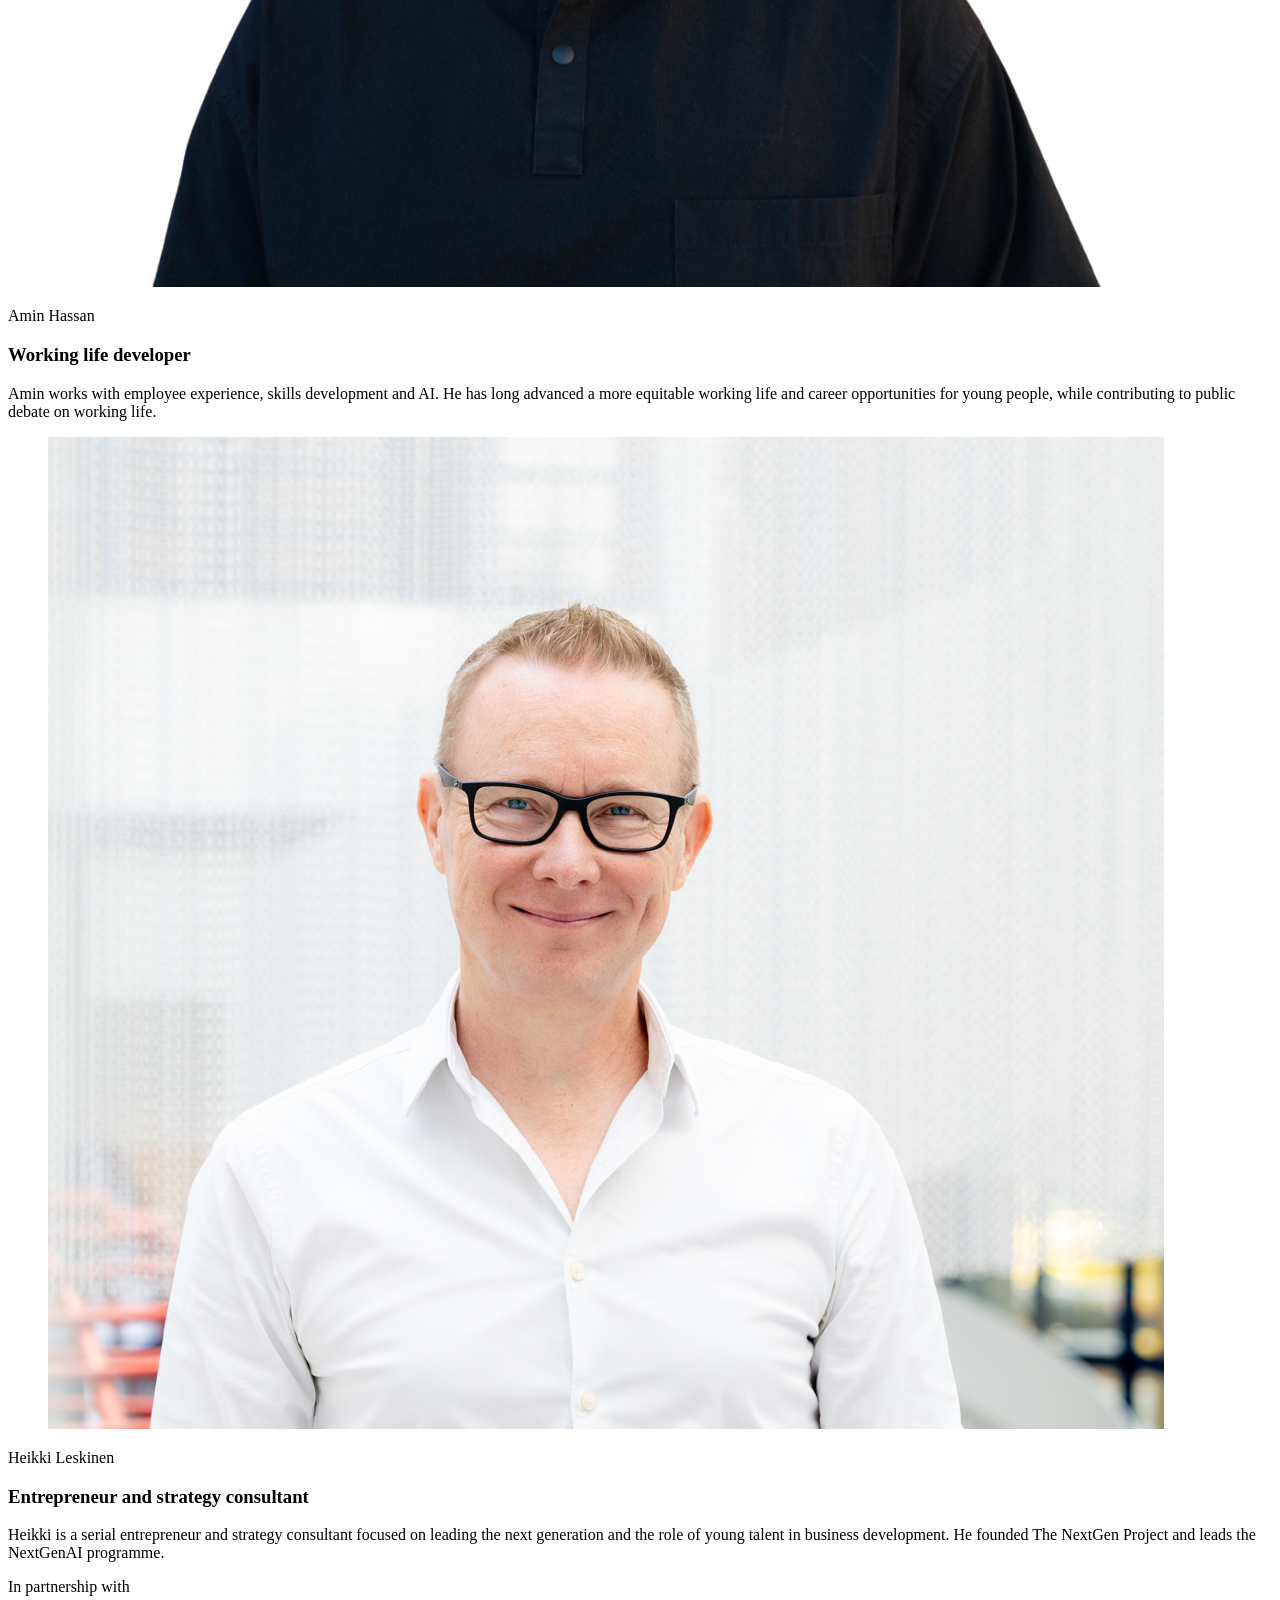
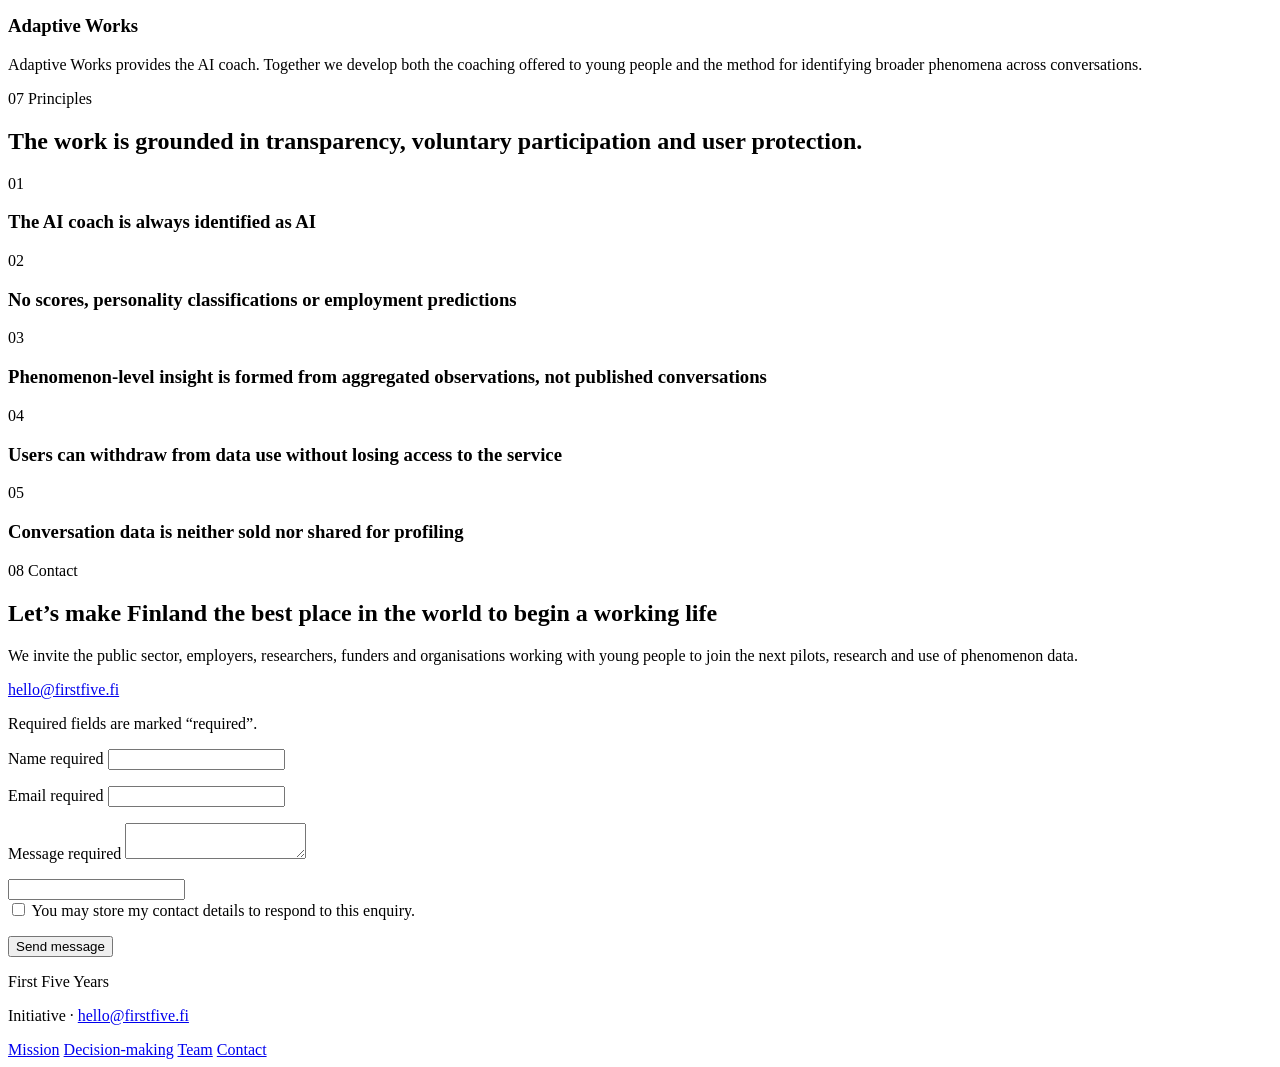
==== commit 20eed59b: "Update index.html" ====
--- a/en/index.html
+++ b/en/index.html
@@ -411,28 +411,23 @@
       <div class="rules-grid">
         <article class="rule reveal">
           <span>01</span>
-          <h3>Users know they are interacting with AI</h3>
-          <p>Users are told clearly that the AI coach is not a person.</p>
+          <h3>The AI coach is always identified as AI</h3>
         </article>
         <article class="rule reveal">
           <span>02</span>
-          <h3>The service does not assess or classify people</h3>
-          <p>No scores, personality classifications or employment predictions.</p>
+          <h3>No scores, personality classifications or employment predictions</h3>
         </article>
         <article class="rule reveal">
           <span>03</span>
-          <h3>Phenomenon-level insight is separated from individual users</h3>
-          <p>The shared view is based on aggregated observations, not published conversations.</p>
+          <h3>Phenomenon-level insight is formed from aggregated observations, not published conversations</h3>
         </article>
         <article class="rule reveal">
           <span>04</span>
-          <h3>Data use is based on voluntary participation</h3>
-          <p>Users can withdraw from data use without losing access to the AI coach.</p>
+          <h3>Users can withdraw from data use without losing access to the service</h3>
         </article>
         <article class="rule reveal">
           <span>05</span>
-          <h3>Conversation data is not commercialised</h3>
-          <p>It is not sold or shared for profiling by third parties.</p>
+          <h3>Conversation data is neither sold nor shared for profiling</h3>
         </article>
       </div>
     </div>
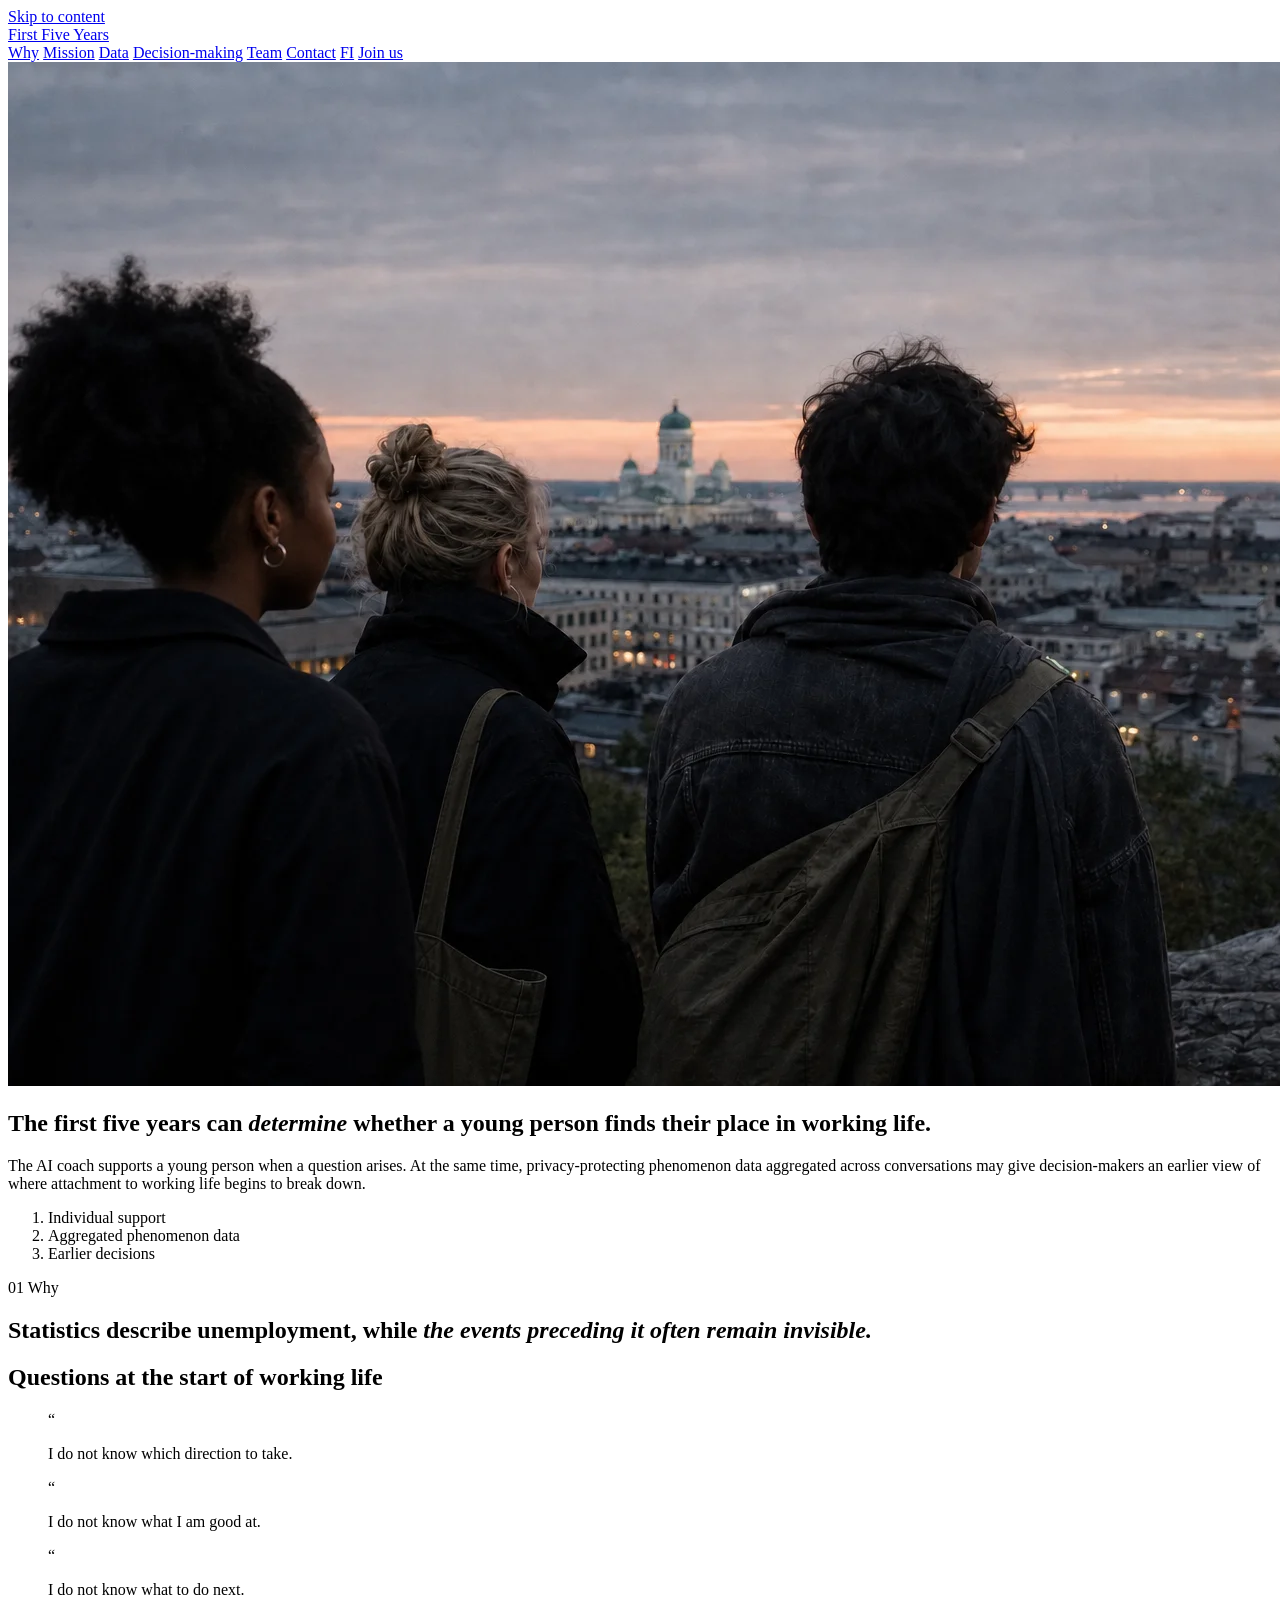
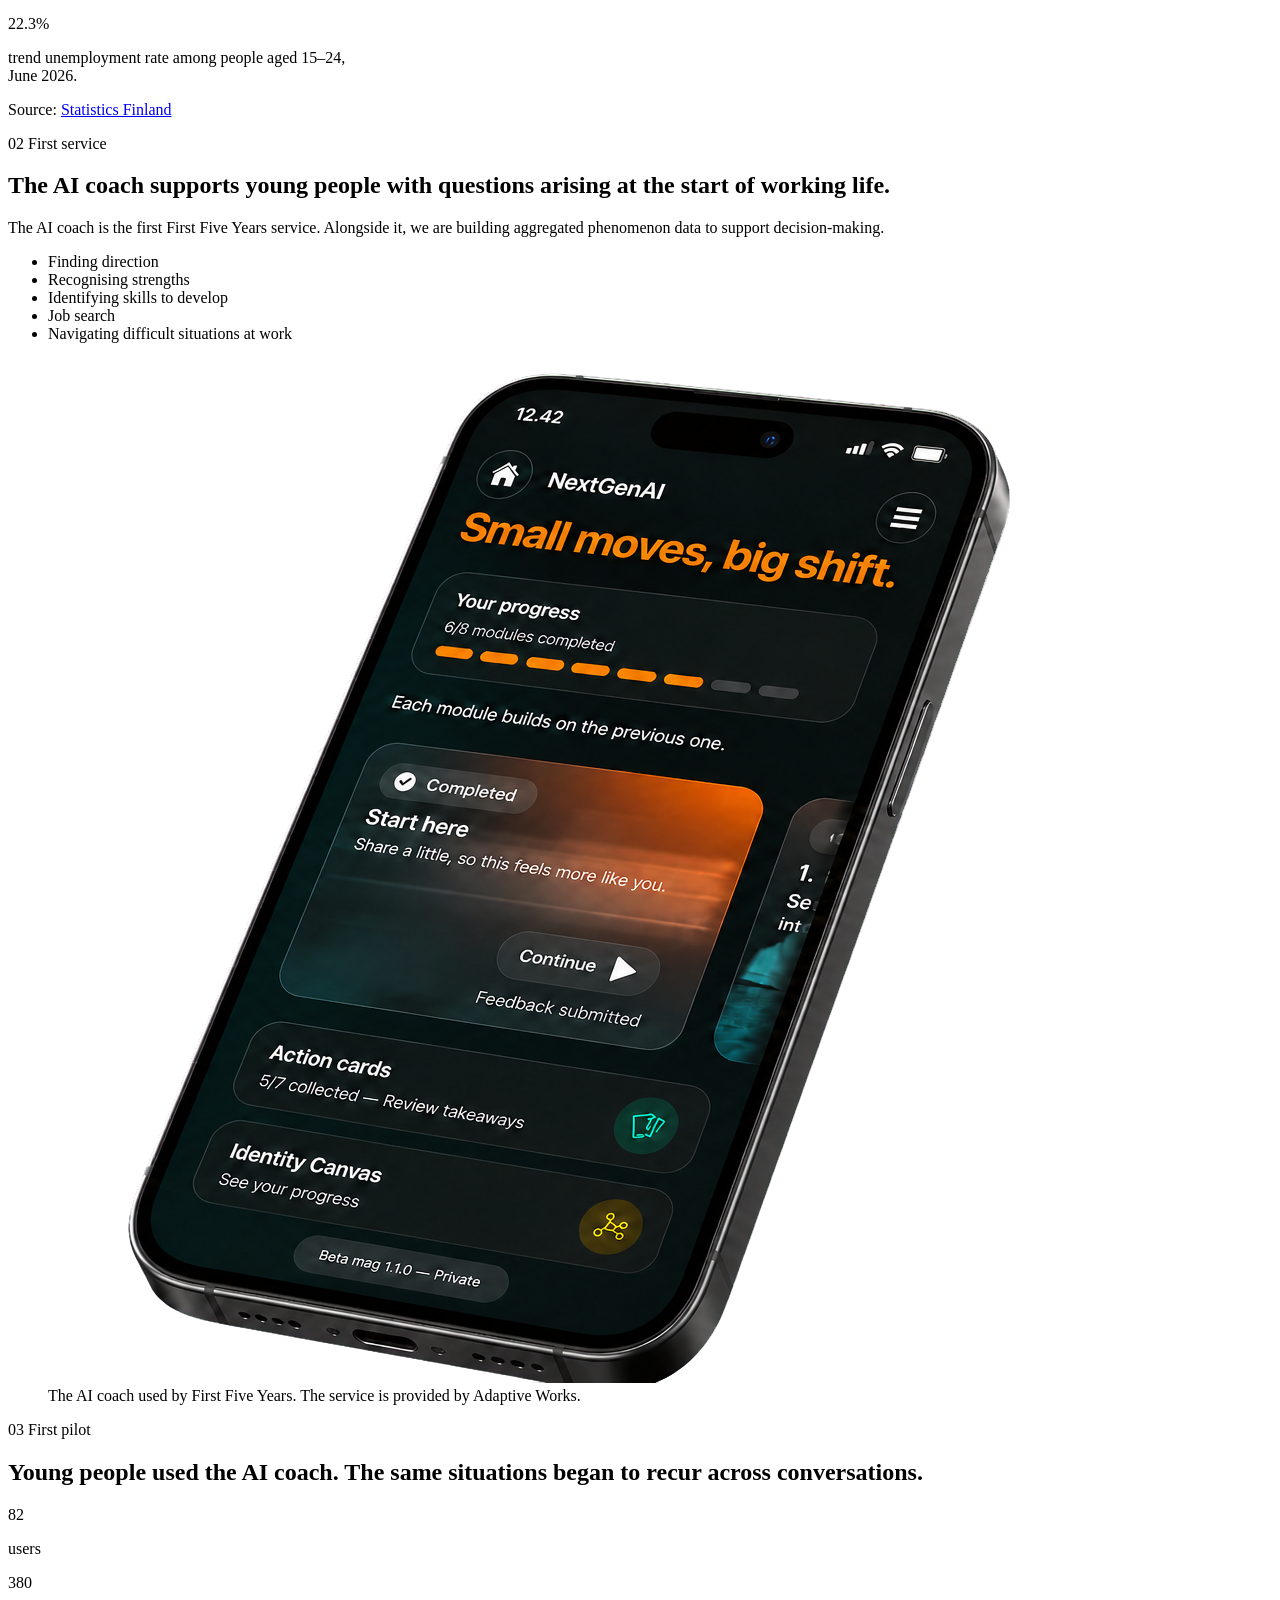
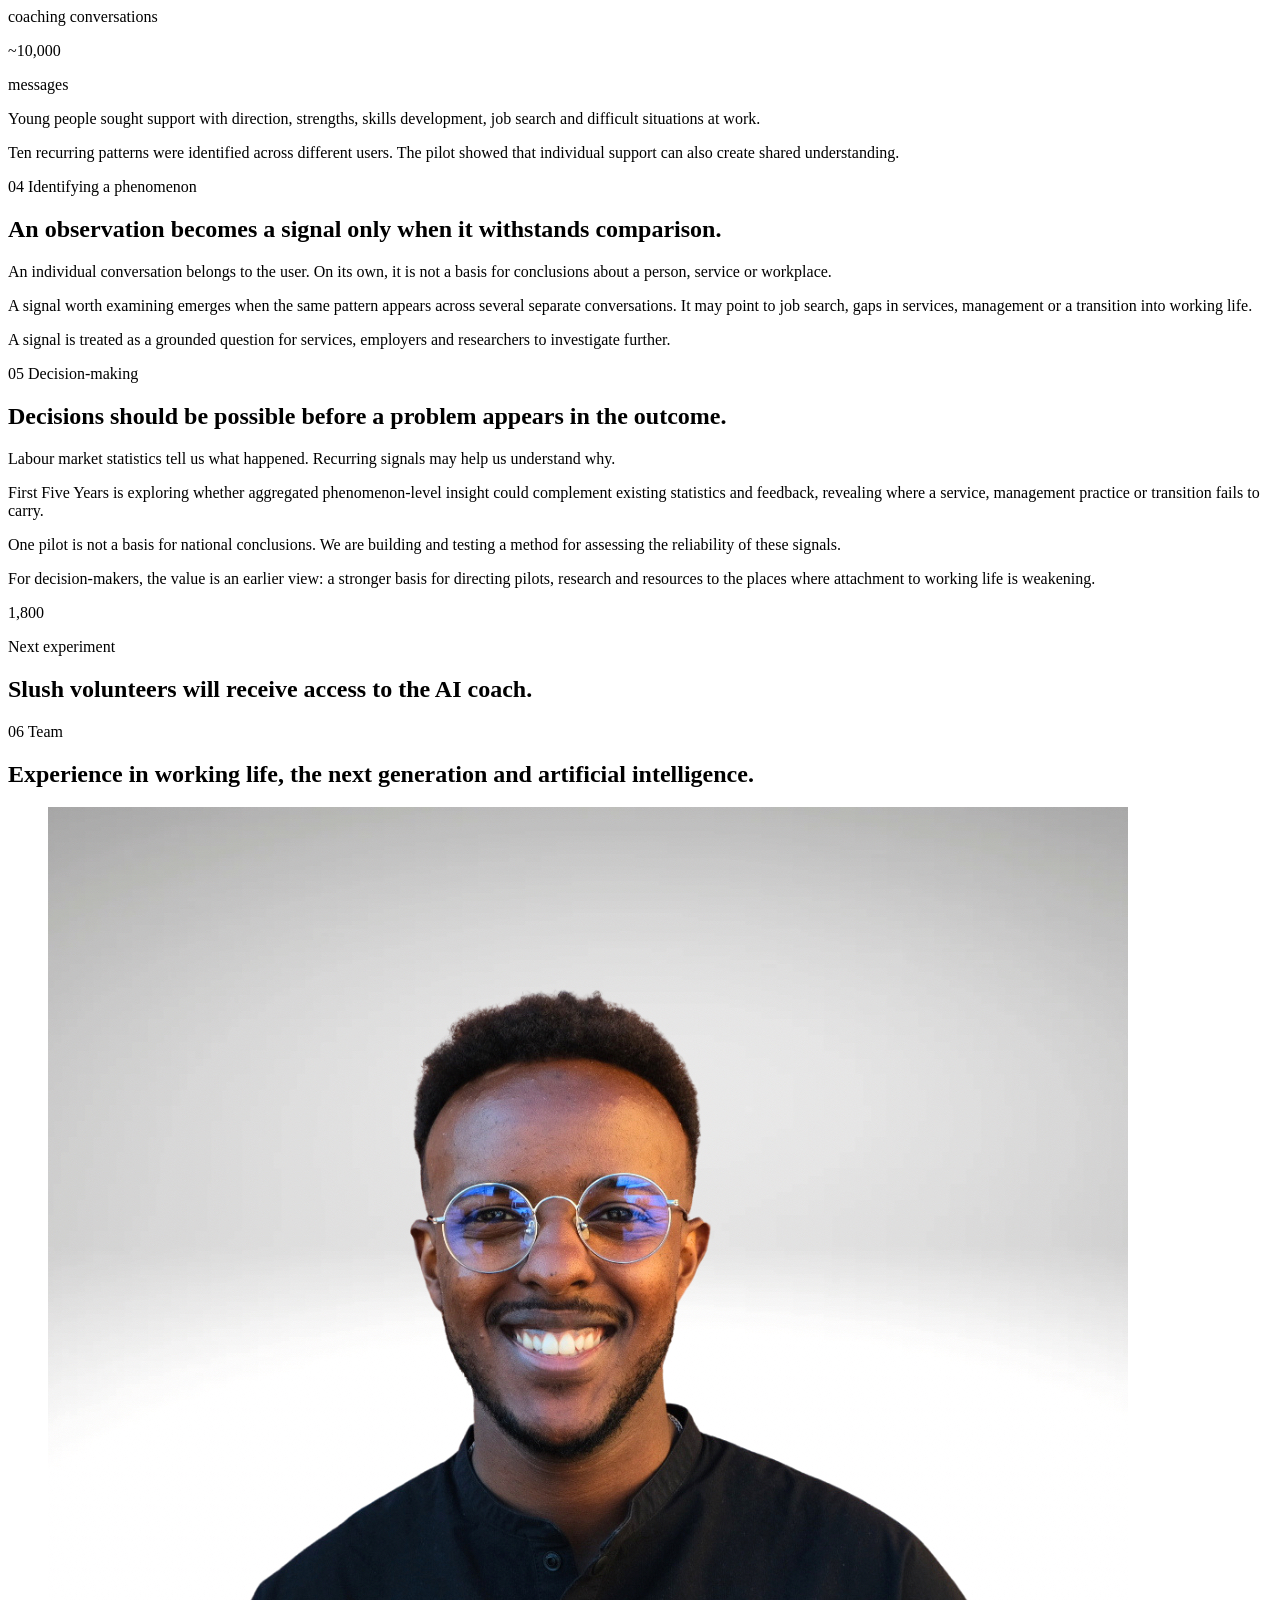
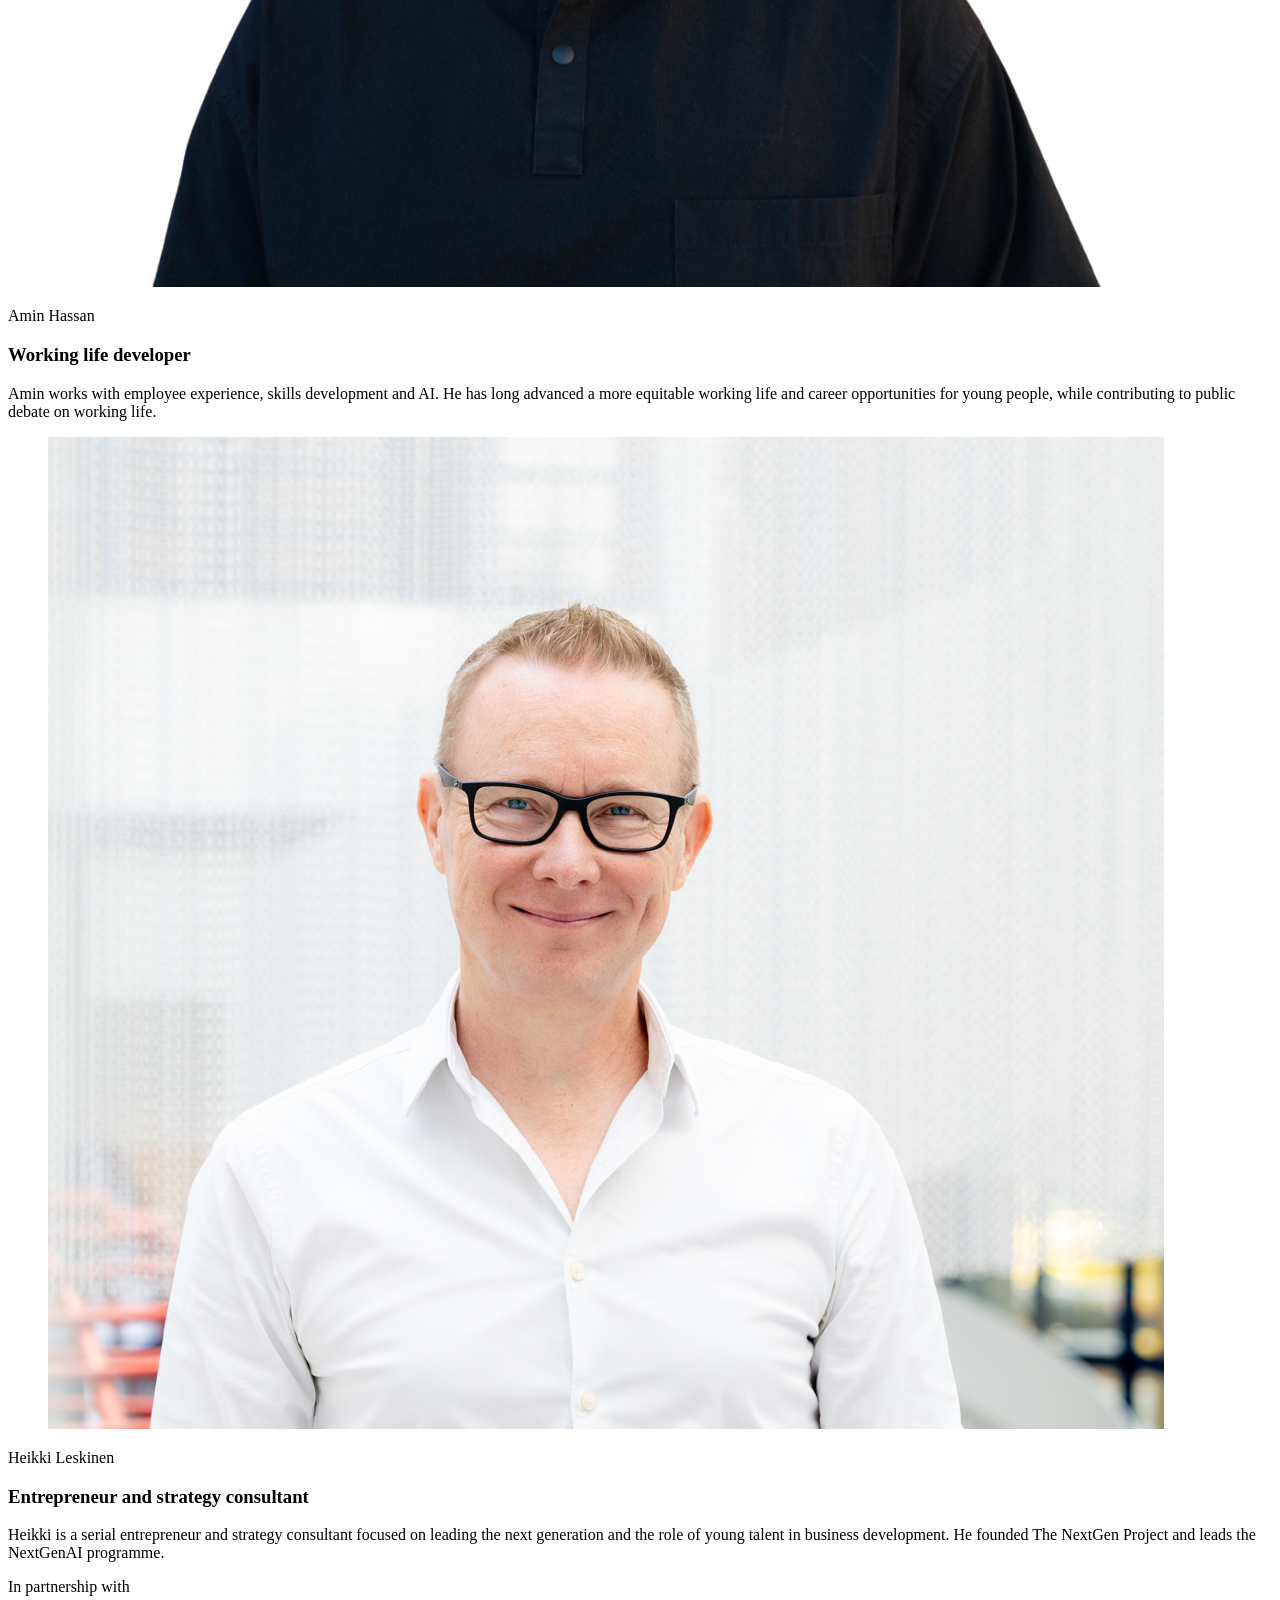
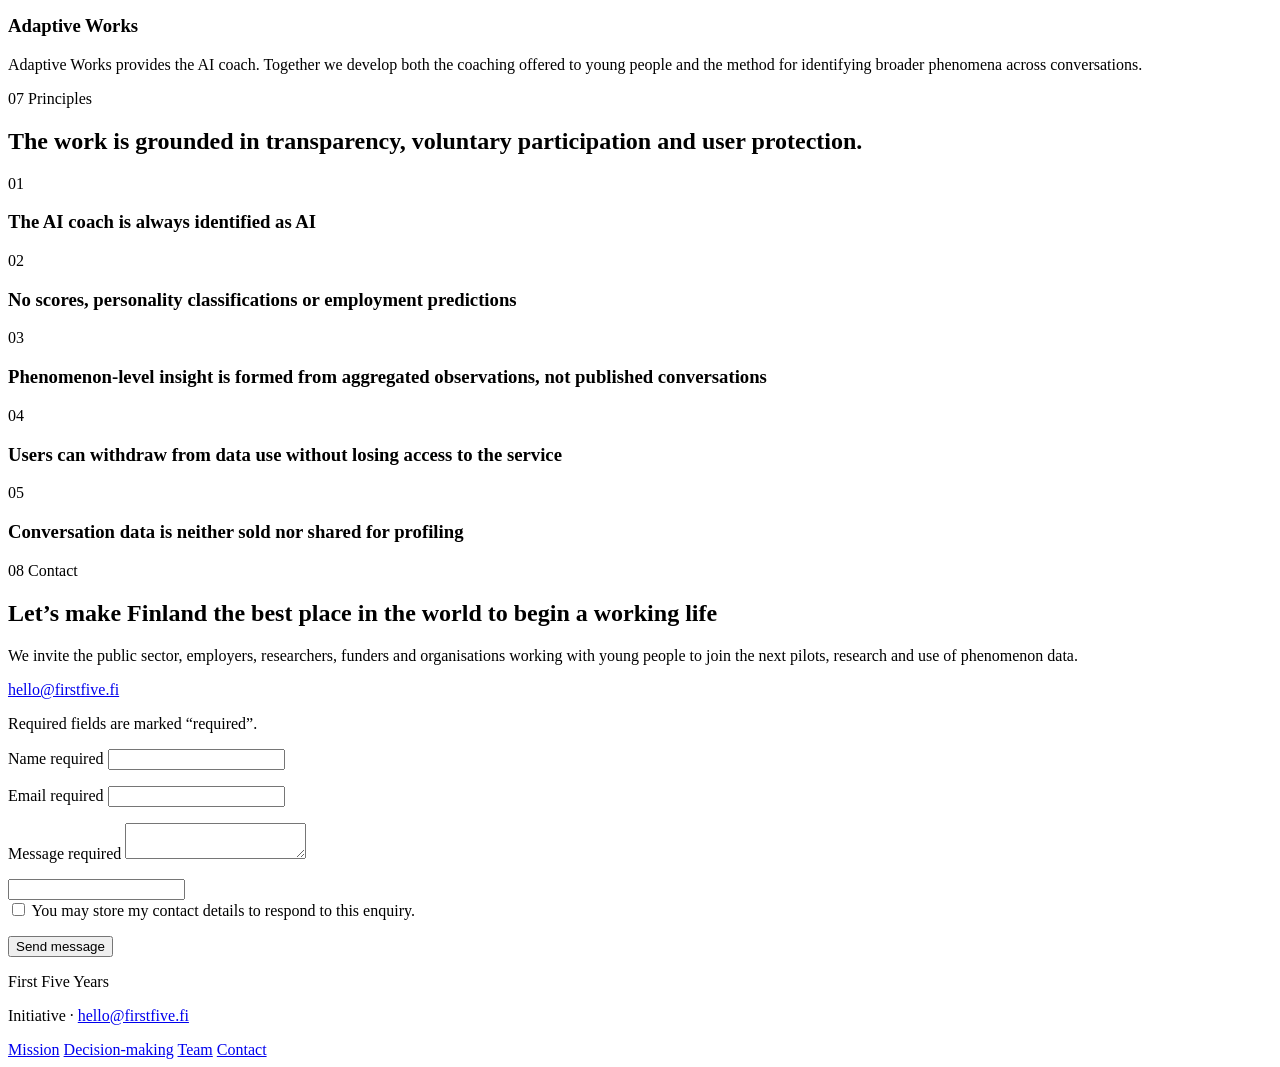
==== commit e11e88ec: "Update stylesheet and script links in index.html" ====
--- a/en/index.html
+++ b/en/index.html
@@ -63,13 +63,19 @@
   }
   </script>
 
+  <link rel="stylesheet" href="/assets/styles.css?v=20260810-1">
+
   <link rel="preconnect" href="https://fonts.googleapis.com">
   <link rel="preconnect" href="https://fonts.gstatic.com" crossorigin>
   <link
+    rel="preload"
+    as="style"
     href="https://fonts.googleapis.com/css2?family=IBM+Plex+Mono:wght@400;500&family=IBM+Plex+Sans:wght@400;500;600&family=Literata:opsz,wght@7..72,400;7..72,500&display=swap"
-    rel="stylesheet"
+    onload="this.onload=null;this.rel='stylesheet'"
   >
-  <link rel="stylesheet" href="/assets/styles.css">
+  <noscript>
+    <link rel="stylesheet" href="https://fonts.googleapis.com/css2?family=IBM+Plex+Mono:wght@400;500&family=IBM+Plex+Sans:wght@400;500;600&family=Literata:opsz,wght@7..72,400;7..72,500&display=swap">
+  </noscript>
 </head>
 
 <body>
@@ -551,7 +557,7 @@
   window.FFY_FORM_ENDPOINT =
     'https://forms.formward.eu/f/f1249e59-a45e-429b-a073-d53a4453148f';
 </script>
-<script src="/assets/main.js" defer></script>
+<script src="/assets/main.js?v=20260810-1" defer></script>
 
 </body>
 </html>
